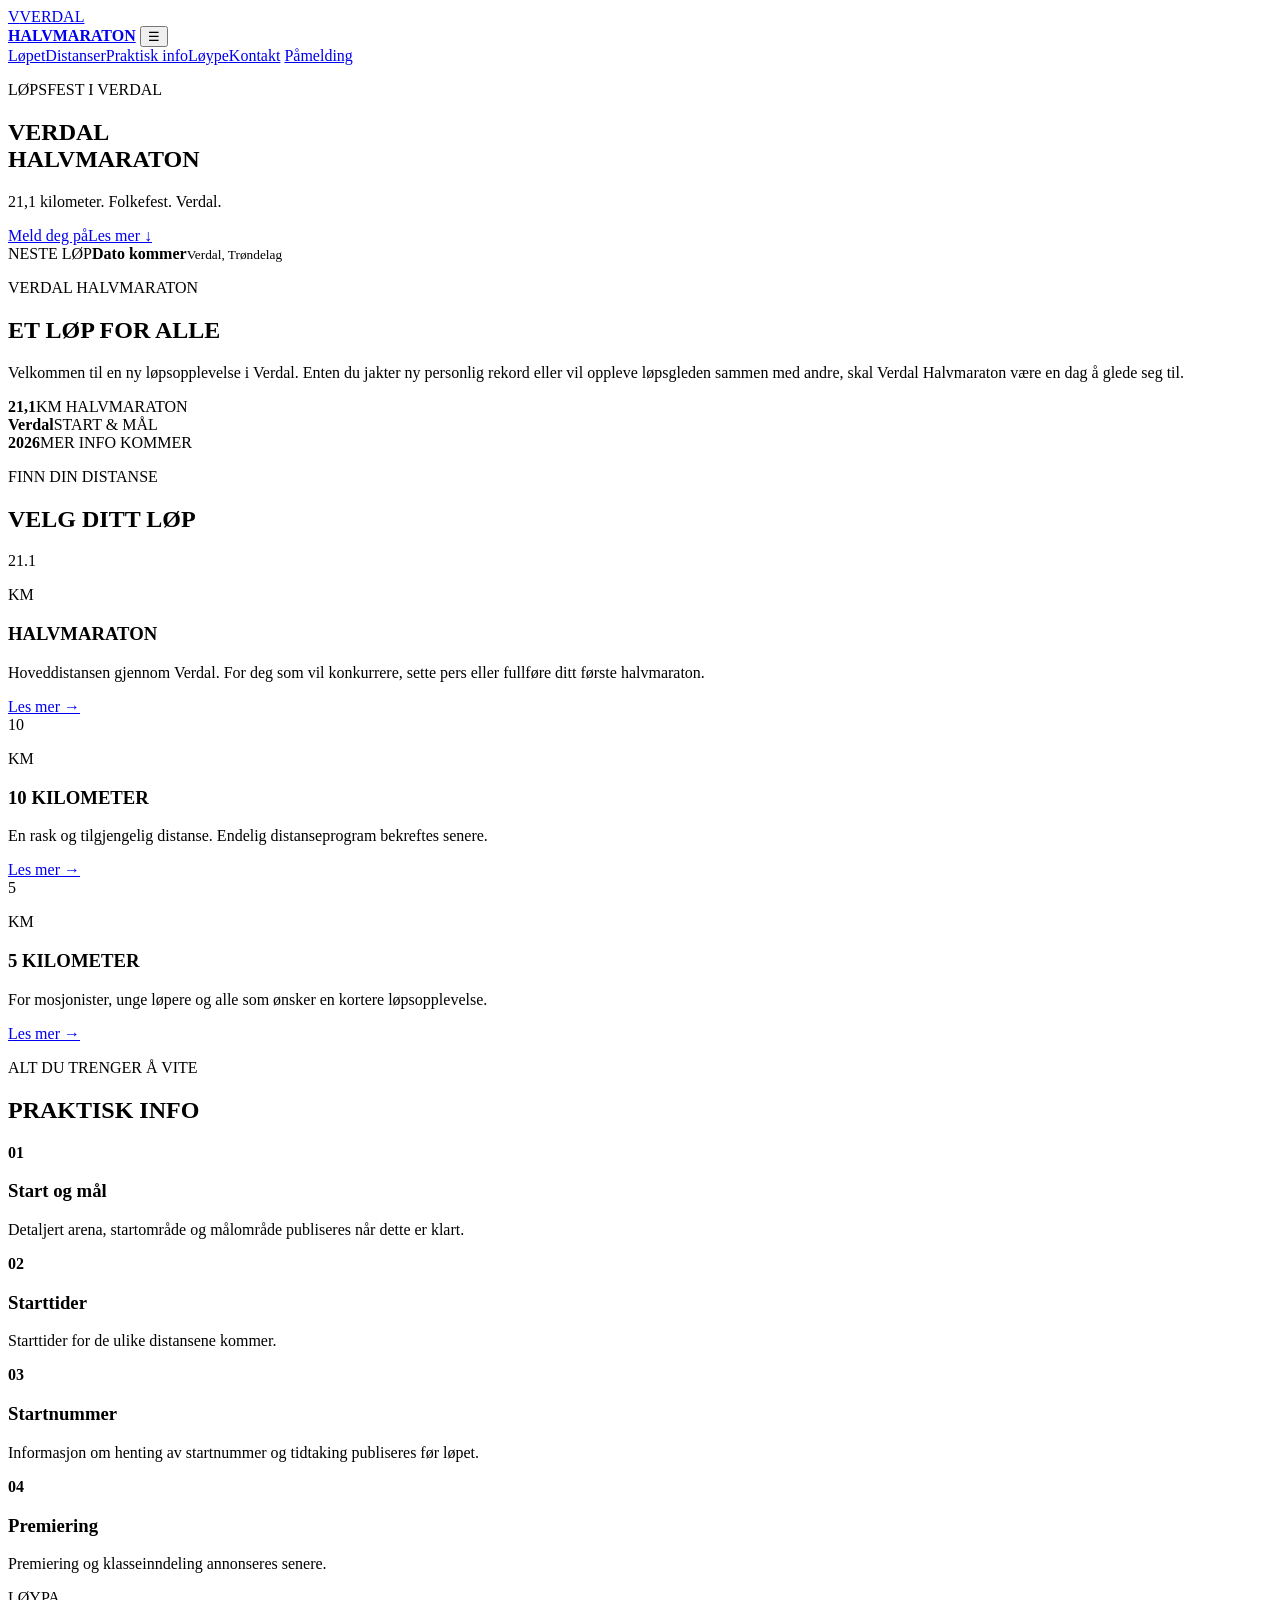
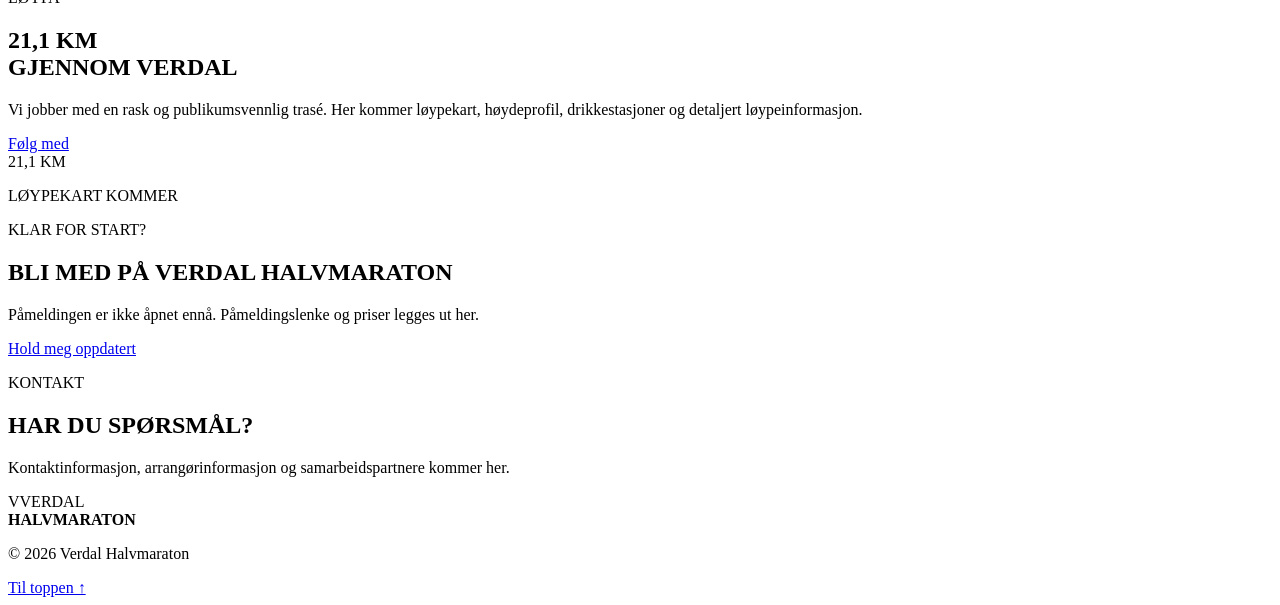
==== index.html @ 5da1b3ee "Create initial Verdal Halvmaraton website" ====
<!doctype html>
<html lang="no">
<head>
  <meta charset="utf-8" />
  <meta name="viewport" content="width=device-width, initial-scale=1" />
  <meta name="description" content="Verdal Halvmaraton – løpsfest i Verdal. Halvmaraton og kortere distanser for mosjonister og konkurranseløpere." />
  <title>Verdal Halvmaraton</title>
  <link rel="preconnect" href="https://fonts.googleapis.com">
  <link rel="preconnect" href="https://fonts.gstatic.com" crossorigin>
  <link href="https://fonts.googleapis.com/css2?family=Inter:wght@400;500;600;700;800;900&display=swap" rel="stylesheet">
  <link rel="stylesheet" href="styles.css" />
</head>
<body>
<header class="header">
  <a class="brand" href="#top"><span class="brand-mark">V</span><span>VERDAL<br><b>HALVMARATON</b></span></a>
  <button class="menu" aria-label="Åpne meny">☰</button>
  <nav>
    <a href="#lopet">Løpet</a><a href="#distanser">Distanser</a><a href="#praktisk">Praktisk info</a><a href="#loype">Løype</a><a href="#kontakt">Kontakt</a>
    <a class="nav-cta" href="#pamelding">Påmelding</a>
  </nav>
</header>

<main id="top">
<section class="hero">
  <div class="hero-bg"></div>
  <div class="hero-content">
    <p class="eyebrow">LØPSFEST I VERDAL</p>
    <h1>VERDAL<br><span>HALVMARATON</span></h1>
    <p class="lead">21,1 kilometer. Folkefest. Verdal.</p>
    <div class="hero-actions"><a class="btn primary" href="#pamelding">Meld deg på</a><a class="btn ghost" href="#lopet">Les mer ↓</a></div>
  </div>
  <div class="event-card"><span>NESTE LØP</span><strong>Dato kommer</strong><small>Verdal, Trøndelag</small></div>
</section>

<section class="intro section" id="lopet">
  <p class="eyebrow dark">VERDAL HALVMARATON</p>
  <h2>ET LØP FOR <span>ALLE</span></h2>
  <p class="section-lead">Velkommen til en ny løpsopplevelse i Verdal. Enten du jakter ny personlig rekord eller vil oppleve løpsgleden sammen med andre, skal Verdal Halvmaraton være en dag å glede seg til.</p>
  <div class="stats"><div><strong>21,1</strong><span>KM HALVMARATON</span></div><div><strong>Verdal</strong><span>START & MÅL</span></div><div><strong>2026</strong><span>MER INFO KOMMER</span></div></div>
</section>

<section class="dark-section section" id="distanser">
  <p class="eyebrow">FINN DIN DISTANSE</p><h2>VELG DITT <span>LØP</span></h2>
  <div class="cards">
    <article class="race-card featured"><div class="race-number">21.1</div><p>KM</p><h3>HALVMARATON</h3><p>Hoveddistansen gjennom Verdal. For deg som vil konkurrere, sette pers eller fullføre ditt første halvmaraton.</p><a href="#praktisk">Les mer →</a></article>
    <article class="race-card"><div class="race-number">10</div><p>KM</p><h3>10 KILOMETER</h3><p>En rask og tilgjengelig distanse. Endelig distanseprogram bekreftes senere.</p><a href="#praktisk">Les mer →</a></article>
    <article class="race-card"><div class="race-number">5</div><p>KM</p><h3>5 KILOMETER</h3><p>For mosjonister, unge løpere og alle som ønsker en kortere løpsopplevelse.</p><a href="#praktisk">Les mer →</a></article>
  </div>
</section>

<section class="section info" id="praktisk"><p class="eyebrow dark">ALT DU TRENGER Å VITE</p><h2>PRAKTISK <span>INFO</span></h2>
<div class="info-grid"><div><b>01</b><h3>Start og mål</h3><p>Detaljert arena, startområde og målområde publiseres når dette er klart.</p></div><div><b>02</b><h3>Starttider</h3><p>Starttider for de ulike distansene kommer.</p></div><div><b>03</b><h3>Startnummer</h3><p>Informasjon om henting av startnummer og tidtaking publiseres før løpet.</p></div><div><b>04</b><h3>Premiering</h3><p>Premiering og klasseinndeling annonseres senere.</p></div></div>
</section>

<section class="route section" id="loype"><div><p class="eyebrow">LØYPA</p><h2>21,1 KM<br>GJENNOM <span>VERDAL</span></h2><p>Vi jobber med en rask og publikumsvennlig trasé. Her kommer løypekart, høydeprofil, drikkestasjoner og detaljert løypeinformasjon.</p><a class="btn primary" href="#kontakt">Følg med</a></div><div class="map-placeholder"><span>21,1 KM</span><p>LØYPEKART KOMMER</p></div></section>

<section class="signup section" id="pamelding"><p class="eyebrow">KLAR FOR START?</p><h2>BLI MED PÅ <span>VERDAL HALVMARATON</span></h2><p>Påmeldingen er ikke åpnet ennå. Påmeldingslenke og priser legges ut her.</p><a class="btn light" href="#kontakt">Hold meg oppdatert</a></section>

<section class="section contact" id="kontakt"><p class="eyebrow dark">KONTAKT</p><h2>HAR DU <span>SPØRSMÅL?</span></h2><p>Kontaktinformasjon, arrangørinformasjon og samarbeidspartnere kommer her.</p></section>
</main>
<footer><div class="brand"><span class="brand-mark">V</span><span>VERDAL<br><b>HALVMARATON</b></span></div><p>© 2026 Verdal Halvmaraton</p><div><a href="#top">Til toppen ↑</a></div></footer>
<script src="script.js"></script>
</body></html>
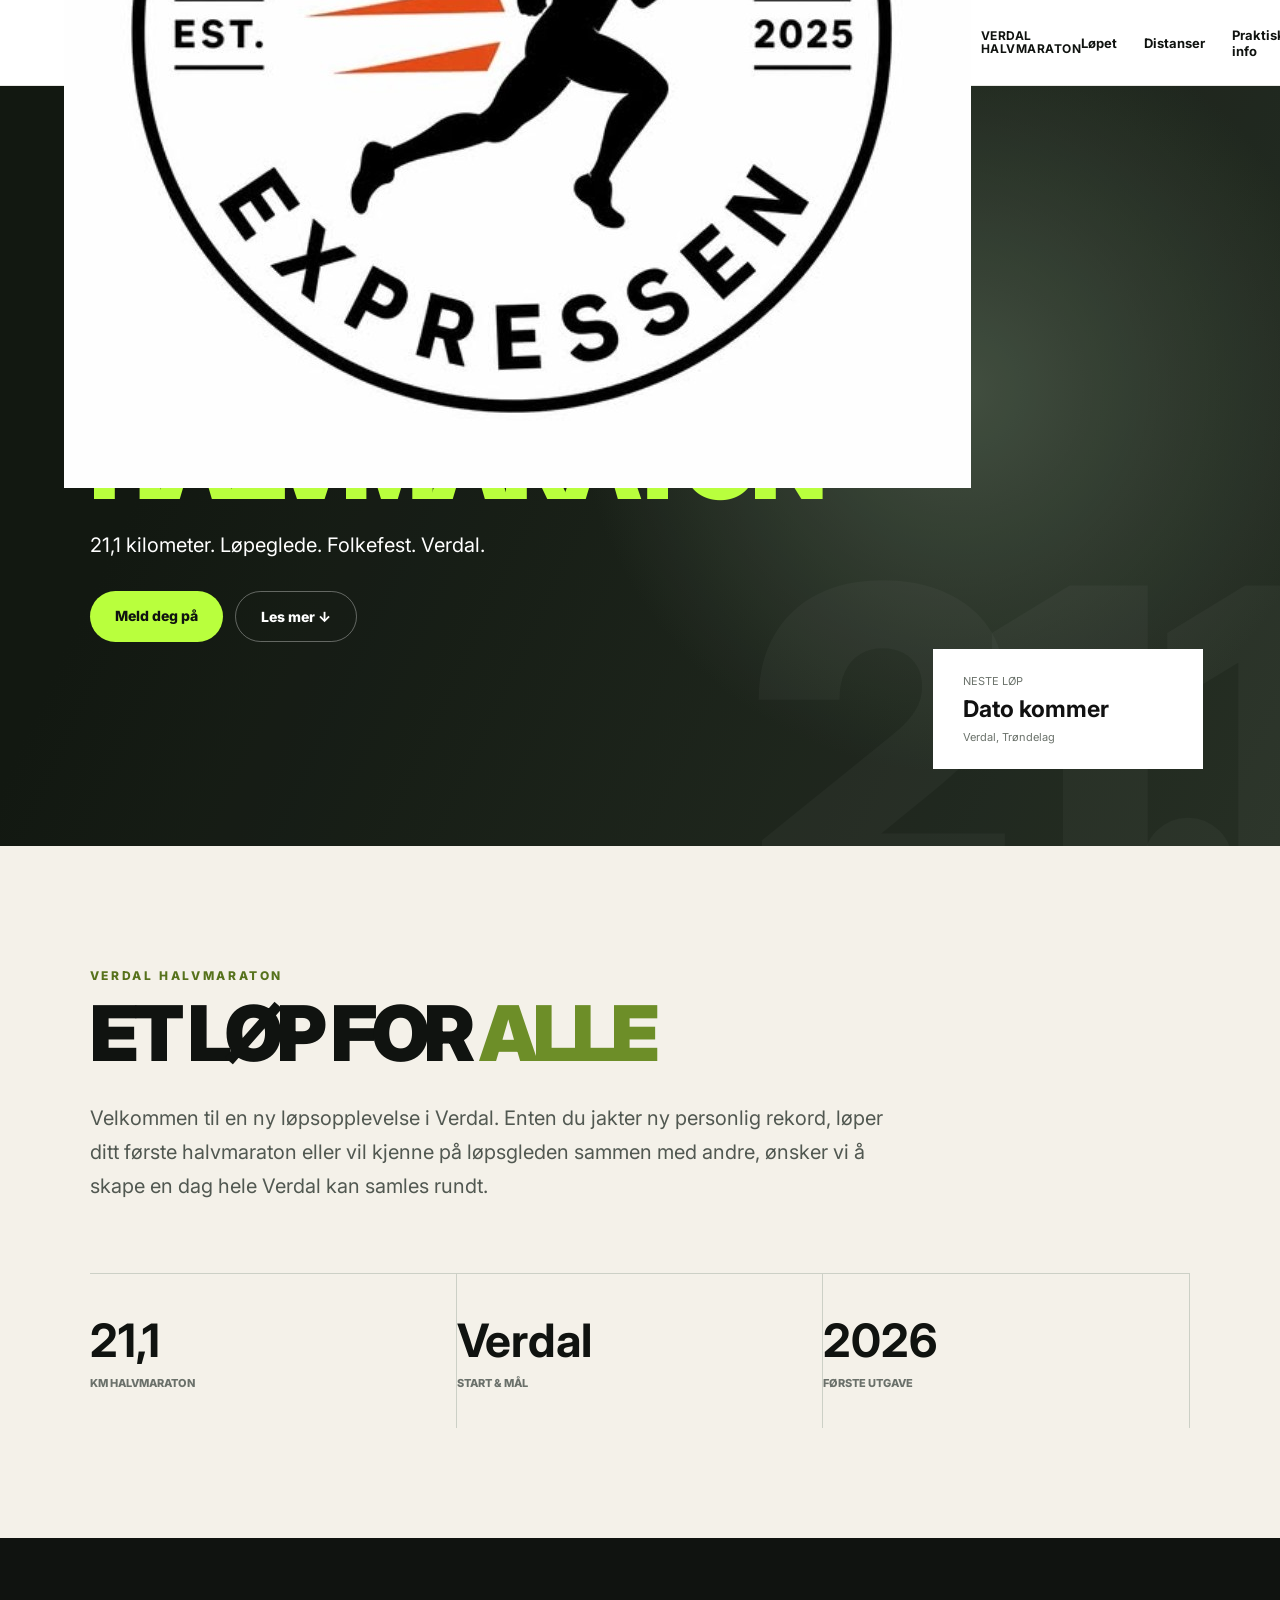
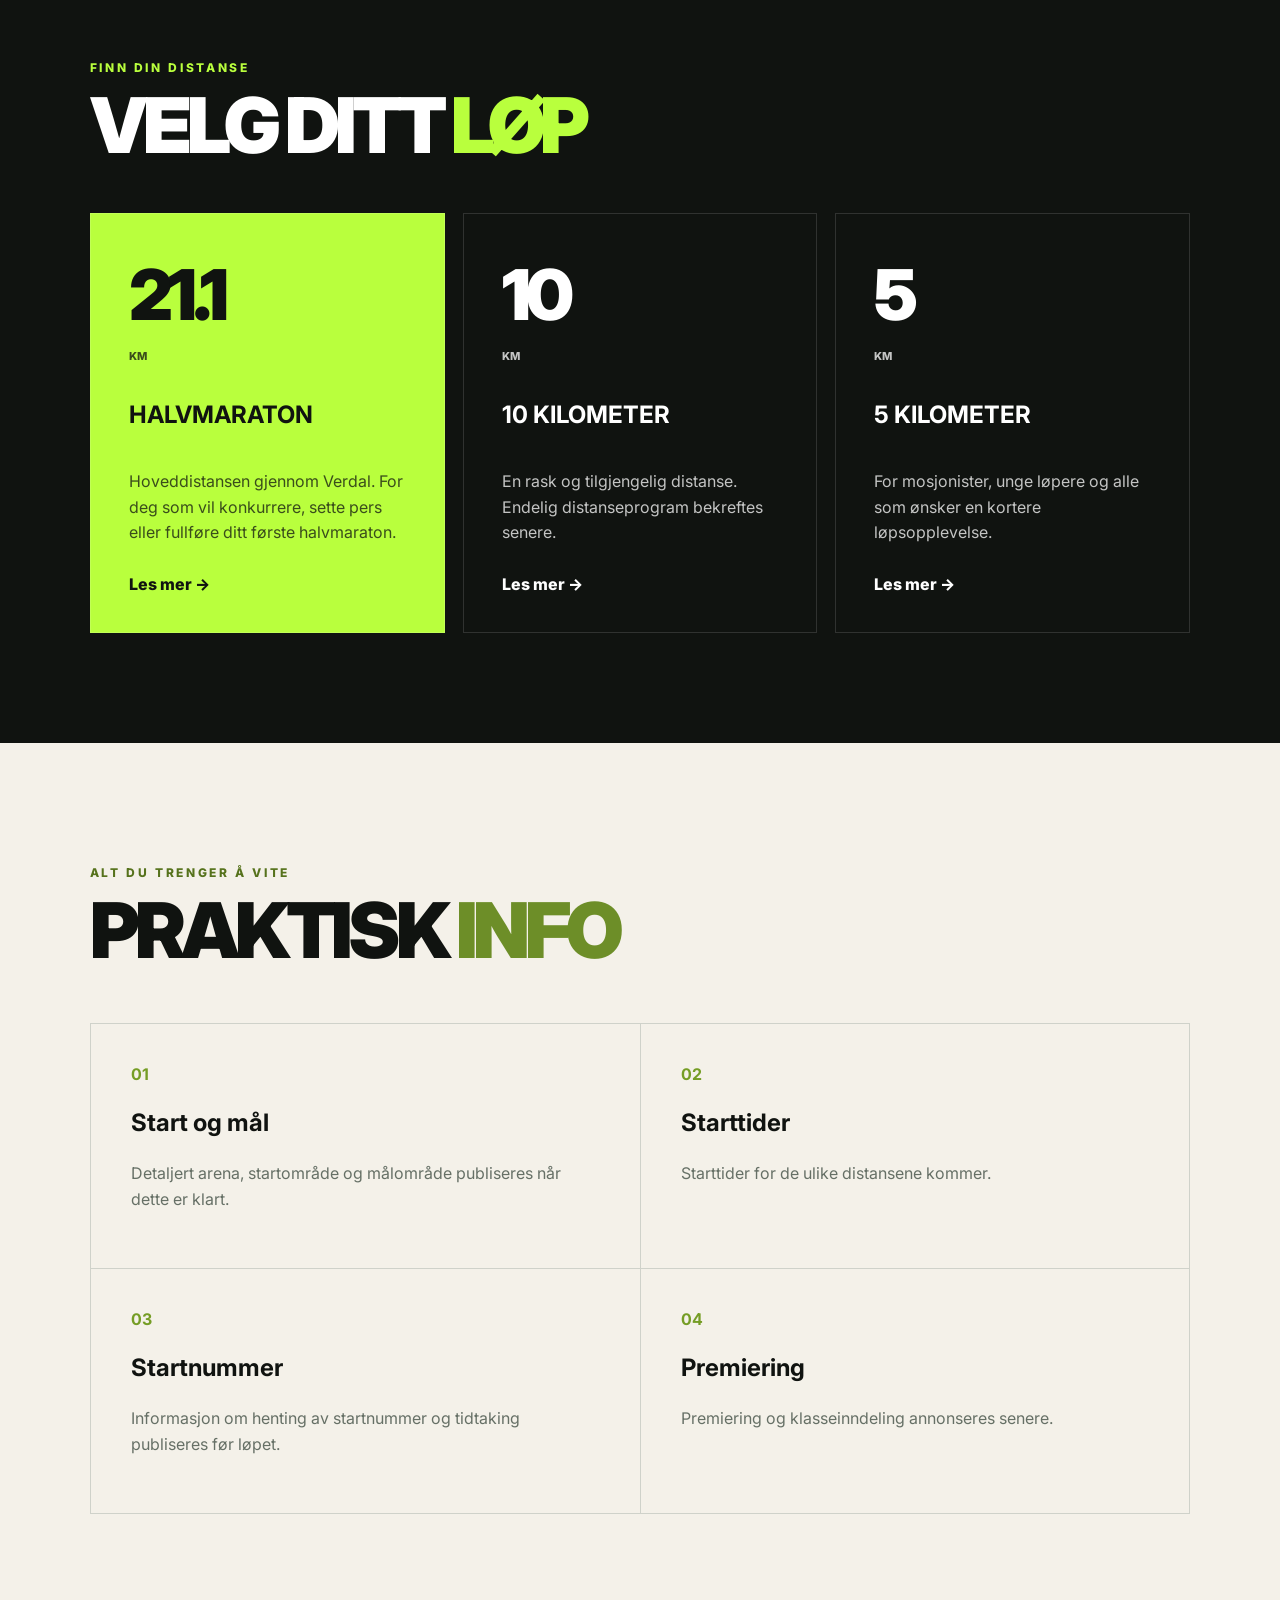
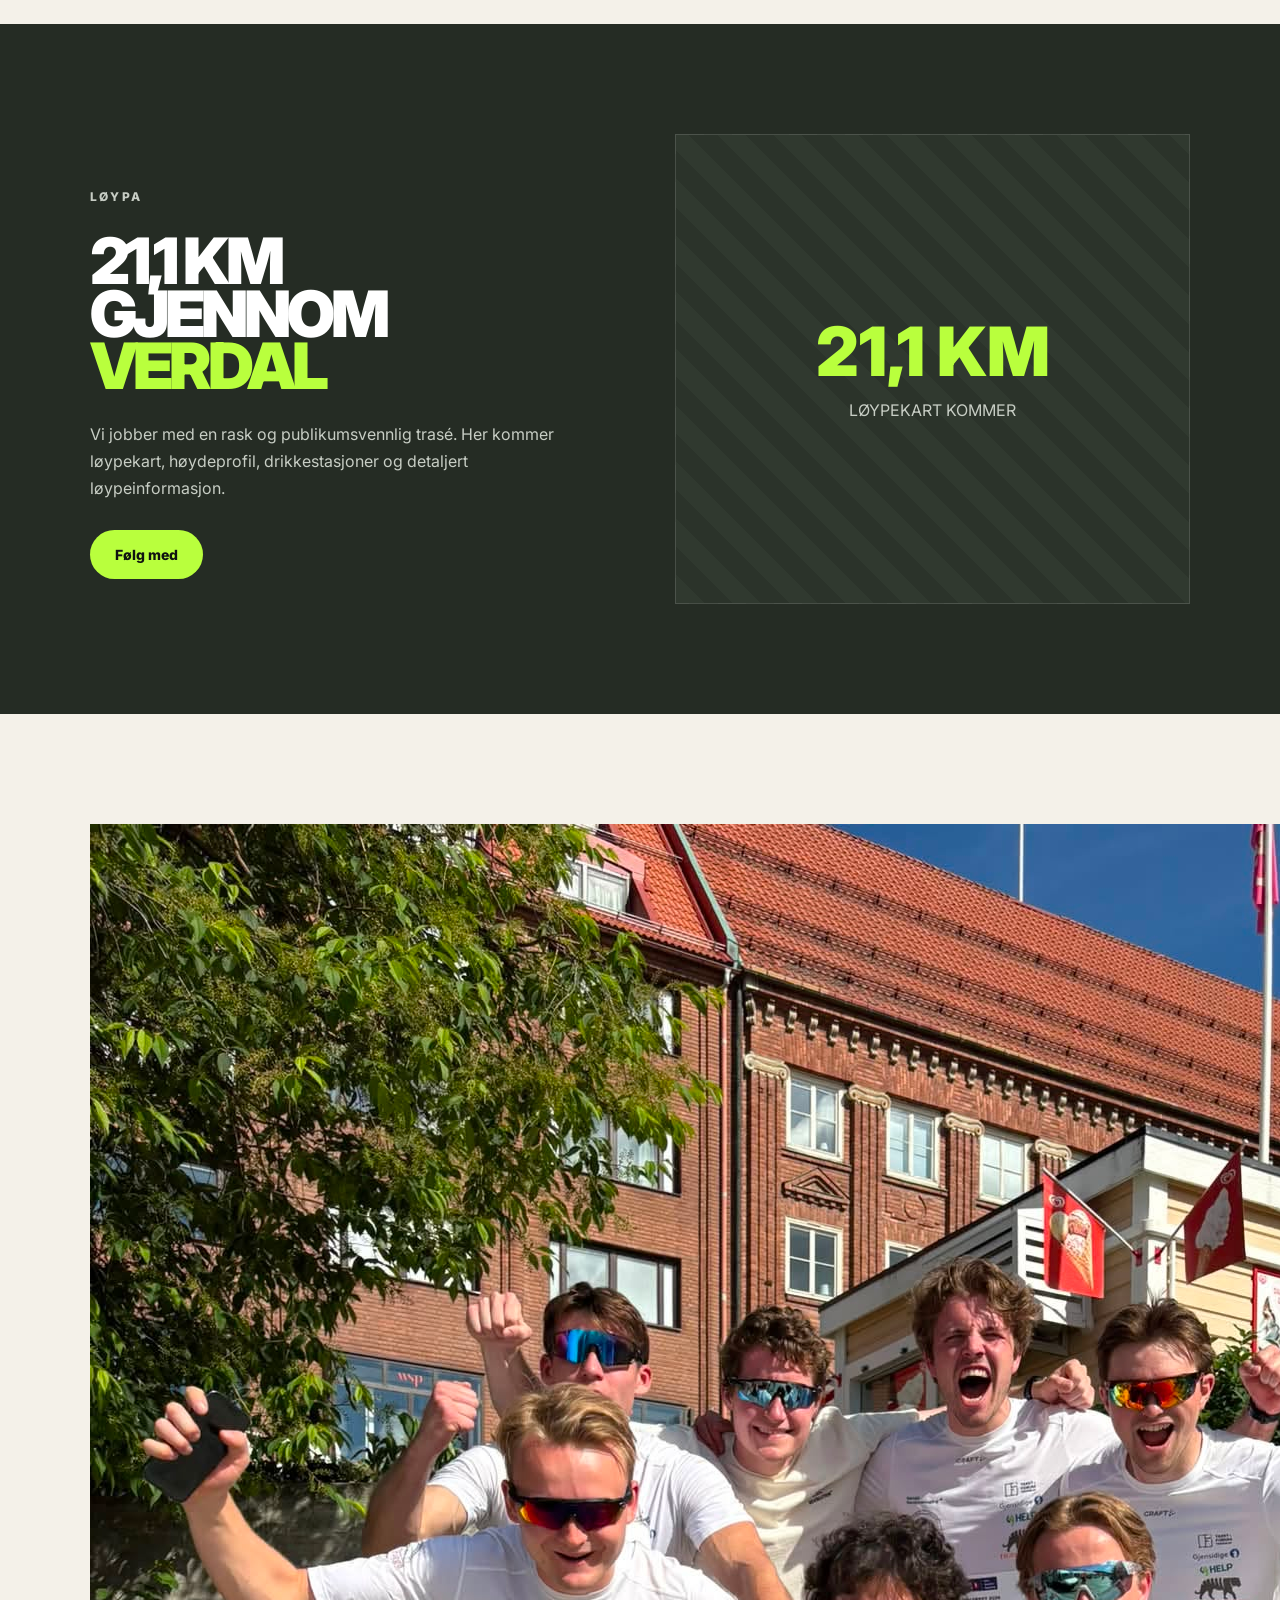
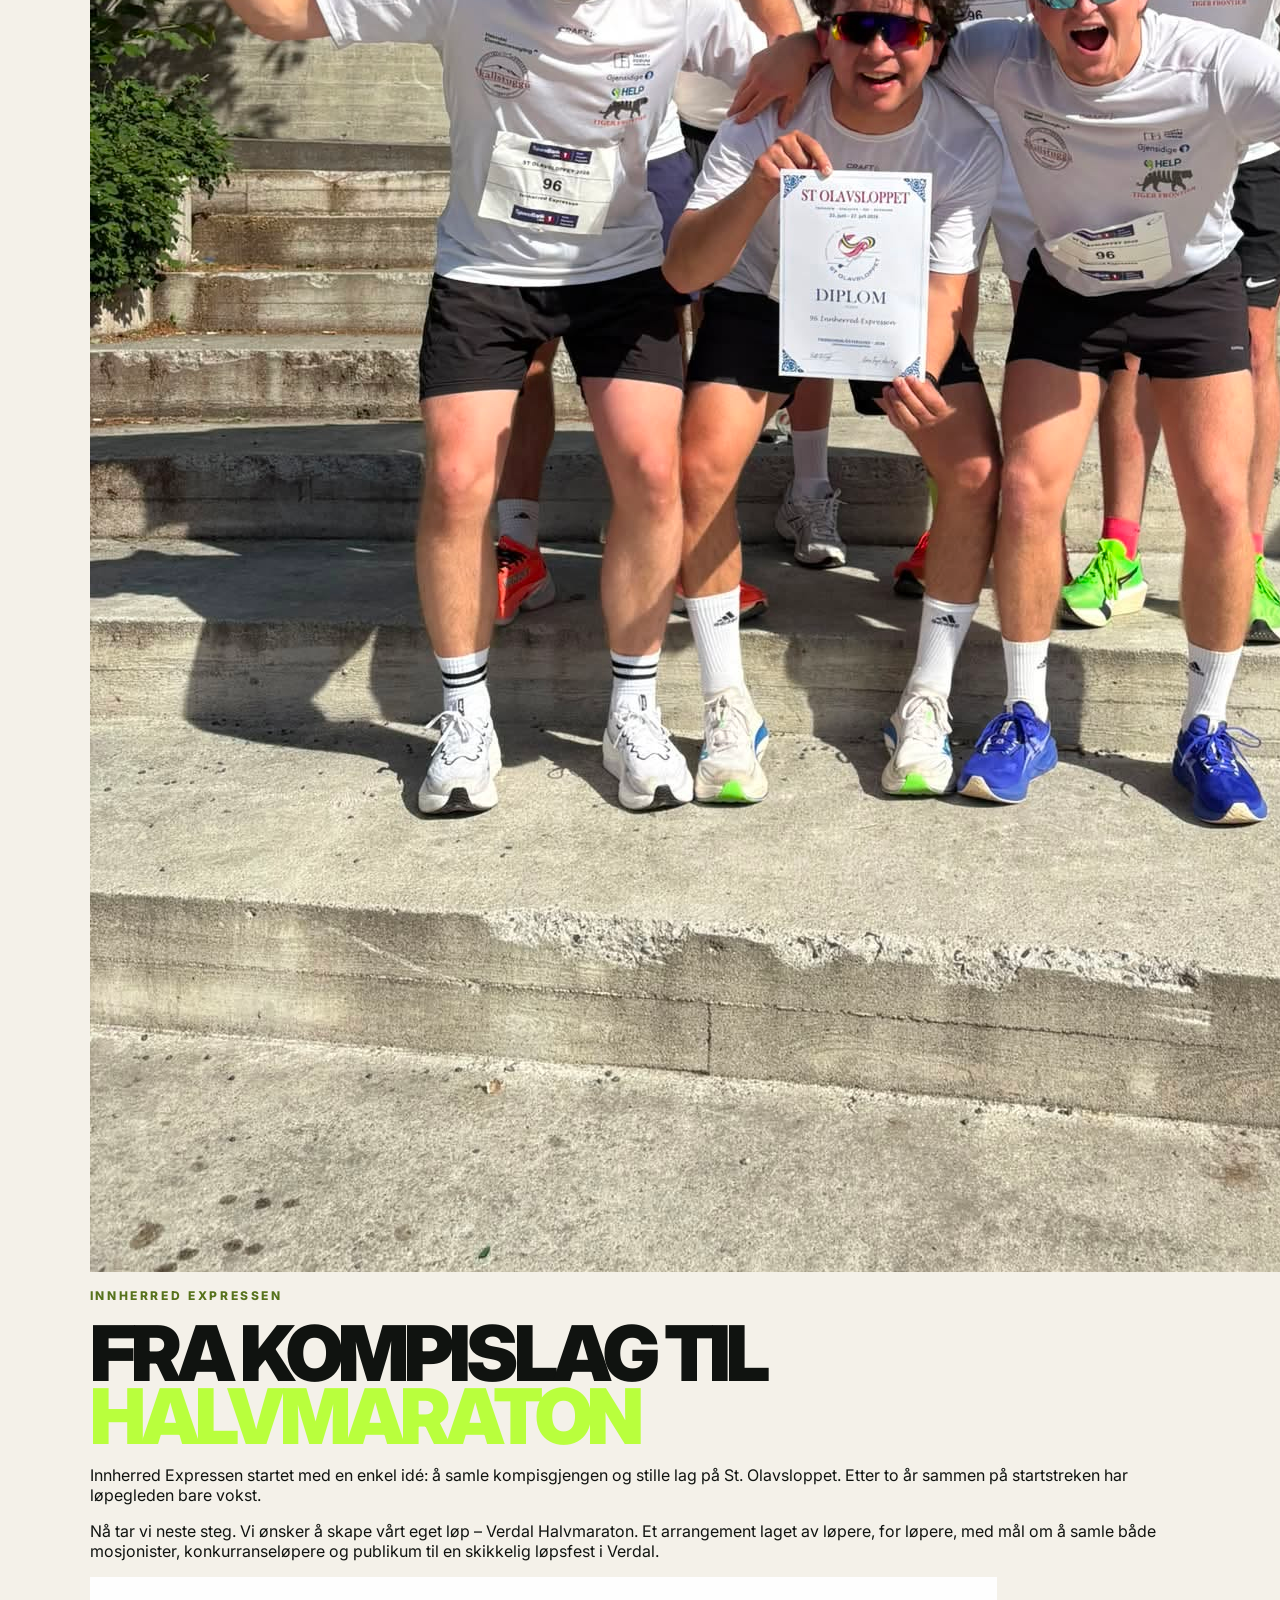
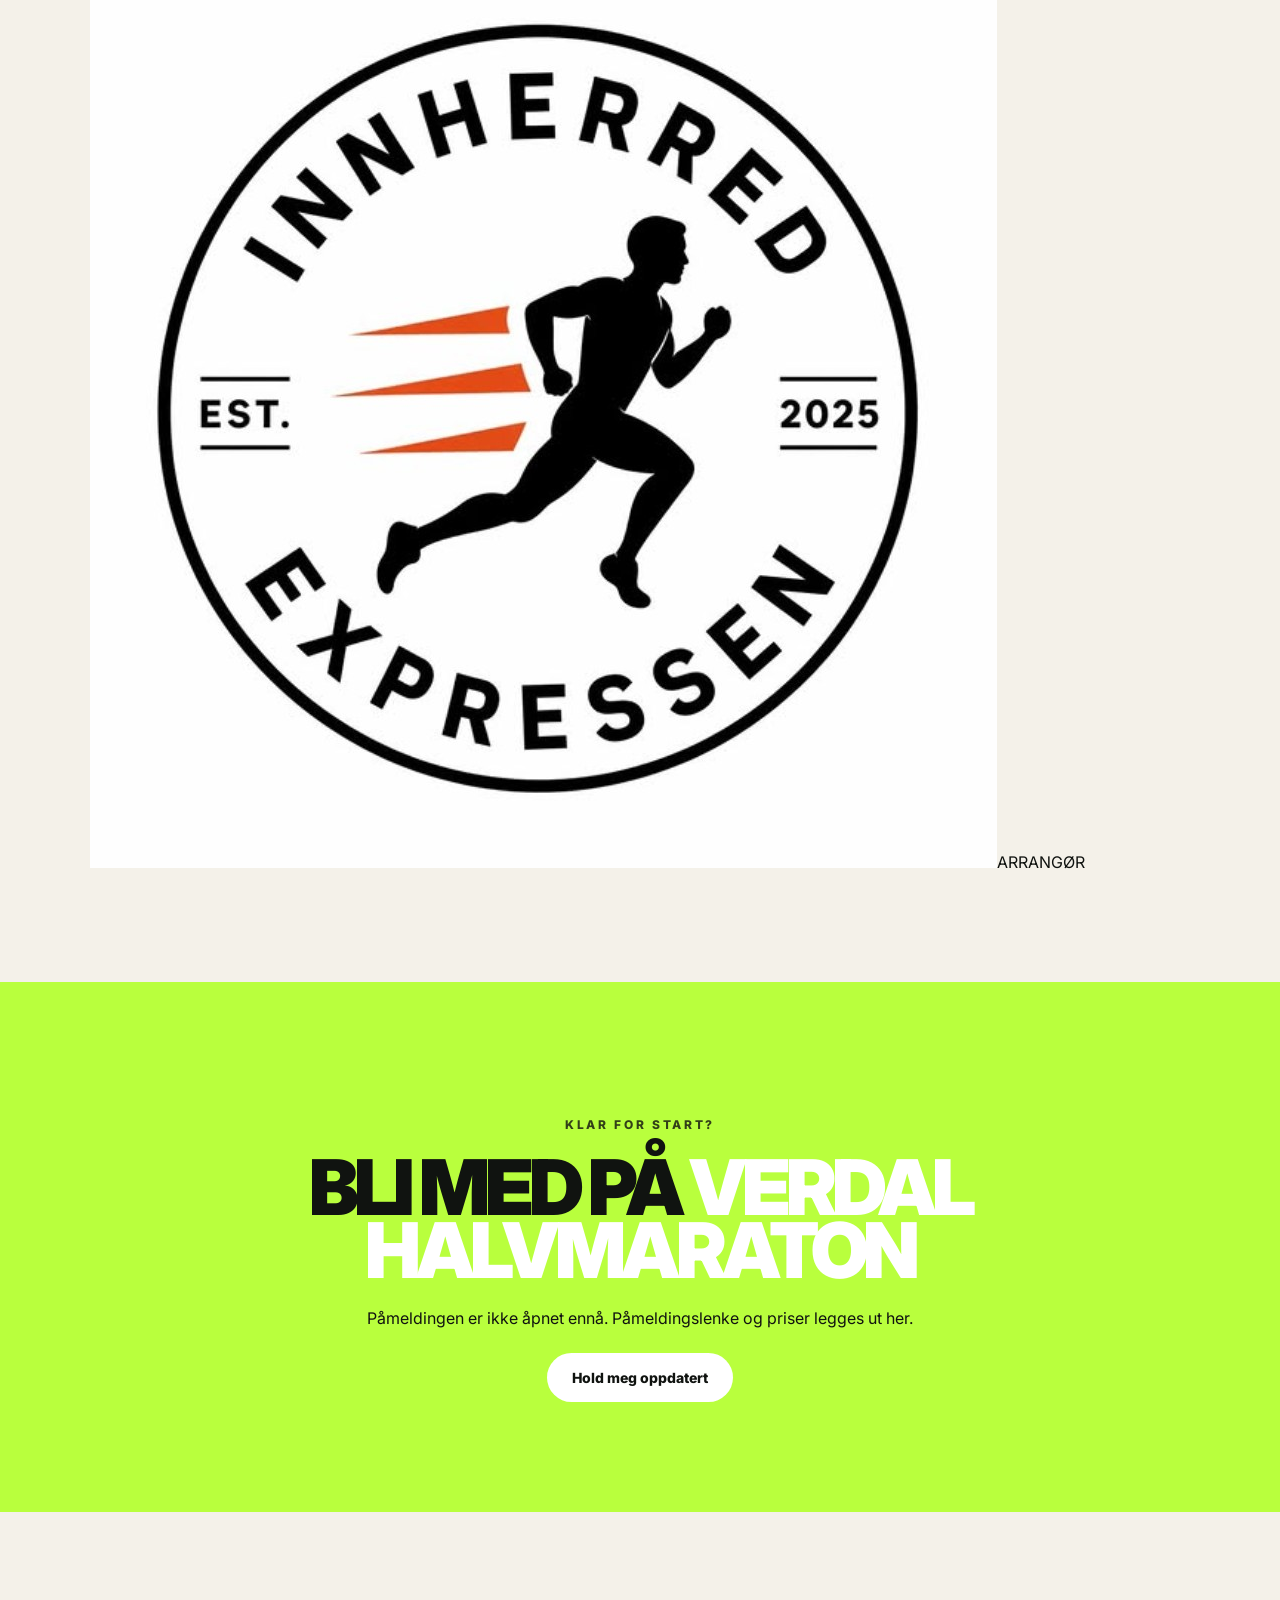
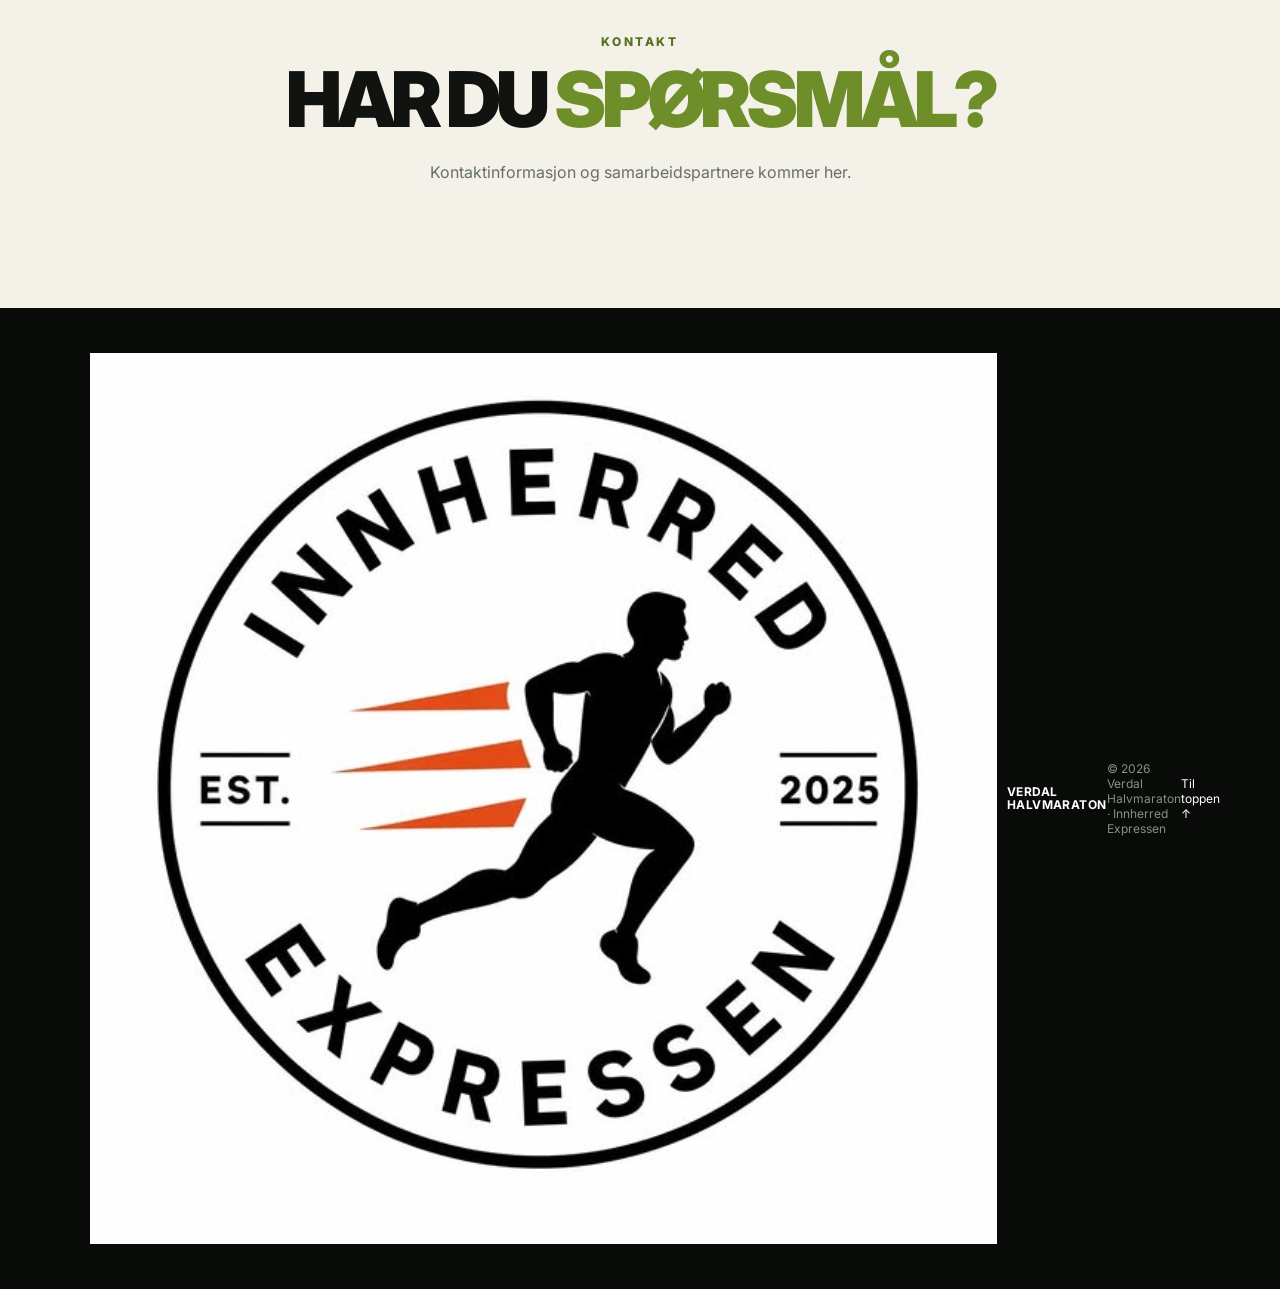
==== commit 0d3362f3: "Legg inn Innherred Expressen profil og bilder" ====
--- a/index.html
+++ b/index.html
@@ -1,63 +1,19 @@
 <!doctype html>
 <html lang="no">
 <head>
-  <meta charset="utf-8" />
-  <meta name="viewport" content="width=device-width, initial-scale=1" />
-  <meta name="description" content="Verdal Halvmaraton – løpsfest i Verdal. Halvmaraton og kortere distanser for mosjonister og konkurranseløpere." />
-  <title>Verdal Halvmaraton</title>
-  <link rel="preconnect" href="https://fonts.googleapis.com">
-  <link rel="preconnect" href="https://fonts.gstatic.com" crossorigin>
-  <link href="https://fonts.googleapis.com/css2?family=Inter:wght@400;500;600;700;800;900&display=swap" rel="stylesheet">
-  <link rel="stylesheet" href="styles.css" />
-</head>
-<body>
-<header class="header">
-  <a class="brand" href="#top"><span class="brand-mark">V</span><span>VERDAL<br><b>HALVMARATON</b></span></a>
-  <button class="menu" aria-label="Åpne meny">☰</button>
-  <nav>
-    <a href="#lopet">Løpet</a><a href="#distanser">Distanser</a><a href="#praktisk">Praktisk info</a><a href="#loype">Løype</a><a href="#kontakt">Kontakt</a>
-    <a class="nav-cta" href="#pamelding">Påmelding</a>
-  </nav>
-</header>
-
+<meta charset="utf-8"><meta name="viewport" content="width=device-width,initial-scale=1">
+<meta name="description" content="Verdal Halvmaraton – løpsfest i Verdal, arrangert av Innherred Expressen.">
+<title>Verdal Halvmaraton</title>
+<link rel="preconnect" href="https://fonts.googleapis.com"><link rel="preconnect" href="https://fonts.gstatic.com" crossorigin><link href="https://fonts.googleapis.com/css2?family=Inter:wght@400;500;600;700;800;900&display=swap" rel="stylesheet"><link rel="stylesheet" href="styles.css">
+</head><body>
+<header class="header"><a class="brand" href="#top"><img src="images/innherred-expressen-logo.jpg" alt="Innherred Expressen"><span>VERDAL<br><b>HALVMARATON</b></span></a><button class="menu" aria-label="Åpne meny">☰</button><nav><a href="#lopet">Løpet</a><a href="#distanser">Distanser</a><a href="#praktisk">Praktisk info</a><a href="#loype">Løype</a><a href="#omoss">Om oss</a><a href="#kontakt">Kontakt</a><a class="nav-cta" href="#pamelding">Påmelding</a></nav></header>
 <main id="top">
-<section class="hero">
-  <div class="hero-bg"></div>
-  <div class="hero-content">
-    <p class="eyebrow">LØPSFEST I VERDAL</p>
-    <h1>VERDAL<br><span>HALVMARATON</span></h1>
-    <p class="lead">21,1 kilometer. Folkefest. Verdal.</p>
-    <div class="hero-actions"><a class="btn primary" href="#pamelding">Meld deg på</a><a class="btn ghost" href="#lopet">Les mer ↓</a></div>
-  </div>
-  <div class="event-card"><span>NESTE LØP</span><strong>Dato kommer</strong><small>Verdal, Trøndelag</small></div>
-</section>
-
-<section class="intro section" id="lopet">
-  <p class="eyebrow dark">VERDAL HALVMARATON</p>
-  <h2>ET LØP FOR <span>ALLE</span></h2>
-  <p class="section-lead">Velkommen til en ny løpsopplevelse i Verdal. Enten du jakter ny personlig rekord eller vil oppleve løpsgleden sammen med andre, skal Verdal Halvmaraton være en dag å glede seg til.</p>
-  <div class="stats"><div><strong>21,1</strong><span>KM HALVMARATON</span></div><div><strong>Verdal</strong><span>START & MÅL</span></div><div><strong>2026</strong><span>MER INFO KOMMER</span></div></div>
-</section>
-
-<section class="dark-section section" id="distanser">
-  <p class="eyebrow">FINN DIN DISTANSE</p><h2>VELG DITT <span>LØP</span></h2>
-  <div class="cards">
-    <article class="race-card featured"><div class="race-number">21.1</div><p>KM</p><h3>HALVMARATON</h3><p>Hoveddistansen gjennom Verdal. For deg som vil konkurrere, sette pers eller fullføre ditt første halvmaraton.</p><a href="#praktisk">Les mer →</a></article>
-    <article class="race-card"><div class="race-number">10</div><p>KM</p><h3>10 KILOMETER</h3><p>En rask og tilgjengelig distanse. Endelig distanseprogram bekreftes senere.</p><a href="#praktisk">Les mer →</a></article>
-    <article class="race-card"><div class="race-number">5</div><p>KM</p><h3>5 KILOMETER</h3><p>For mosjonister, unge løpere og alle som ønsker en kortere løpsopplevelse.</p><a href="#praktisk">Les mer →</a></article>
-  </div>
-</section>
-
-<section class="section info" id="praktisk"><p class="eyebrow dark">ALT DU TRENGER Å VITE</p><h2>PRAKTISK <span>INFO</span></h2>
-<div class="info-grid"><div><b>01</b><h3>Start og mål</h3><p>Detaljert arena, startområde og målområde publiseres når dette er klart.</p></div><div><b>02</b><h3>Starttider</h3><p>Starttider for de ulike distansene kommer.</p></div><div><b>03</b><h3>Startnummer</h3><p>Informasjon om henting av startnummer og tidtaking publiseres før løpet.</p></div><div><b>04</b><h3>Premiering</h3><p>Premiering og klasseinndeling annonseres senere.</p></div></div>
-</section>
-
+<section class="hero"><div class="hero-bg"></div><div class="hero-content"><p class="eyebrow">LØPSFEST I VERDAL</p><h1>VERDAL<br><span>HALVMARATON</span></h1><p class="lead">21,1 kilometer. Løpeglede. Folkefest. Verdal.</p><div class="hero-actions"><a class="btn primary" href="#pamelding">Meld deg på</a><a class="btn ghost" href="#lopet">Les mer ↓</a></div></div><div class="event-card"><span>NESTE LØP</span><strong>Dato kommer</strong><small>Verdal, Trøndelag</small></div></section>
+<section class="intro section" id="lopet"><p class="eyebrow dark">VERDAL HALVMARATON</p><h2>ET LØP FOR <span>ALLE</span></h2><p class="section-lead">Velkommen til en ny løpsopplevelse i Verdal. Enten du jakter ny personlig rekord, løper ditt første halvmaraton eller vil kjenne på løpsgleden sammen med andre, ønsker vi å skape en dag hele Verdal kan samles rundt.</p><div class="stats"><div><strong>21,1</strong><span>KM HALVMARATON</span></div><div><strong>Verdal</strong><span>START & MÅL</span></div><div><strong>2026</strong><span>FØRSTE UTGAVE</span></div></div></section>
+<section class="dark-section section" id="distanser"><p class="eyebrow">FINN DIN DISTANSE</p><h2>VELG DITT <span>LØP</span></h2><div class="cards"><article class="race-card featured"><div class="race-number">21.1</div><p>KM</p><h3>HALVMARATON</h3><p>Hoveddistansen gjennom Verdal. For deg som vil konkurrere, sette pers eller fullføre ditt første halvmaraton.</p><a href="#praktisk">Les mer →</a></article><article class="race-card"><div class="race-number">10</div><p>KM</p><h3>10 KILOMETER</h3><p>En rask og tilgjengelig distanse. Endelig distanseprogram bekreftes senere.</p><a href="#praktisk">Les mer →</a></article><article class="race-card"><div class="race-number">5</div><p>KM</p><h3>5 KILOMETER</h3><p>For mosjonister, unge løpere og alle som ønsker en kortere løpsopplevelse.</p><a href="#praktisk">Les mer →</a></article></div></section>
+<section class="section info" id="praktisk"><p class="eyebrow dark">ALT DU TRENGER Å VITE</p><h2>PRAKTISK <span>INFO</span></h2><div class="info-grid"><div><b>01</b><h3>Start og mål</h3><p>Detaljert arena, startområde og målområde publiseres når dette er klart.</p></div><div><b>02</b><h3>Starttider</h3><p>Starttider for de ulike distansene kommer.</p></div><div><b>03</b><h3>Startnummer</h3><p>Informasjon om henting av startnummer og tidtaking publiseres før løpet.</p></div><div><b>04</b><h3>Premiering</h3><p>Premiering og klasseinndeling annonseres senere.</p></div></div></section>
 <section class="route section" id="loype"><div><p class="eyebrow">LØYPA</p><h2>21,1 KM<br>GJENNOM <span>VERDAL</span></h2><p>Vi jobber med en rask og publikumsvennlig trasé. Her kommer løypekart, høydeprofil, drikkestasjoner og detaljert løypeinformasjon.</p><a class="btn primary" href="#kontakt">Følg med</a></div><div class="map-placeholder"><span>21,1 KM</span><p>LØYPEKART KOMMER</p></div></section>
-
+<section class="about section" id="omoss"><div class="about-photo"><img src="images/innherred-expressen.jpg" alt="Innherred Expressen på St. Olavsloppet"></div><div class="about-copy"><p class="eyebrow dark">INNHERRED EXPRESSEN</p><h2>FRA KOMPISLAG TIL <span>HALVMARATON</span></h2><p>Innherred Expressen startet med en enkel idé: å samle kompisgjengen og stille lag på St. Olavsloppet. Etter to år sammen på startstreken har løpegleden bare vokst.</p><p>Nå tar vi neste steg. Vi ønsker å skape vårt eget løp – Verdal Halvmaraton. Et arrangement laget av løpere, for løpere, med mål om å samle både mosjonister, konkurranseløpere og publikum til en skikkelig løpsfest i Verdal.</p><div class="about-logo"><img src="images/innherred-expressen-logo.jpg" alt="Innherred Expressen logo"><span>ARRANGØR</span></div></div></section>
 <section class="signup section" id="pamelding"><p class="eyebrow">KLAR FOR START?</p><h2>BLI MED PÅ <span>VERDAL HALVMARATON</span></h2><p>Påmeldingen er ikke åpnet ennå. Påmeldingslenke og priser legges ut her.</p><a class="btn light" href="#kontakt">Hold meg oppdatert</a></section>
-
-<section class="section contact" id="kontakt"><p class="eyebrow dark">KONTAKT</p><h2>HAR DU <span>SPØRSMÅL?</span></h2><p>Kontaktinformasjon, arrangørinformasjon og samarbeidspartnere kommer her.</p></section>
-</main>
-<footer><div class="brand"><span class="brand-mark">V</span><span>VERDAL<br><b>HALVMARATON</b></span></div><p>© 2026 Verdal Halvmaraton</p><div><a href="#top">Til toppen ↑</a></div></footer>
-<script src="script.js"></script>
-</body></html>
+<section class="section contact" id="kontakt"><p class="eyebrow dark">KONTAKT</p><h2>HAR DU <span>SPØRSMÅL?</span></h2><p>Kontaktinformasjon og samarbeidspartnere kommer her.</p></section></main>
+<footer><div class="brand footer-brand"><img src="images/innherred-expressen-logo.jpg" alt="Innherred Expressen"><span>VERDAL<br><b>HALVMARATON</b></span></div><p>© 2026 Verdal Halvmaraton · Innherred Expressen</p><a href="#top">Til toppen ↑</a></footer><script src="script.js"></script></body></html>
--- a/styles.css
+++ b/styles.css
@@ -0,0 +1 @@
+:root{--green:#b9ff3d;--ink:#101310;--muted:#667066;--cream:#f4f1e9;--white:#fff}*{box-sizing:border-box}html{scroll-behavior:smooth}body{margin:0;font-family:Inter,Arial,sans-serif;color:var(--ink);background:var(--cream)}a{color:inherit;text-decoration:none}.header{height:86px;padding:0 5vw;display:flex;align-items:center;justify-content:space-between;background:#fff;position:sticky;top:0;z-index:50;border-bottom:1px solid #e8e8e4}.brand{display:flex;gap:10px;align-items:center;font-size:12px;line-height:1.05;font-weight:700;letter-spacing:.04em}.brand-mark{display:grid;place-items:center;width:42px;height:42px;border-radius:50%;background:var(--green);font-weight:900;font-size:22px;font-style:italic}.header nav{display:flex;align-items:center;gap:27px;font-size:13px;font-weight:700}.nav-cta{background:var(--ink);color:#fff;padding:13px 20px;border-radius:99px}.menu{display:none;border:0;background:none;font-size:24px}.hero{min-height:760px;background:#202620;color:white;position:relative;display:flex;align-items:center;padding:7vw;overflow:hidden}.hero-bg{position:absolute;inset:0;background:radial-gradient(circle at 75% 40%,#465444 0,transparent 36%),linear-gradient(115deg,#111710 20%,#273025 100%);opacity:.9}.hero:after{content:'21.1';position:absolute;right:-2vw;bottom:-9vw;font-size:34vw;line-height:1;font-weight:900;color:#ffffff08;letter-spacing:-.08em}.hero-content{position:relative;z-index:2}.eyebrow{font-size:12px;font-weight:800;letter-spacing:.22em;color:var(--green);margin-bottom:20px}.eyebrow.dark{color:#56721c}.hero h1,.section h2{font-size:clamp(54px,8vw,118px);line-height:.82;margin:0;letter-spacing:-.065em;font-weight:900}.hero h1 span,.section h2 span{color:var(--green)}.lead{font-size:20px;margin:28px 0 34px}.hero-actions{display:flex;gap:12px}.btn{display:inline-block;padding:16px 25px;border-radius:99px;font-size:14px;font-weight:800}.primary{background:var(--green);color:var(--ink)}.ghost{border:1px solid #ffffff55}.event-card{position:absolute;z-index:3;right:6vw;bottom:6vw;background:#fff;color:#111;padding:25px 30px;width:270px}.event-card span,.event-card small{display:block;font-size:11px;color:#6c736c}.event-card strong{display:block;font-size:23px;margin:7px 0}.section{padding:110px 7vw}.intro{background:var(--cream)}.section h2{font-size:clamp(45px,6vw,86px);max-width:1000px}.intro h2 span,.info h2 span,.contact h2 span{color:#6d8e28}.section-lead{font-size:20px;line-height:1.7;max-width:800px;color:#515851;margin:35px 0 70px}.stats{display:grid;grid-template-columns:repeat(3,1fr);border-top:1px solid #ccd0c6}.stats div{padding:38px 0;border-right:1px solid #ccd0c6}.stats strong,.stats span{display:block}.stats strong{font-size:46px}.stats span{font-size:11px;font-weight:800;margin-top:8px;color:#6b716b}.dark-section{background:var(--ink);color:#fff}.cards{display:grid;grid-template-columns:repeat(3,1fr);gap:18px;margin-top:55px}.race-card{border:1px solid #ffffff22;padding:38px;min-height:420px;display:flex;flex-direction:column}.race-card.featured{background:var(--green);color:var(--ink)}.race-number{font-size:70px;font-weight:900;letter-spacing:-.06em}.race-card>p:first-of-type{font-size:11px;font-weight:800}.race-card h3{margin-top:auto;font-size:24px}.race-card p{line-height:1.6;color:inherit;opacity:.75}.race-card a{font-weight:800;margin-top:12px}.info-grid{display:grid;grid-template-columns:repeat(2,1fr);gap:1px;background:#cfd2ca;margin-top:60px;border:1px solid #cfd2ca}.info-grid>div{background:var(--cream);padding:40px}.info-grid b{color:#759d25}.info-grid h3{font-size:24px}.info-grid p{color:var(--muted);line-height:1.6}.route{background:#252c24;color:white;display:grid;grid-template-columns:1fr 1fr;gap:70px;align-items:center}.route h2{font-size:clamp(44px,5vw,75px)}.route p{max-width:560px;line-height:1.7;color:#c7cdc4;margin:28px 0}.map-placeholder{height:470px;border:1px solid #ffffff22;background:repeating-linear-gradient(45deg,#30392f,#30392f 20px,#2b332a 20px,#2b332a 40px);display:grid;place-content:center;text-align:center}.map-placeholder span{font-size:68px;font-weight:900;color:var(--green)}.map-placeholder p{margin:5px}.signup{text-align:center;background:var(--green)}.signup .eyebrow{color:#324018}.signup h2{margin:auto;font-size:clamp(42px,6vw,82px)}.signup h2 span{color:#fff}.signup p{margin:25px auto;max-width:600px}.light{background:white}.contact{text-align:center}.contact h2{margin:auto}.contact p:last-child{color:var(--muted);margin-top:30px}footer{padding:45px 7vw;background:#090b09;color:#fff;display:flex;justify-content:space-between;align-items:center;font-size:12px}footer p{color:#899087}@media(max-width:850px){.header nav{display:none}.header nav.open{display:flex;position:absolute;top:86px;left:0;right:0;background:white;flex-direction:column;padding:30px}.menu{display:block}.hero{min-height:680px;padding:70px 7vw}.event-card{display:none}.cards,.stats,.route{grid-template-columns:1fr}.info-grid{grid-template-columns:1fr}.stats div{border-right:0;border-bottom:1px solid #ccd0c6}.section{padding:80px 7vw}.map-placeholder{height:330px}footer{gap:25px;flex-direction:column;align-items:flex-start}}
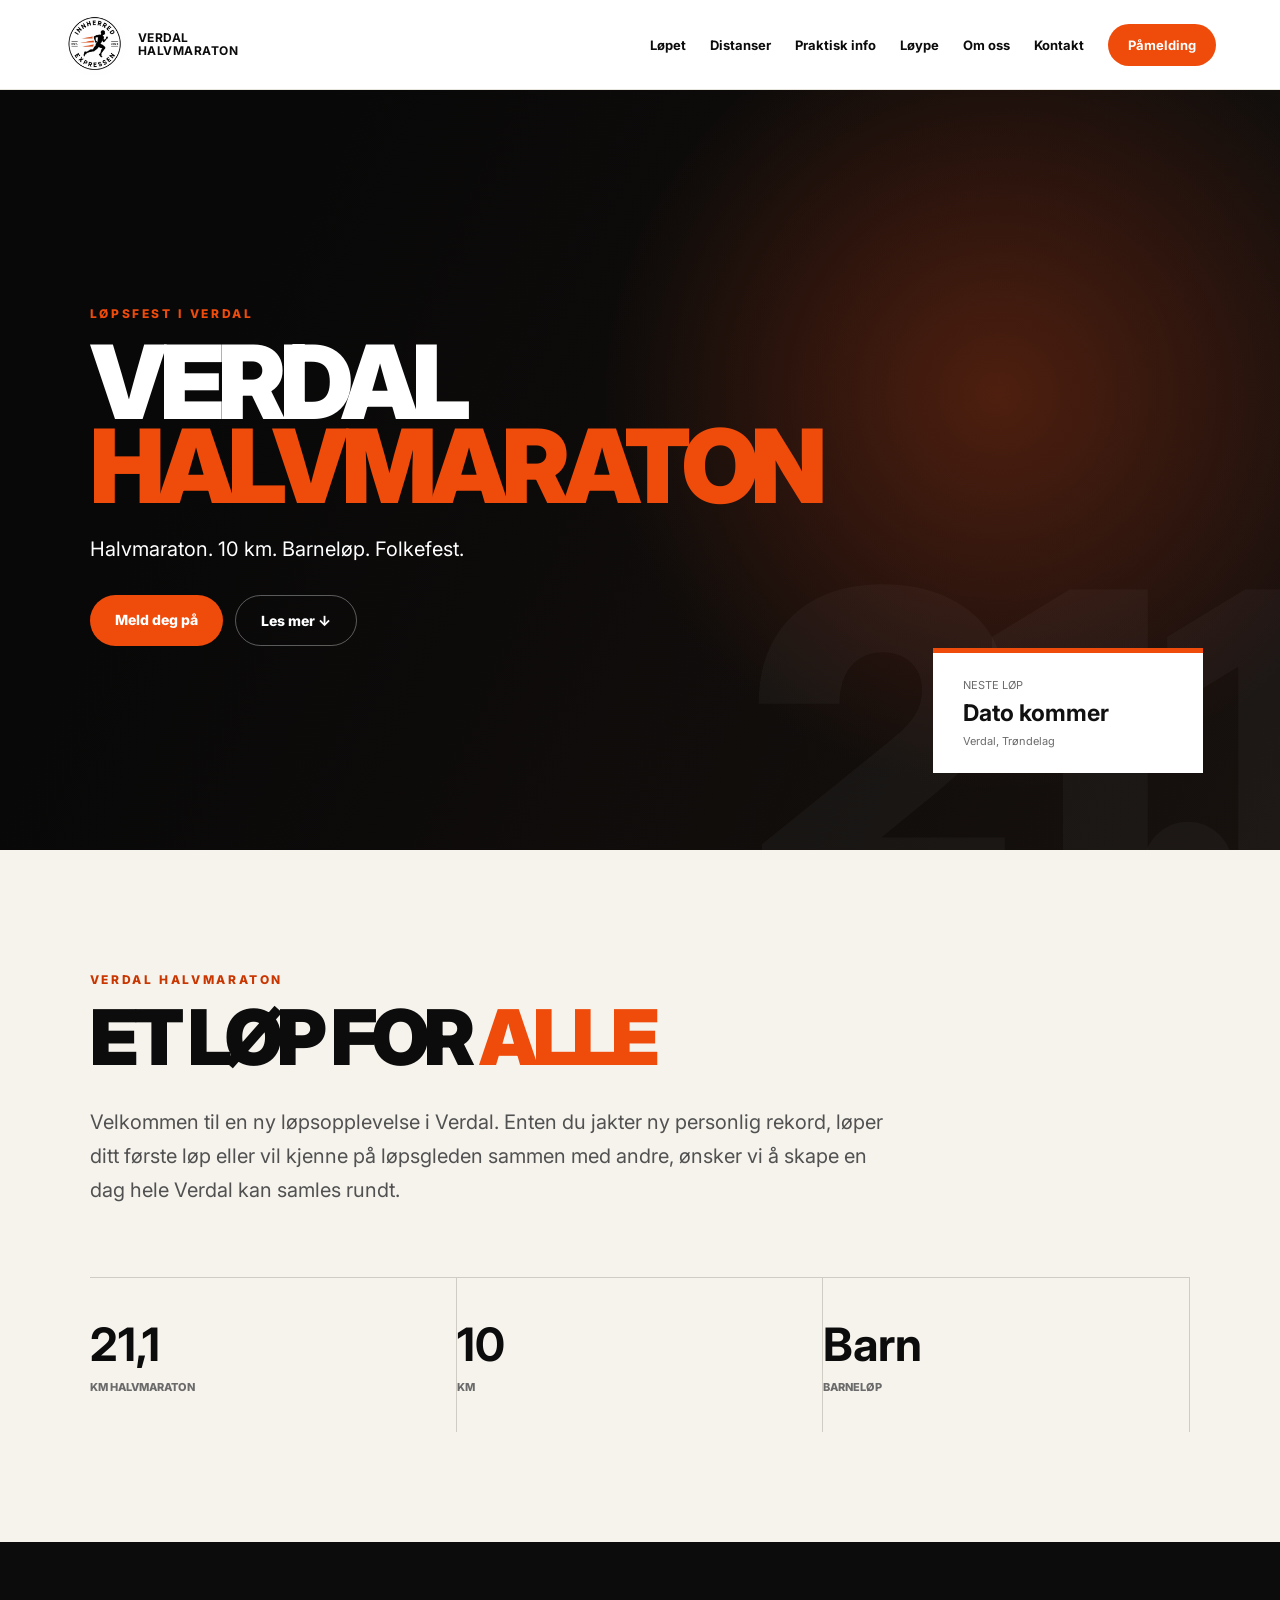
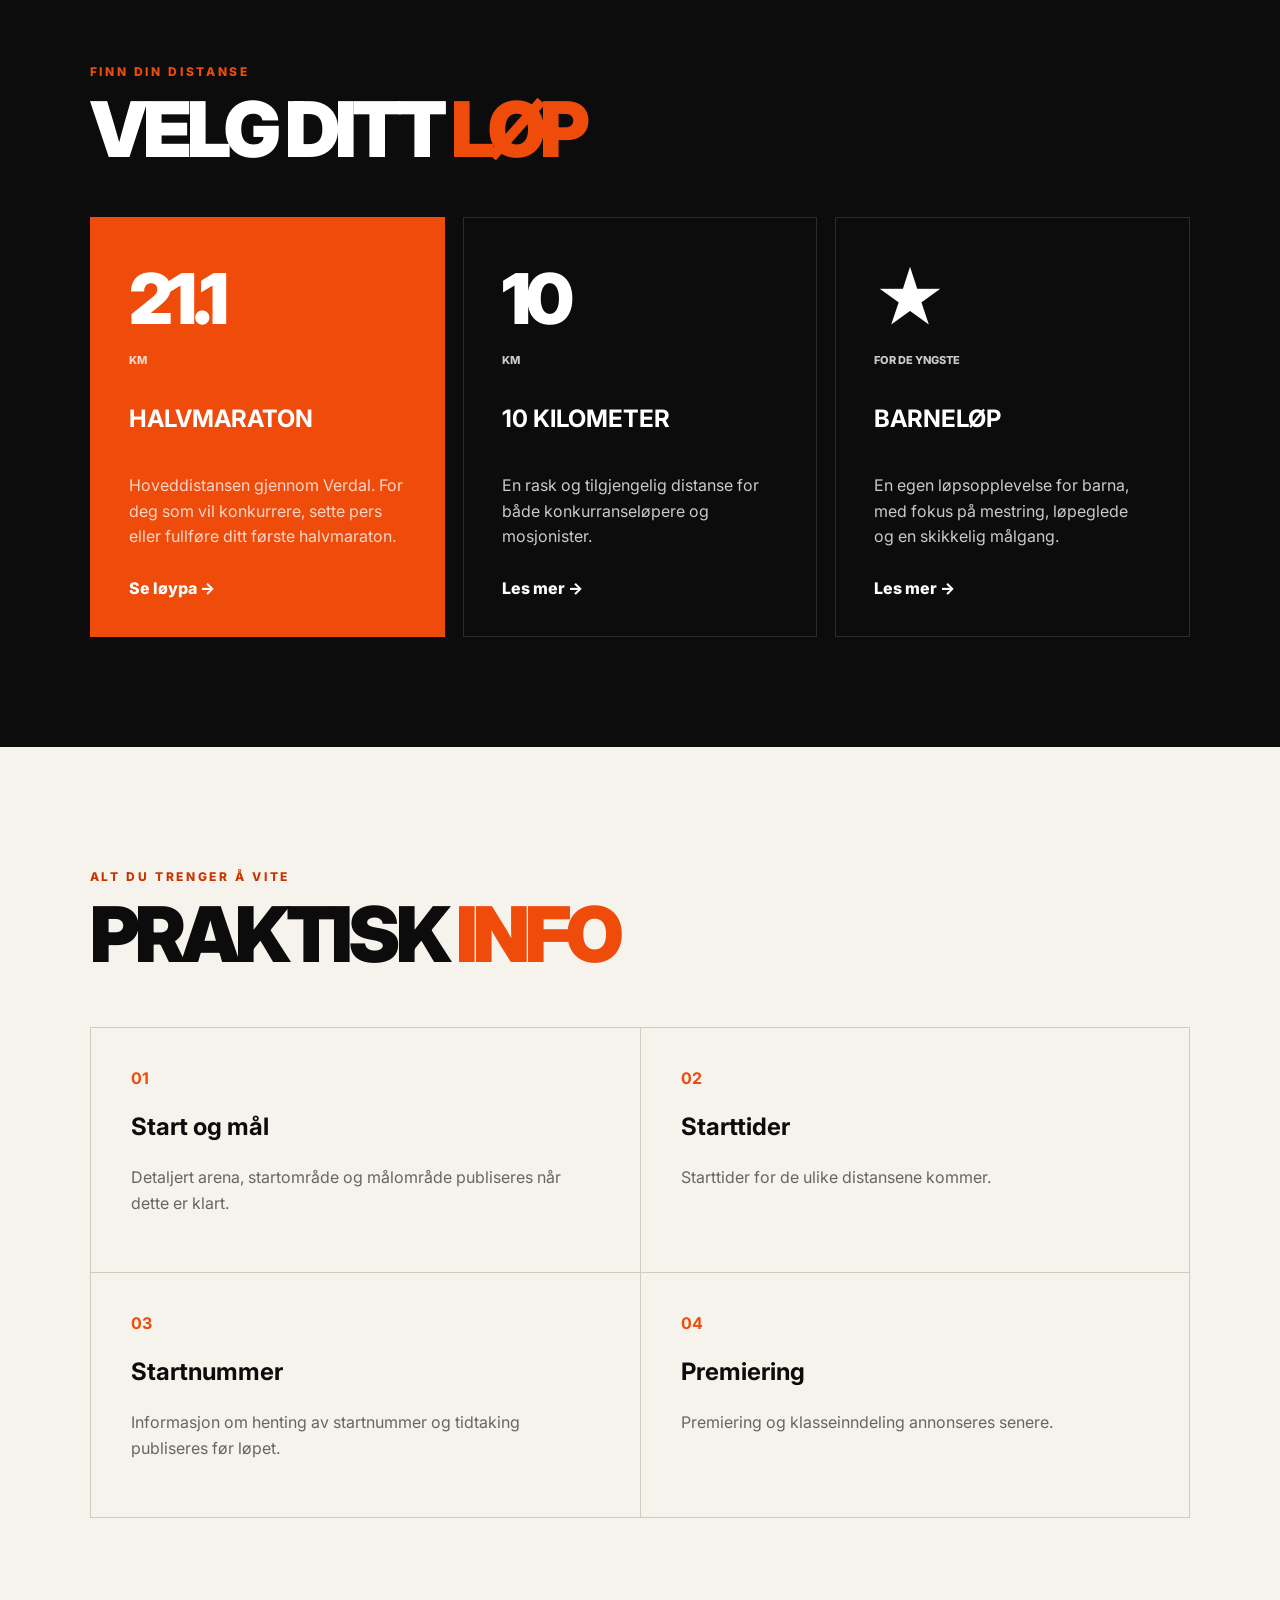
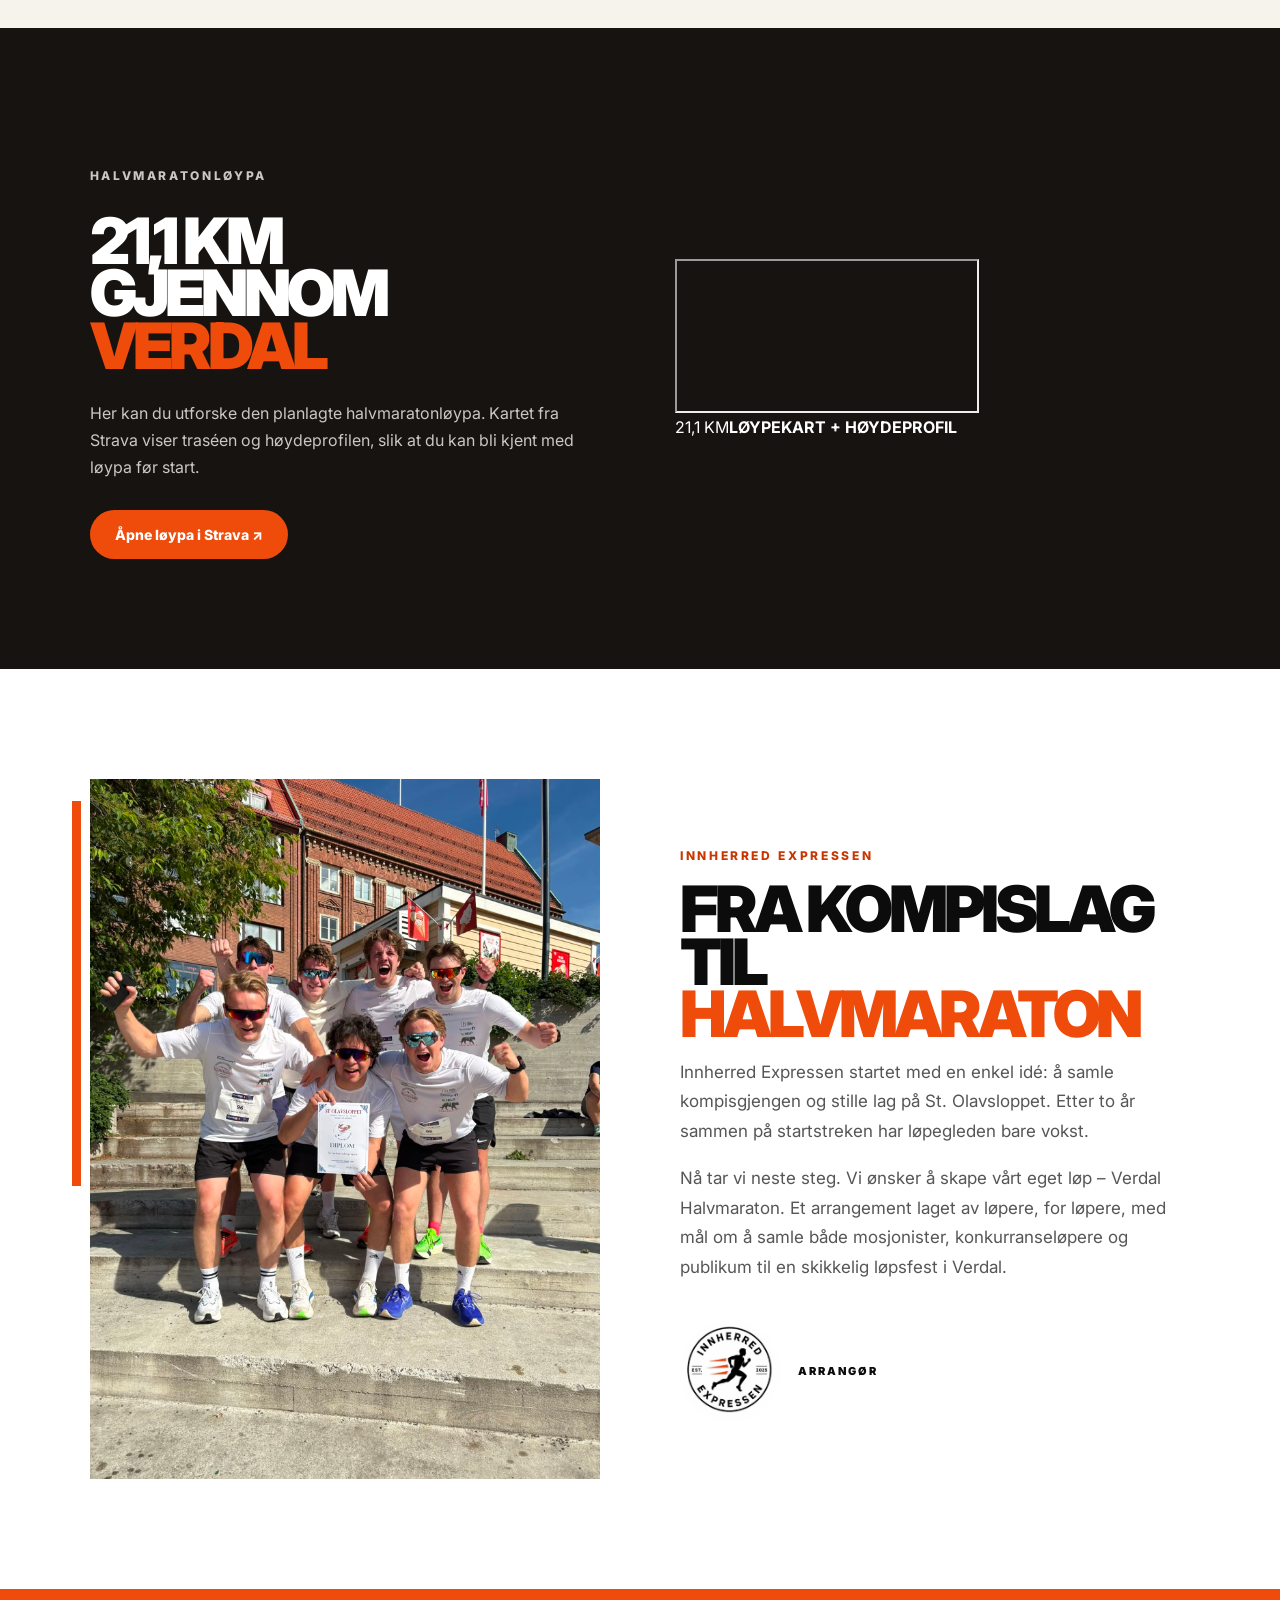
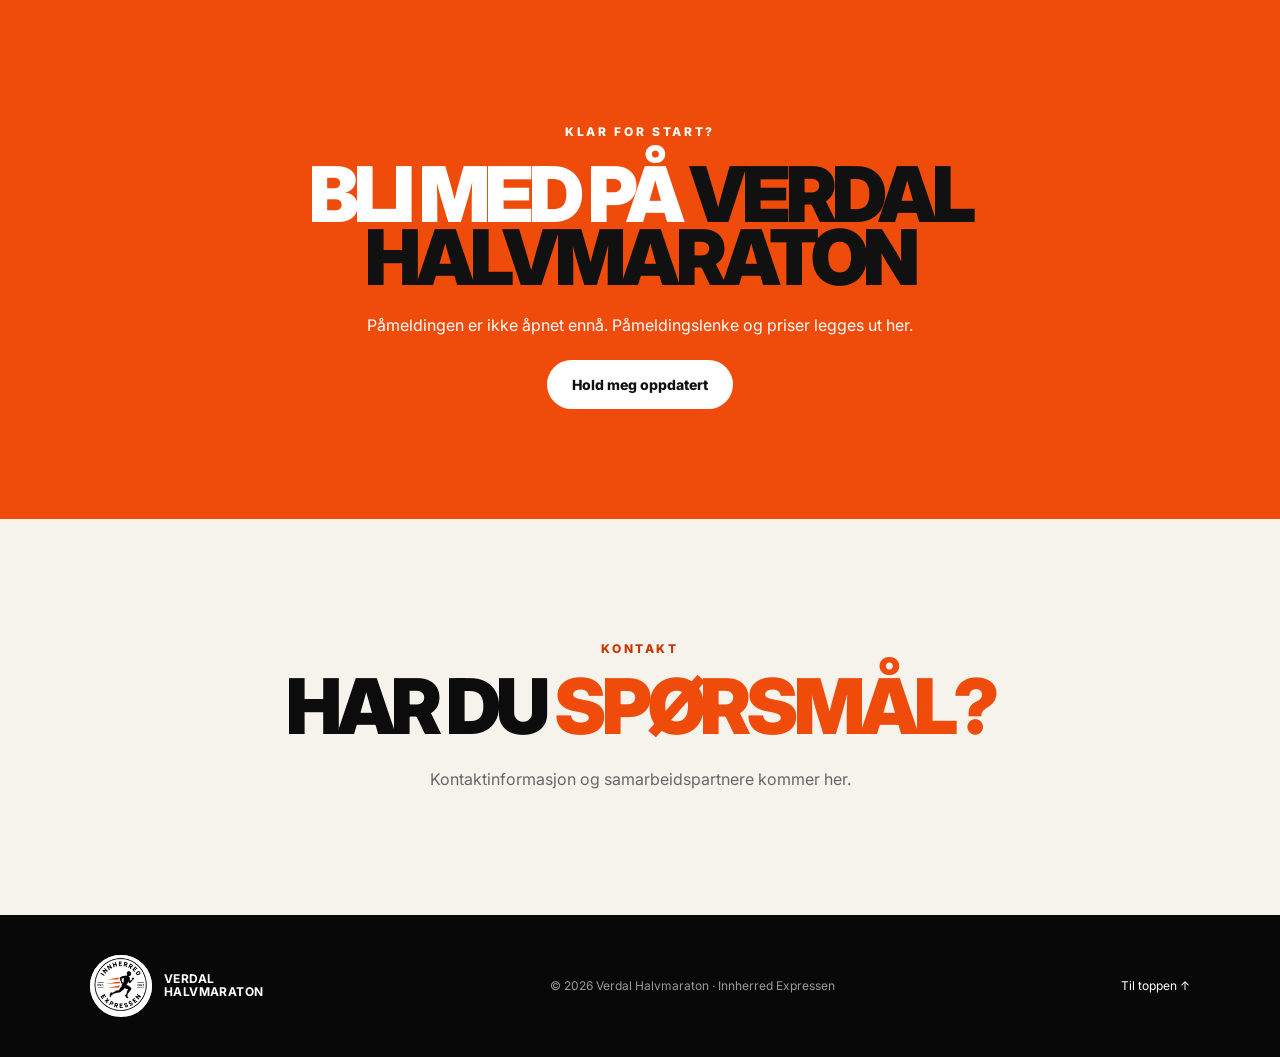
==== commit 64a09823: "Legg inn Strava-løype og barneløp" ====
--- a/index.html
+++ b/index.html
@@ -1,19 +1,11 @@
 <!doctype html>
-<html lang="no">
-<head>
-<meta charset="utf-8"><meta name="viewport" content="width=device-width,initial-scale=1">
-<meta name="description" content="Verdal Halvmaraton – løpsfest i Verdal, arrangert av Innherred Expressen.">
-<title>Verdal Halvmaraton</title>
-<link rel="preconnect" href="https://fonts.googleapis.com"><link rel="preconnect" href="https://fonts.gstatic.com" crossorigin><link href="https://fonts.googleapis.com/css2?family=Inter:wght@400;500;600;700;800;900&display=swap" rel="stylesheet"><link rel="stylesheet" href="styles.css">
-</head><body>
+<html lang="no"><head><meta charset="utf-8"><meta name="viewport" content="width=device-width,initial-scale=1"><meta name="description" content="Verdal Halvmaraton – løpsfest i Verdal, arrangert av Innherred Expressen."><title>Verdal Halvmaraton</title><link rel="preconnect" href="https://fonts.googleapis.com"><link rel="preconnect" href="https://fonts.gstatic.com" crossorigin><link href="https://fonts.googleapis.com/css2?family=Inter:wght@400;500;600;700;800;900&display=swap" rel="stylesheet"><link rel="stylesheet" href="styles.css"></head><body>
 <header class="header"><a class="brand" href="#top"><img src="images/innherred-expressen-logo.jpg" alt="Innherred Expressen"><span>VERDAL<br><b>HALVMARATON</b></span></a><button class="menu" aria-label="Åpne meny">☰</button><nav><a href="#lopet">Løpet</a><a href="#distanser">Distanser</a><a href="#praktisk">Praktisk info</a><a href="#loype">Løype</a><a href="#omoss">Om oss</a><a href="#kontakt">Kontakt</a><a class="nav-cta" href="#pamelding">Påmelding</a></nav></header>
-<main id="top">
-<section class="hero"><div class="hero-bg"></div><div class="hero-content"><p class="eyebrow">LØPSFEST I VERDAL</p><h1>VERDAL<br><span>HALVMARATON</span></h1><p class="lead">21,1 kilometer. Løpeglede. Folkefest. Verdal.</p><div class="hero-actions"><a class="btn primary" href="#pamelding">Meld deg på</a><a class="btn ghost" href="#lopet">Les mer ↓</a></div></div><div class="event-card"><span>NESTE LØP</span><strong>Dato kommer</strong><small>Verdal, Trøndelag</small></div></section>
-<section class="intro section" id="lopet"><p class="eyebrow dark">VERDAL HALVMARATON</p><h2>ET LØP FOR <span>ALLE</span></h2><p class="section-lead">Velkommen til en ny løpsopplevelse i Verdal. Enten du jakter ny personlig rekord, løper ditt første halvmaraton eller vil kjenne på løpsgleden sammen med andre, ønsker vi å skape en dag hele Verdal kan samles rundt.</p><div class="stats"><div><strong>21,1</strong><span>KM HALVMARATON</span></div><div><strong>Verdal</strong><span>START & MÅL</span></div><div><strong>2026</strong><span>FØRSTE UTGAVE</span></div></div></section>
-<section class="dark-section section" id="distanser"><p class="eyebrow">FINN DIN DISTANSE</p><h2>VELG DITT <span>LØP</span></h2><div class="cards"><article class="race-card featured"><div class="race-number">21.1</div><p>KM</p><h3>HALVMARATON</h3><p>Hoveddistansen gjennom Verdal. For deg som vil konkurrere, sette pers eller fullføre ditt første halvmaraton.</p><a href="#praktisk">Les mer →</a></article><article class="race-card"><div class="race-number">10</div><p>KM</p><h3>10 KILOMETER</h3><p>En rask og tilgjengelig distanse. Endelig distanseprogram bekreftes senere.</p><a href="#praktisk">Les mer →</a></article><article class="race-card"><div class="race-number">5</div><p>KM</p><h3>5 KILOMETER</h3><p>For mosjonister, unge løpere og alle som ønsker en kortere løpsopplevelse.</p><a href="#praktisk">Les mer →</a></article></div></section>
+<main id="top"><section class="hero"><div class="hero-bg"></div><div class="hero-content"><p class="eyebrow">LØPSFEST I VERDAL</p><h1>VERDAL<br><span>HALVMARATON</span></h1><p class="lead">Halvmaraton. 10 km. Barneløp. Folkefest.</p><div class="hero-actions"><a class="btn primary" href="#pamelding">Meld deg på</a><a class="btn ghost" href="#lopet">Les mer ↓</a></div></div><div class="event-card"><span>NESTE LØP</span><strong>Dato kommer</strong><small>Verdal, Trøndelag</small></div></section>
+<section class="intro section" id="lopet"><p class="eyebrow dark">VERDAL HALVMARATON</p><h2>ET LØP FOR <span>ALLE</span></h2><p class="section-lead">Velkommen til en ny løpsopplevelse i Verdal. Enten du jakter ny personlig rekord, løper ditt første løp eller vil kjenne på løpsgleden sammen med andre, ønsker vi å skape en dag hele Verdal kan samles rundt.</p><div class="stats"><div><strong>21,1</strong><span>KM HALVMARATON</span></div><div><strong>10</strong><span>KM</span></div><div><strong>Barn</strong><span>BARNELØP</span></div></div></section>
+<section class="dark-section section" id="distanser"><p class="eyebrow">FINN DIN DISTANSE</p><h2>VELG DITT <span>LØP</span></h2><div class="cards"><article class="race-card featured"><div class="race-number">21.1</div><p>KM</p><h3>HALVMARATON</h3><p>Hoveddistansen gjennom Verdal. For deg som vil konkurrere, sette pers eller fullføre ditt første halvmaraton.</p><a href="#loype">Se løypa →</a></article><article class="race-card"><div class="race-number">10</div><p>KM</p><h3>10 KILOMETER</h3><p>En rask og tilgjengelig distanse for både konkurranseløpere og mosjonister.</p><a href="#praktisk">Les mer →</a></article><article class="race-card"><div class="race-number child-run">★</div><p>FOR DE YNGSTE</p><h3>BARNELØP</h3><p>En egen løpsopplevelse for barna, med fokus på mestring, løpeglede og en skikkelig målgang.</p><a href="#praktisk">Les mer →</a></article></div></section>
 <section class="section info" id="praktisk"><p class="eyebrow dark">ALT DU TRENGER Å VITE</p><h2>PRAKTISK <span>INFO</span></h2><div class="info-grid"><div><b>01</b><h3>Start og mål</h3><p>Detaljert arena, startområde og målområde publiseres når dette er klart.</p></div><div><b>02</b><h3>Starttider</h3><p>Starttider for de ulike distansene kommer.</p></div><div><b>03</b><h3>Startnummer</h3><p>Informasjon om henting av startnummer og tidtaking publiseres før løpet.</p></div><div><b>04</b><h3>Premiering</h3><p>Premiering og klasseinndeling annonseres senere.</p></div></div></section>
-<section class="route section" id="loype"><div><p class="eyebrow">LØYPA</p><h2>21,1 KM<br>GJENNOM <span>VERDAL</span></h2><p>Vi jobber med en rask og publikumsvennlig trasé. Her kommer løypekart, høydeprofil, drikkestasjoner og detaljert løypeinformasjon.</p><a class="btn primary" href="#kontakt">Følg med</a></div><div class="map-placeholder"><span>21,1 KM</span><p>LØYPEKART KOMMER</p></div></section>
+<section class="route section" id="loype"><div class="route-copy"><p class="eyebrow">HALVMARATONLØYPA</p><h2>21,1 KM<br>GJENNOM <span>VERDAL</span></h2><p>Her kan du utforske den planlagte halvmaratonløypa. Kartet fra Strava viser traséen og høydeprofilen, slik at du kan bli kjent med løypa før start.</p><a class="btn primary" href="https://www.strava.com/routes/3534234472199984584" target="_blank" rel="noopener">Åpne løypa i Strava ↗</a></div><div class="strava-card"><iframe title="Verdal Halvmaraton – løypekart og høydeprofil" src="https://www.strava.com/routes/3534234472199984584/embed" loading="lazy" allowfullscreen></iframe><div class="profile-label"><span>21,1 KM</span><strong>LØYPEKART + HØYDEPROFIL</strong></div></div></section>
 <section class="about section" id="omoss"><div class="about-photo"><img src="images/innherred-expressen.jpg" alt="Innherred Expressen på St. Olavsloppet"></div><div class="about-copy"><p class="eyebrow dark">INNHERRED EXPRESSEN</p><h2>FRA KOMPISLAG TIL <span>HALVMARATON</span></h2><p>Innherred Expressen startet med en enkel idé: å samle kompisgjengen og stille lag på St. Olavsloppet. Etter to år sammen på startstreken har løpegleden bare vokst.</p><p>Nå tar vi neste steg. Vi ønsker å skape vårt eget løp – Verdal Halvmaraton. Et arrangement laget av løpere, for løpere, med mål om å samle både mosjonister, konkurranseløpere og publikum til en skikkelig løpsfest i Verdal.</p><div class="about-logo"><img src="images/innherred-expressen-logo.jpg" alt="Innherred Expressen logo"><span>ARRANGØR</span></div></div></section>
-<section class="signup section" id="pamelding"><p class="eyebrow">KLAR FOR START?</p><h2>BLI MED PÅ <span>VERDAL HALVMARATON</span></h2><p>Påmeldingen er ikke åpnet ennå. Påmeldingslenke og priser legges ut her.</p><a class="btn light" href="#kontakt">Hold meg oppdatert</a></section>
-<section class="section contact" id="kontakt"><p class="eyebrow dark">KONTAKT</p><h2>HAR DU <span>SPØRSMÅL?</span></h2><p>Kontaktinformasjon og samarbeidspartnere kommer her.</p></section></main>
+<section class="signup section" id="pamelding"><p class="eyebrow">KLAR FOR START?</p><h2>BLI MED PÅ <span>VERDAL HALVMARATON</span></h2><p>Påmeldingen er ikke åpnet ennå. Påmeldingslenke og priser legges ut her.</p><a class="btn light" href="#kontakt">Hold meg oppdatert</a></section><section class="section contact" id="kontakt"><p class="eyebrow dark">KONTAKT</p><h2>HAR DU <span>SPØRSMÅL?</span></h2><p>Kontaktinformasjon og samarbeidspartnere kommer her.</p></section></main>
 <footer><div class="brand footer-brand"><img src="images/innherred-expressen-logo.jpg" alt="Innherred Expressen"><span>VERDAL<br><b>HALVMARATON</b></span></div><p>© 2026 Verdal Halvmaraton · Innherred Expressen</p><a href="#top">Til toppen ↑</a></footer><script src="script.js"></script></body></html>
--- a/styles.css
+++ b/styles.css
@@ -1 +1 @@
-:root{--green:#b9ff3d;--ink:#101310;--muted:#667066;--cream:#f4f1e9;--white:#fff}*{box-sizing:border-box}html{scroll-behavior:smooth}body{margin:0;font-family:Inter,Arial,sans-serif;color:var(--ink);background:var(--cream)}a{color:inherit;text-decoration:none}.header{height:86px;padding:0 5vw;display:flex;align-items:center;justify-content:space-between;background:#fff;position:sticky;top:0;z-index:50;border-bottom:1px solid #e8e8e4}.brand{display:flex;gap:10px;align-items:center;font-size:12px;line-height:1.05;font-weight:700;letter-spacing:.04em}.brand-mark{display:grid;place-items:center;width:42px;height:42px;border-radius:50%;background:var(--green);font-weight:900;font-size:22px;font-style:italic}.header nav{display:flex;align-items:center;gap:27px;font-size:13px;font-weight:700}.nav-cta{background:var(--ink);color:#fff;padding:13px 20px;border-radius:99px}.menu{display:none;border:0;background:none;font-size:24px}.hero{min-height:760px;background:#202620;color:white;position:relative;display:flex;align-items:center;padding:7vw;overflow:hidden}.hero-bg{position:absolute;inset:0;background:radial-gradient(circle at 75% 40%,#465444 0,transparent 36%),linear-gradient(115deg,#111710 20%,#273025 100%);opacity:.9}.hero:after{content:'21.1';position:absolute;right:-2vw;bottom:-9vw;font-size:34vw;line-height:1;font-weight:900;color:#ffffff08;letter-spacing:-.08em}.hero-content{position:relative;z-index:2}.eyebrow{font-size:12px;font-weight:800;letter-spacing:.22em;color:var(--green);margin-bottom:20px}.eyebrow.dark{color:#56721c}.hero h1,.section h2{font-size:clamp(54px,8vw,118px);line-height:.82;margin:0;letter-spacing:-.065em;font-weight:900}.hero h1 span,.section h2 span{color:var(--green)}.lead{font-size:20px;margin:28px 0 34px}.hero-actions{display:flex;gap:12px}.btn{display:inline-block;padding:16px 25px;border-radius:99px;font-size:14px;font-weight:800}.primary{background:var(--green);color:var(--ink)}.ghost{border:1px solid #ffffff55}.event-card{position:absolute;z-index:3;right:6vw;bottom:6vw;background:#fff;color:#111;padding:25px 30px;width:270px}.event-card span,.event-card small{display:block;font-size:11px;color:#6c736c}.event-card strong{display:block;font-size:23px;margin:7px 0}.section{padding:110px 7vw}.intro{background:var(--cream)}.section h2{font-size:clamp(45px,6vw,86px);max-width:1000px}.intro h2 span,.info h2 span,.contact h2 span{color:#6d8e28}.section-lead{font-size:20px;line-height:1.7;max-width:800px;color:#515851;margin:35px 0 70px}.stats{display:grid;grid-template-columns:repeat(3,1fr);border-top:1px solid #ccd0c6}.stats div{padding:38px 0;border-right:1px solid #ccd0c6}.stats strong,.stats span{display:block}.stats strong{font-size:46px}.stats span{font-size:11px;font-weight:800;margin-top:8px;color:#6b716b}.dark-section{background:var(--ink);color:#fff}.cards{display:grid;grid-template-columns:repeat(3,1fr);gap:18px;margin-top:55px}.race-card{border:1px solid #ffffff22;padding:38px;min-height:420px;display:flex;flex-direction:column}.race-card.featured{background:var(--green);color:var(--ink)}.race-number{font-size:70px;font-weight:900;letter-spacing:-.06em}.race-card>p:first-of-type{font-size:11px;font-weight:800}.race-card h3{margin-top:auto;font-size:24px}.race-card p{line-height:1.6;color:inherit;opacity:.75}.race-card a{font-weight:800;margin-top:12px}.info-grid{display:grid;grid-template-columns:repeat(2,1fr);gap:1px;background:#cfd2ca;margin-top:60px;border:1px solid #cfd2ca}.info-grid>div{background:var(--cream);padding:40px}.info-grid b{color:#759d25}.info-grid h3{font-size:24px}.info-grid p{color:var(--muted);line-height:1.6}.route{background:#252c24;color:white;display:grid;grid-template-columns:1fr 1fr;gap:70px;align-items:center}.route h2{font-size:clamp(44px,5vw,75px)}.route p{max-width:560px;line-height:1.7;color:#c7cdc4;margin:28px 0}.map-placeholder{height:470px;border:1px solid #ffffff22;background:repeating-linear-gradient(45deg,#30392f,#30392f 20px,#2b332a 20px,#2b332a 40px);display:grid;place-content:center;text-align:center}.map-placeholder span{font-size:68px;font-weight:900;color:var(--green)}.map-placeholder p{margin:5px}.signup{text-align:center;background:var(--green)}.signup .eyebrow{color:#324018}.signup h2{margin:auto;font-size:clamp(42px,6vw,82px)}.signup h2 span{color:#fff}.signup p{margin:25px auto;max-width:600px}.light{background:white}.contact{text-align:center}.contact h2{margin:auto}.contact p:last-child{color:var(--muted);margin-top:30px}footer{padding:45px 7vw;background:#090b09;color:#fff;display:flex;justify-content:space-between;align-items:center;font-size:12px}footer p{color:#899087}@media(max-width:850px){.header nav{display:none}.header nav.open{display:flex;position:absolute;top:86px;left:0;right:0;background:white;flex-direction:column;padding:30px}.menu{display:block}.hero{min-height:680px;padding:70px 7vw}.event-card{display:none}.cards,.stats,.route{grid-template-columns:1fr}.info-grid{grid-template-columns:1fr}.stats div{border-right:0;border-bottom:1px solid #ccd0c6}.section{padding:80px 7vw}.map-placeholder{height:330px}footer{gap:25px;flex-direction:column;align-items:flex-start}}+:root{--orange:#ef4b0b;--orange-dark:#c93600;--ink:#0c0c0c;--muted:#666;--cream:#f6f3ed;--white:#fff}*{box-sizing:border-box}html{scroll-behavior:smooth}body{margin:0;font-family:Inter,Arial,sans-serif;color:var(--ink);background:var(--cream)}a{color:inherit;text-decoration:none}.header{height:90px;padding:0 5vw;display:flex;align-items:center;justify-content:space-between;background:#fff;position:sticky;top:0;z-index:50;border-bottom:1px solid #e8e4de}.brand{display:flex;gap:12px;align-items:center;font-size:12px;line-height:1.05;font-weight:700;letter-spacing:.04em}.brand img{width:62px;height:62px;object-fit:contain;border-radius:50%}.header nav{display:flex;align-items:center;gap:24px;font-size:13px;font-weight:700}.header nav a:hover{color:var(--orange)}.nav-cta{background:var(--orange);color:#fff!important;padding:13px 20px;border-radius:99px}.menu{display:none;border:0;background:none;font-size:24px}.hero{min-height:760px;background:#111;color:white;position:relative;display:flex;align-items:center;padding:7vw;overflow:hidden}.hero-bg{position:absolute;inset:0;background:radial-gradient(circle at 78% 40%,#50200f 0,transparent 36%),linear-gradient(115deg,#080808 20%,#18110e 100%);opacity:.98}.hero:after{content:'21.1';position:absolute;right:-2vw;bottom:-9vw;font-size:34vw;line-height:1;font-weight:900;color:#ffffff08;letter-spacing:-.08em}.hero-content{position:relative;z-index:2}.eyebrow{font-size:12px;font-weight:800;letter-spacing:.22em;color:var(--orange);margin-bottom:20px}.eyebrow.dark{color:var(--orange-dark)}.hero h1,.section h2{font-size:clamp(54px,8vw,118px);line-height:.82;margin:0;letter-spacing:-.065em;font-weight:900}.hero h1 span,.section h2 span{color:var(--orange)}.lead{font-size:20px;margin:28px 0 34px}.hero-actions{display:flex;gap:12px}.btn{display:inline-block;padding:16px 25px;border-radius:99px;font-size:14px;font-weight:800}.primary{background:var(--orange);color:#fff}.ghost{border:1px solid #ffffff55}.event-card{position:absolute;z-index:3;right:6vw;bottom:6vw;background:#fff;color:#111;padding:25px 30px;width:270px;border-top:5px solid var(--orange)}.event-card span,.event-card small{display:block;font-size:11px;color:#6c6c6c}.event-card strong{display:block;font-size:23px;margin:7px 0}.section{padding:110px 7vw}.intro{background:var(--cream)}.section h2{font-size:clamp(45px,6vw,86px);max-width:1000px}.section-lead{font-size:20px;line-height:1.7;max-width:800px;color:#515151;margin:35px 0 70px}.stats{display:grid;grid-template-columns:repeat(3,1fr);border-top:1px solid #d0cbc3}.stats div{padding:38px 0;border-right:1px solid #d0cbc3}.stats strong,.stats span{display:block}.stats strong{font-size:46px}.stats span{font-size:11px;font-weight:800;margin-top:8px;color:#6b6b6b}.dark-section{background:var(--ink);color:#fff}.cards{display:grid;grid-template-columns:repeat(3,1fr);gap:18px;margin-top:55px}.race-card{border:1px solid #ffffff22;padding:38px;min-height:420px;display:flex;flex-direction:column}.race-card.featured{background:var(--orange);color:#fff;border-color:var(--orange)}.race-number{font-size:70px;font-weight:900;letter-spacing:-.06em}.race-card>p:first-of-type{font-size:11px;font-weight:800}.race-card h3{margin-top:auto;font-size:24px}.race-card p{line-height:1.6;color:inherit;opacity:.78}.race-card a{font-weight:800;margin-top:12px}.info-grid{display:grid;grid-template-columns:repeat(2,1fr);gap:1px;background:#d0cbc3;margin-top:60px;border:1px solid #d0cbc3}.info-grid>div{background:var(--cream);padding:40px}.info-grid b{color:var(--orange)}.info-grid h3{font-size:24px}.info-grid p{color:var(--muted);line-height:1.6}.route{background:#171311;color:white;display:grid;grid-template-columns:1fr 1fr;gap:70px;align-items:center}.route h2{font-size:clamp(44px,5vw,75px)}.route p{max-width:560px;line-height:1.7;color:#ccc6c2;margin:28px 0}.map-placeholder{height:470px;border:1px solid #ffffff22;background:repeating-linear-gradient(45deg,#201815,#201815 20px,#181311 20px,#181311 40px);display:grid;place-content:center;text-align:center}.map-placeholder span{font-size:68px;font-weight:900;color:var(--orange)}.map-placeholder p{margin:5px}.about{display:grid;grid-template-columns:minmax(0,1fr) minmax(0,1fr);gap:80px;align-items:center;background:#fff}.about-photo{position:relative}.about-photo:before{content:'';position:absolute;left:-18px;top:22px;width:9px;height:55%;background:var(--orange)}.about-photo img{display:block;width:100%;height:700px;object-fit:cover;object-position:center}.about-copy h2{font-size:clamp(42px,5vw,76px)}.about-copy>p:not(.eyebrow){font-size:17px;line-height:1.75;color:#565656;max-width:650px}.about-logo{margin-top:38px;display:flex;align-items:center;gap:18px;font-size:11px;font-weight:900;letter-spacing:.18em}.about-logo img{width:100px;height:100px;border-radius:50%;object-fit:contain}.signup{text-align:center;background:var(--orange);color:#fff}.signup .eyebrow{color:#fff}.signup h2{margin:auto;font-size:clamp(42px,6vw,82px)}.signup h2 span{color:#111}.signup p{margin:25px auto;max-width:600px}.light{background:white;color:#111}.contact{text-align:center}.contact h2{margin:auto}.contact p:last-child{color:var(--muted);margin-top:30px}footer{padding:40px 7vw;background:#080808;color:#fff;display:flex;justify-content:space-between;align-items:center;font-size:12px}.footer-brand img{background:#fff}footer p{color:#999}@media(max-width:1000px){.header nav{gap:14px}.about{gap:45px}.about-photo img{height:580px}}@media(max-width:850px){.header nav{display:none}.header nav.open{display:flex;position:absolute;top:90px;left:0;right:0;background:white;flex-direction:column;padding:30px}.menu{display:block}.hero{min-height:680px;padding:70px 7vw}.event-card{display:none}.cards,.stats,.route,.about{grid-template-columns:1fr}.info-grid{grid-template-columns:1fr}.stats div{border-right:0;border-bottom:1px solid #d0cbc3}.section{padding:80px 7vw}.map-placeholder{height:330px}.about-photo img{height:auto;max-height:650px}.about-copy{order:-1}footer{gap:25px;flex-direction:column;align-items:flex-start}.brand img{width:54px;height:54px}}
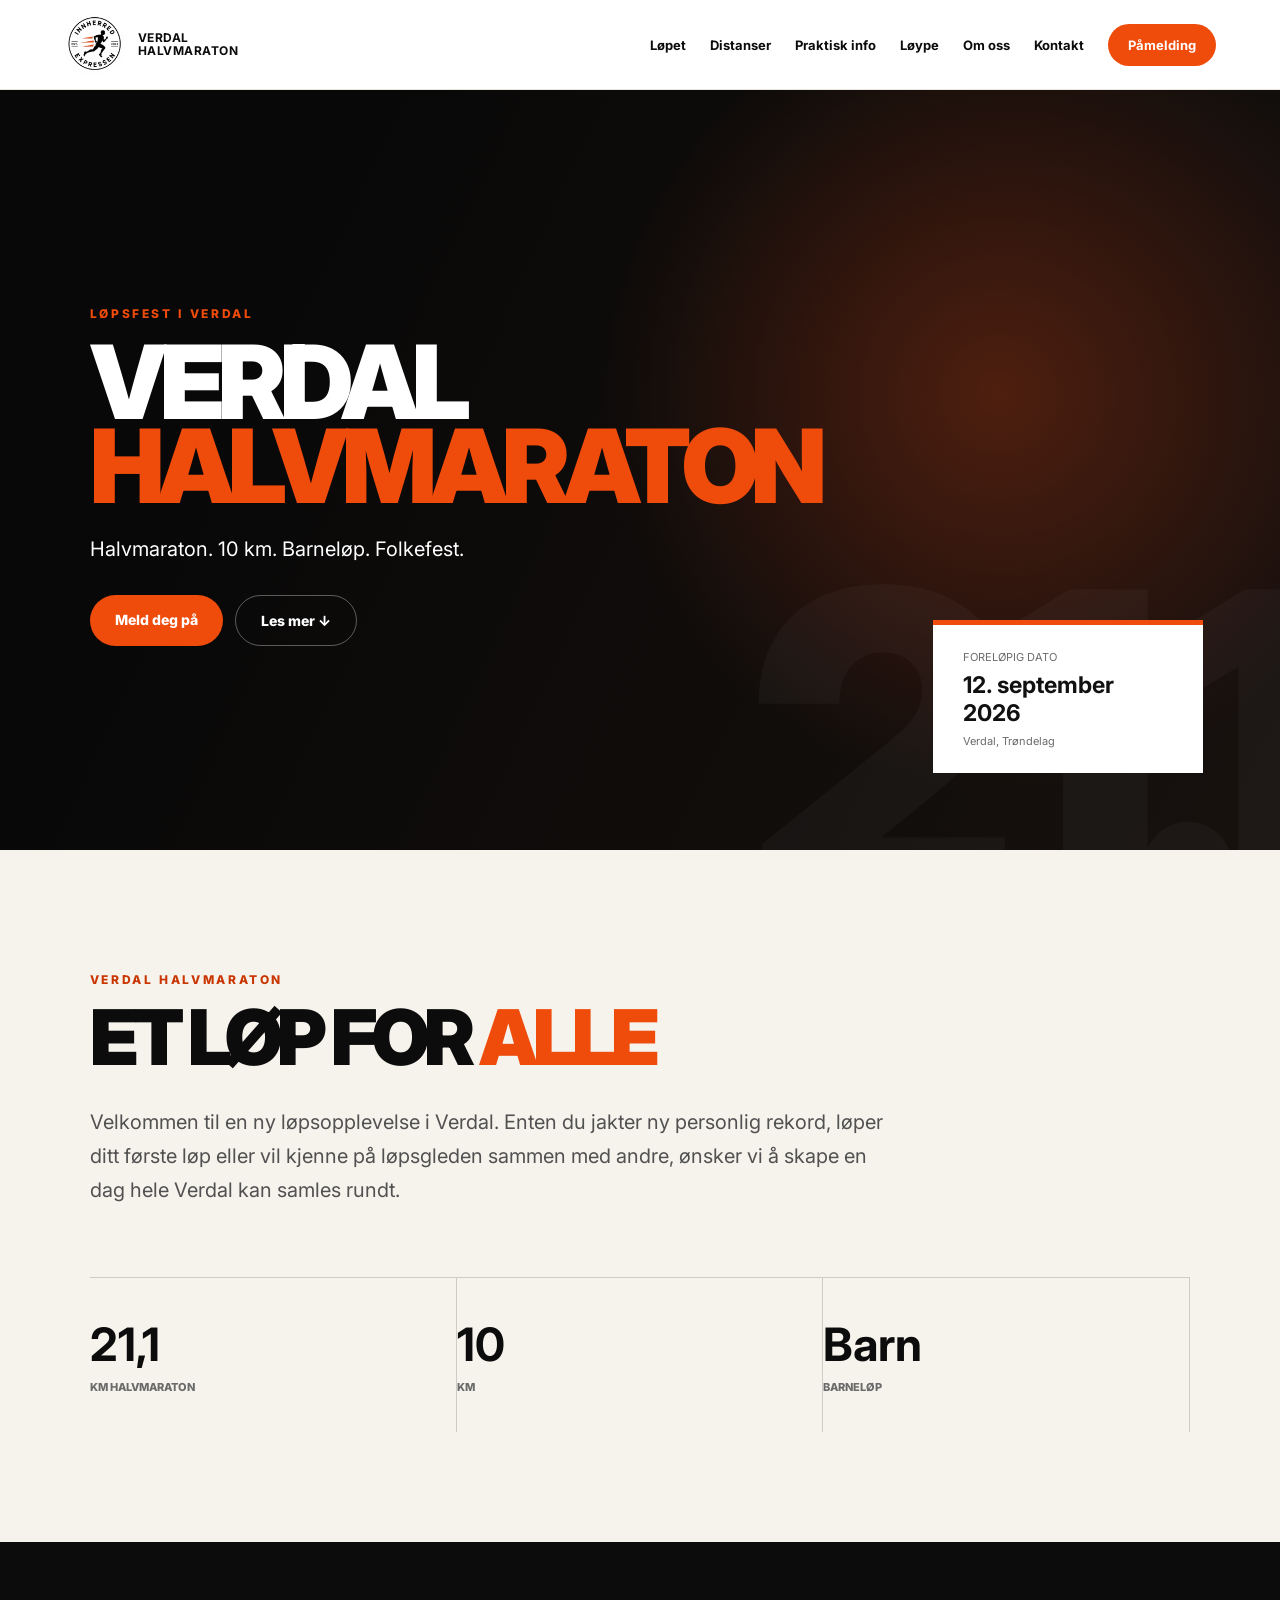
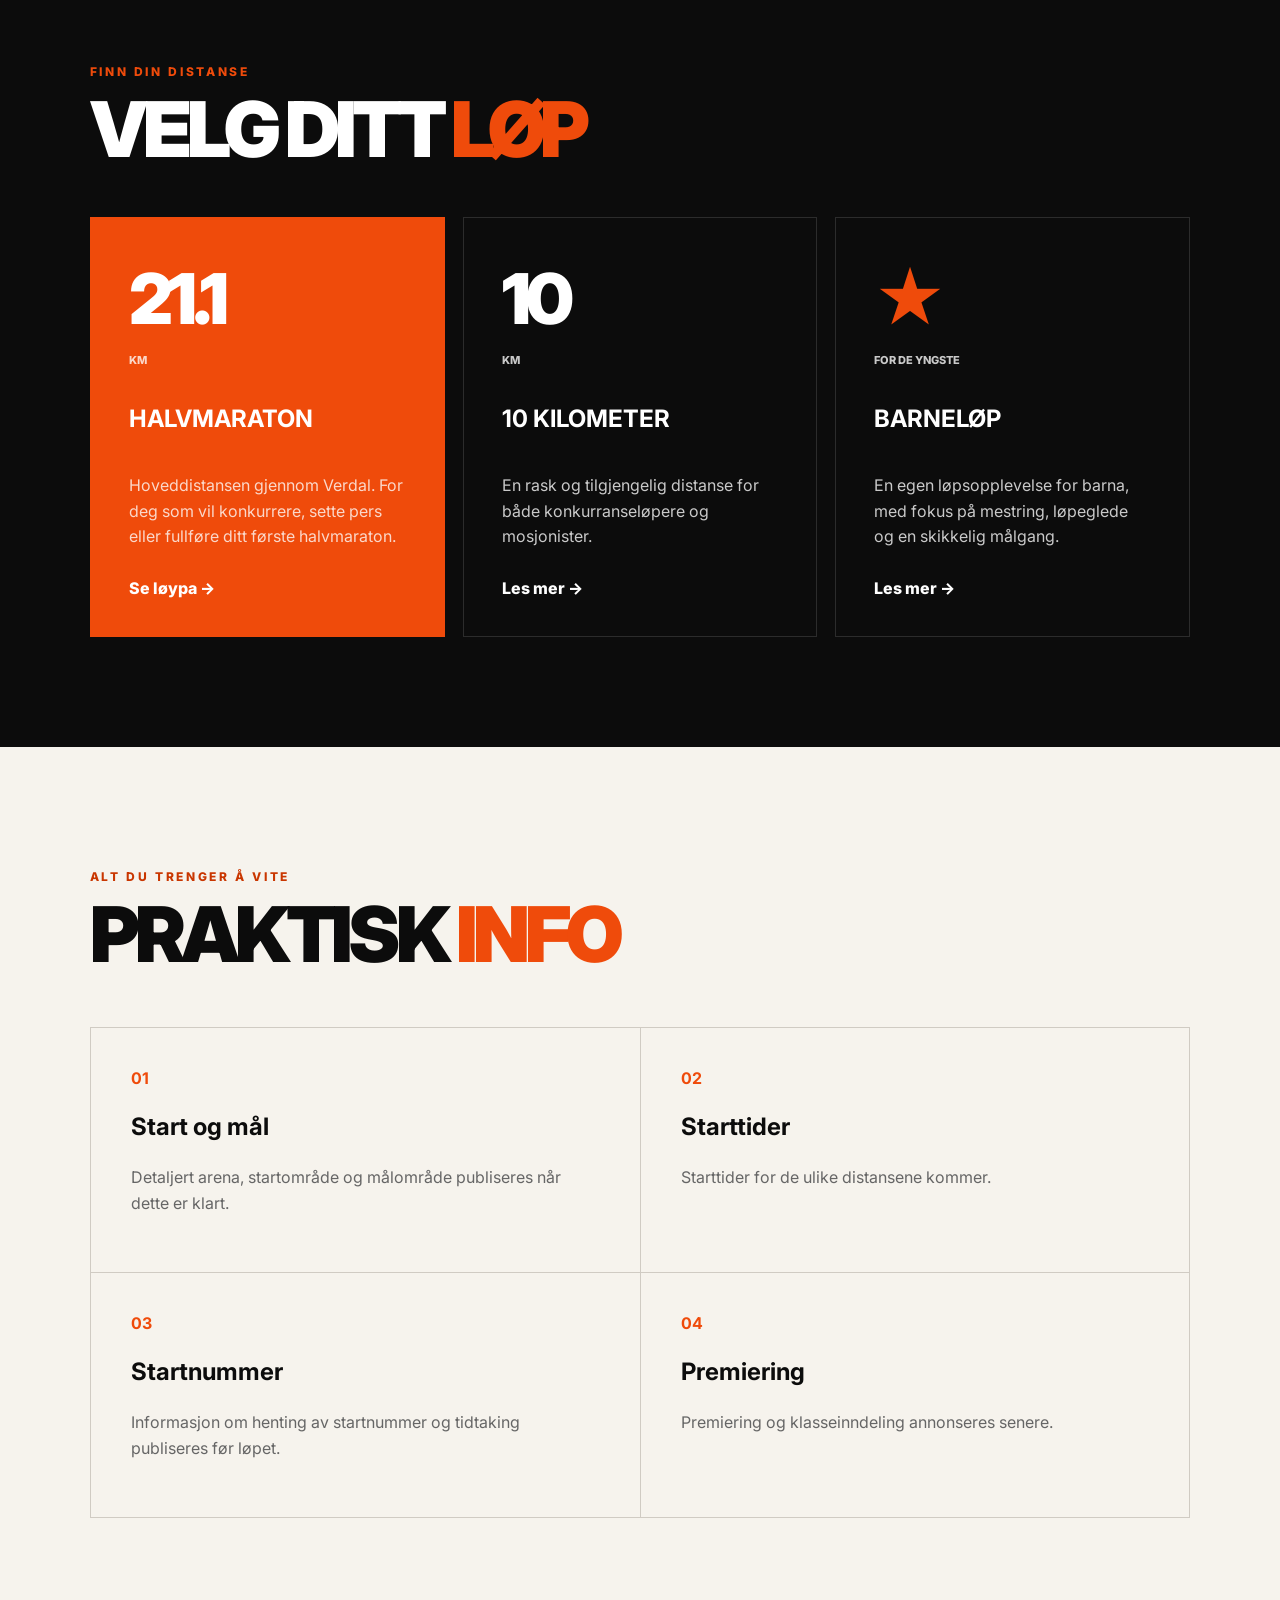
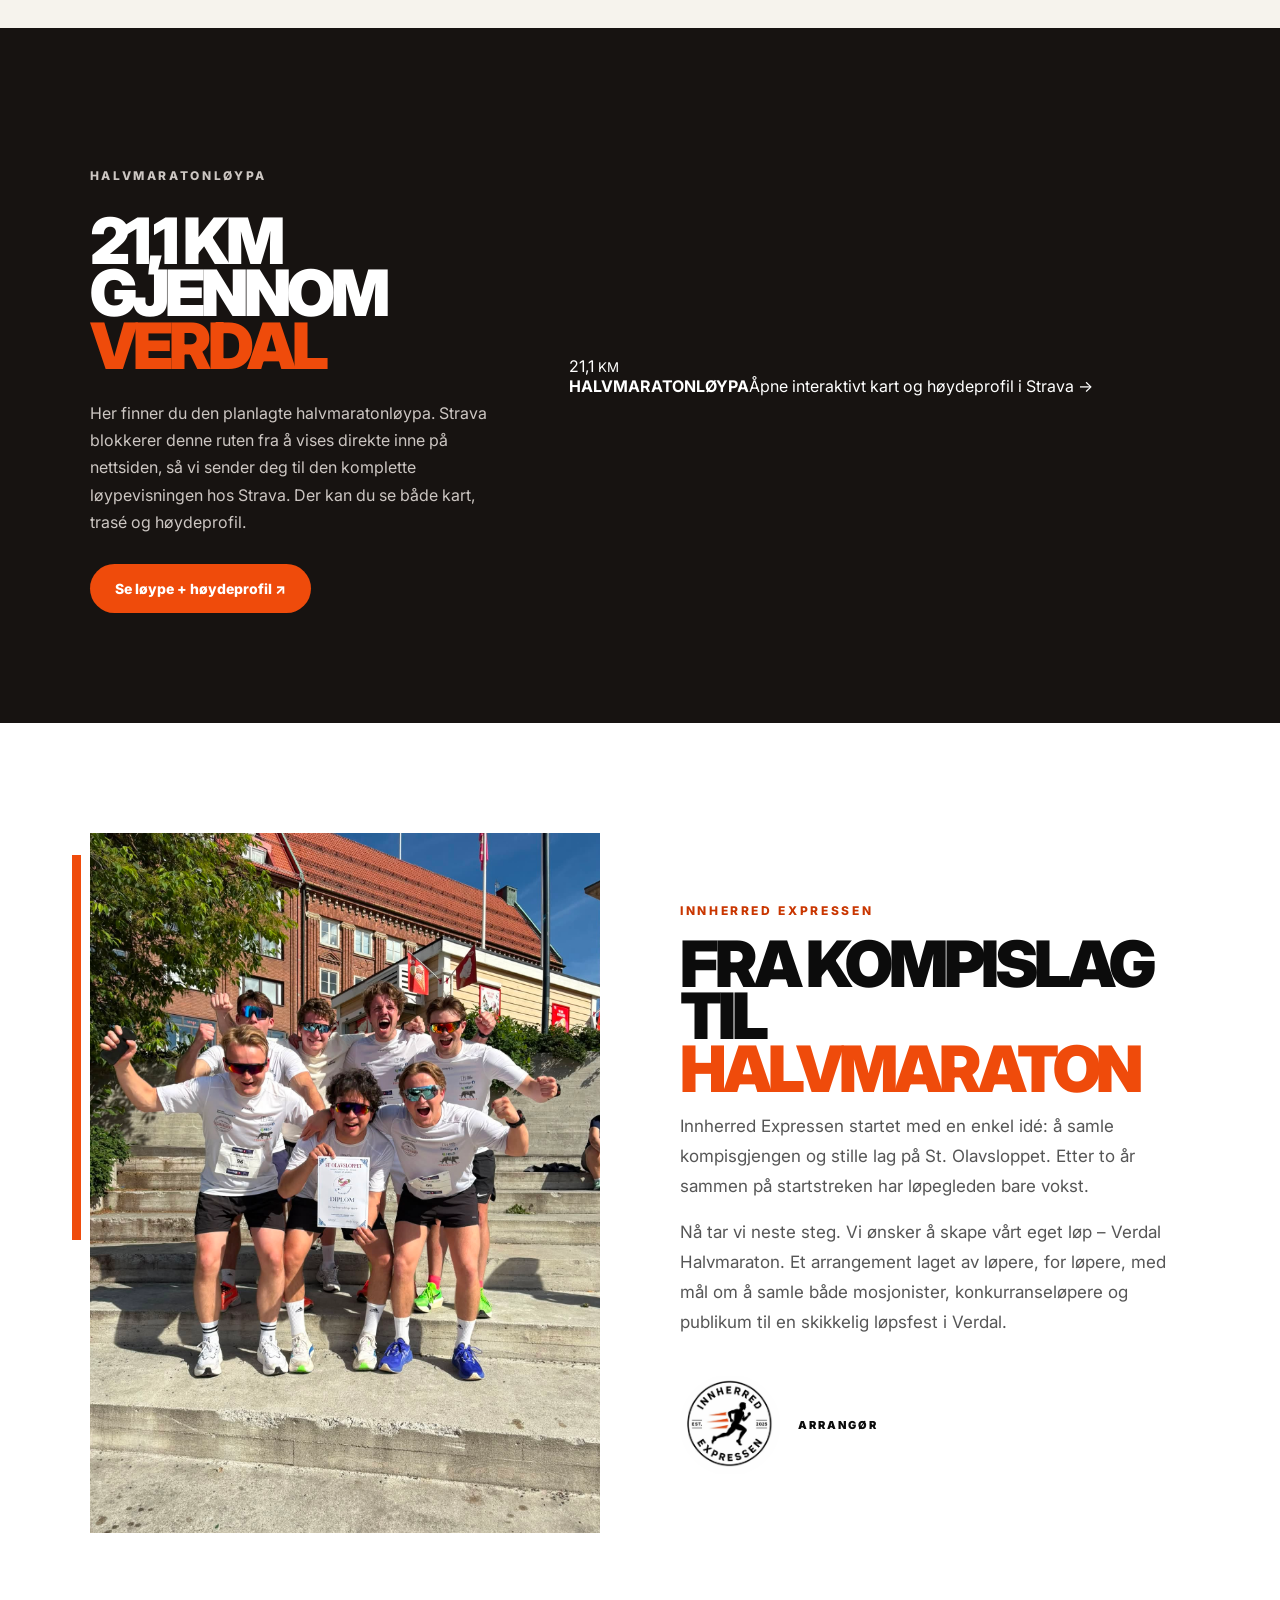
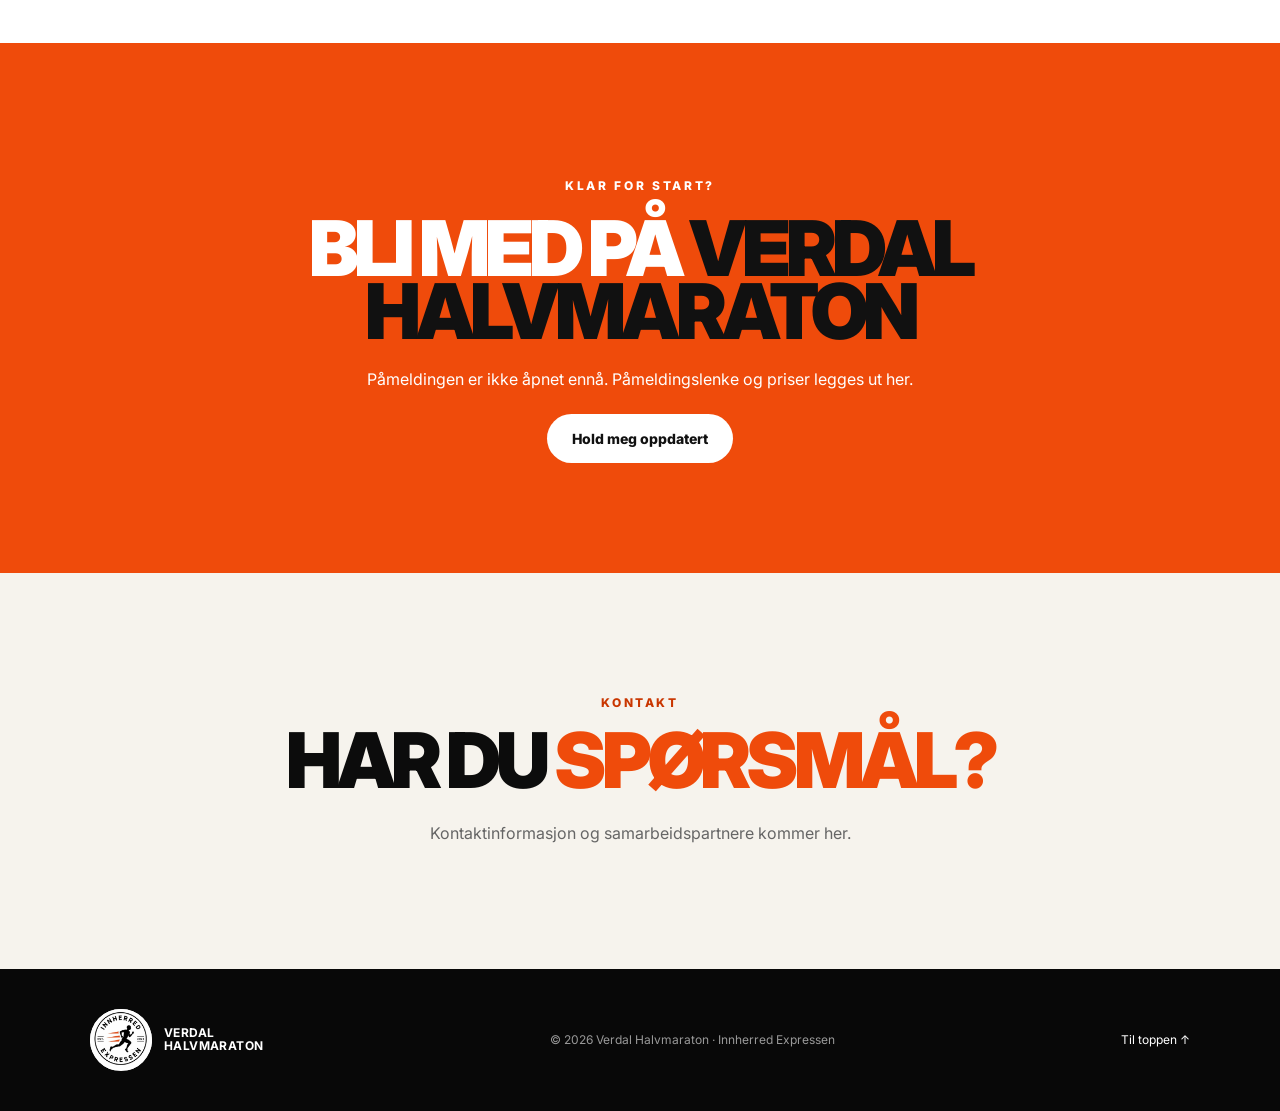
==== commit 1a6f80d2: "Fiks Strava-løypevisning og legg inn foreløpig dato" ====
--- a/index.html
+++ b/index.html
@@ -1,11 +1,11 @@
 <!doctype html>
 <html lang="no"><head><meta charset="utf-8"><meta name="viewport" content="width=device-width,initial-scale=1"><meta name="description" content="Verdal Halvmaraton – løpsfest i Verdal, arrangert av Innherred Expressen."><title>Verdal Halvmaraton</title><link rel="preconnect" href="https://fonts.googleapis.com"><link rel="preconnect" href="https://fonts.gstatic.com" crossorigin><link href="https://fonts.googleapis.com/css2?family=Inter:wght@400;500;600;700;800;900&display=swap" rel="stylesheet"><link rel="stylesheet" href="styles.css"></head><body>
 <header class="header"><a class="brand" href="#top"><img src="images/innherred-expressen-logo.jpg" alt="Innherred Expressen"><span>VERDAL<br><b>HALVMARATON</b></span></a><button class="menu" aria-label="Åpne meny">☰</button><nav><a href="#lopet">Løpet</a><a href="#distanser">Distanser</a><a href="#praktisk">Praktisk info</a><a href="#loype">Løype</a><a href="#omoss">Om oss</a><a href="#kontakt">Kontakt</a><a class="nav-cta" href="#pamelding">Påmelding</a></nav></header>
-<main id="top"><section class="hero"><div class="hero-bg"></div><div class="hero-content"><p class="eyebrow">LØPSFEST I VERDAL</p><h1>VERDAL<br><span>HALVMARATON</span></h1><p class="lead">Halvmaraton. 10 km. Barneløp. Folkefest.</p><div class="hero-actions"><a class="btn primary" href="#pamelding">Meld deg på</a><a class="btn ghost" href="#lopet">Les mer ↓</a></div></div><div class="event-card"><span>NESTE LØP</span><strong>Dato kommer</strong><small>Verdal, Trøndelag</small></div></section>
+<main id="top"><section class="hero"><div class="hero-bg"></div><div class="hero-content"><p class="eyebrow">LØPSFEST I VERDAL</p><h1>VERDAL<br><span>HALVMARATON</span></h1><p class="lead">Halvmaraton. 10 km. Barneløp. Folkefest.</p><div class="hero-actions"><a class="btn primary" href="#pamelding">Meld deg på</a><a class="btn ghost" href="#lopet">Les mer ↓</a></div></div><div class="event-card"><span>FORELØPIG DATO</span><strong>12. september 2026</strong><small>Verdal, Trøndelag</small></div></section>
 <section class="intro section" id="lopet"><p class="eyebrow dark">VERDAL HALVMARATON</p><h2>ET LØP FOR <span>ALLE</span></h2><p class="section-lead">Velkommen til en ny løpsopplevelse i Verdal. Enten du jakter ny personlig rekord, løper ditt første løp eller vil kjenne på løpsgleden sammen med andre, ønsker vi å skape en dag hele Verdal kan samles rundt.</p><div class="stats"><div><strong>21,1</strong><span>KM HALVMARATON</span></div><div><strong>10</strong><span>KM</span></div><div><strong>Barn</strong><span>BARNELØP</span></div></div></section>
 <section class="dark-section section" id="distanser"><p class="eyebrow">FINN DIN DISTANSE</p><h2>VELG DITT <span>LØP</span></h2><div class="cards"><article class="race-card featured"><div class="race-number">21.1</div><p>KM</p><h3>HALVMARATON</h3><p>Hoveddistansen gjennom Verdal. For deg som vil konkurrere, sette pers eller fullføre ditt første halvmaraton.</p><a href="#loype">Se løypa →</a></article><article class="race-card"><div class="race-number">10</div><p>KM</p><h3>10 KILOMETER</h3><p>En rask og tilgjengelig distanse for både konkurranseløpere og mosjonister.</p><a href="#praktisk">Les mer →</a></article><article class="race-card"><div class="race-number child-run">★</div><p>FOR DE YNGSTE</p><h3>BARNELØP</h3><p>En egen løpsopplevelse for barna, med fokus på mestring, løpeglede og en skikkelig målgang.</p><a href="#praktisk">Les mer →</a></article></div></section>
 <section class="section info" id="praktisk"><p class="eyebrow dark">ALT DU TRENGER Å VITE</p><h2>PRAKTISK <span>INFO</span></h2><div class="info-grid"><div><b>01</b><h3>Start og mål</h3><p>Detaljert arena, startområde og målområde publiseres når dette er klart.</p></div><div><b>02</b><h3>Starttider</h3><p>Starttider for de ulike distansene kommer.</p></div><div><b>03</b><h3>Startnummer</h3><p>Informasjon om henting av startnummer og tidtaking publiseres før løpet.</p></div><div><b>04</b><h3>Premiering</h3><p>Premiering og klasseinndeling annonseres senere.</p></div></div></section>
-<section class="route section" id="loype"><div class="route-copy"><p class="eyebrow">HALVMARATONLØYPA</p><h2>21,1 KM<br>GJENNOM <span>VERDAL</span></h2><p>Her kan du utforske den planlagte halvmaratonløypa. Kartet fra Strava viser traséen og høydeprofilen, slik at du kan bli kjent med løypa før start.</p><a class="btn primary" href="https://www.strava.com/routes/3534234472199984584" target="_blank" rel="noopener">Åpne løypa i Strava ↗</a></div><div class="strava-card"><iframe title="Verdal Halvmaraton – løypekart og høydeprofil" src="https://www.strava.com/routes/3534234472199984584/embed" loading="lazy" allowfullscreen></iframe><div class="profile-label"><span>21,1 KM</span><strong>LØYPEKART + HØYDEPROFIL</strong></div></div></section>
+<section class="route section" id="loype"><div class="route-copy"><p class="eyebrow">HALVMARATONLØYPA</p><h2>21,1 KM<br>GJENNOM <span>VERDAL</span></h2><p>Her finner du den planlagte halvmaratonløypa. Strava blokkerer denne ruten fra å vises direkte inne på nettsiden, så vi sender deg til den komplette løypevisningen hos Strava. Der kan du se både kart, trasé og høydeprofil.</p><a class="btn primary" href="https://www.strava.com/routes/3534234472199984584" target="_blank" rel="noopener">Se løype + høydeprofil ↗</a></div><a class="route-link-card" href="https://www.strava.com/routes/3534234472199984584" target="_blank" rel="noopener"><div class="route-line"></div><div class="route-km">21,1 <small>KM</small></div><strong>HALVMARATONLØYPA</strong><span>Åpne interaktivt kart og høydeprofil i Strava →</span></a></section>
 <section class="about section" id="omoss"><div class="about-photo"><img src="images/innherred-expressen.jpg" alt="Innherred Expressen på St. Olavsloppet"></div><div class="about-copy"><p class="eyebrow dark">INNHERRED EXPRESSEN</p><h2>FRA KOMPISLAG TIL <span>HALVMARATON</span></h2><p>Innherred Expressen startet med en enkel idé: å samle kompisgjengen og stille lag på St. Olavsloppet. Etter to år sammen på startstreken har løpegleden bare vokst.</p><p>Nå tar vi neste steg. Vi ønsker å skape vårt eget løp – Verdal Halvmaraton. Et arrangement laget av løpere, for løpere, med mål om å samle både mosjonister, konkurranseløpere og publikum til en skikkelig løpsfest i Verdal.</p><div class="about-logo"><img src="images/innherred-expressen-logo.jpg" alt="Innherred Expressen logo"><span>ARRANGØR</span></div></div></section>
 <section class="signup section" id="pamelding"><p class="eyebrow">KLAR FOR START?</p><h2>BLI MED PÅ <span>VERDAL HALVMARATON</span></h2><p>Påmeldingen er ikke åpnet ennå. Påmeldingslenke og priser legges ut her.</p><a class="btn light" href="#kontakt">Hold meg oppdatert</a></section><section class="section contact" id="kontakt"><p class="eyebrow dark">KONTAKT</p><h2>HAR DU <span>SPØRSMÅL?</span></h2><p>Kontaktinformasjon og samarbeidspartnere kommer her.</p></section></main>
 <footer><div class="brand footer-brand"><img src="images/innherred-expressen-logo.jpg" alt="Innherred Expressen"><span>VERDAL<br><b>HALVMARATON</b></span></div><p>© 2026 Verdal Halvmaraton · Innherred Expressen</p><a href="#top">Til toppen ↑</a></footer><script src="script.js"></script></body></html>
--- a/styles.css
+++ b/styles.css
@@ -1 +1 @@
-:root{--orange:#ef4b0b;--orange-dark:#c93600;--ink:#0c0c0c;--muted:#666;--cream:#f6f3ed;--white:#fff}*{box-sizing:border-box}html{scroll-behavior:smooth}body{margin:0;font-family:Inter,Arial,sans-serif;color:var(--ink);background:var(--cream)}a{color:inherit;text-decoration:none}.header{height:90px;padding:0 5vw;display:flex;align-items:center;justify-content:space-between;background:#fff;position:sticky;top:0;z-index:50;border-bottom:1px solid #e8e4de}.brand{display:flex;gap:12px;align-items:center;font-size:12px;line-height:1.05;font-weight:700;letter-spacing:.04em}.brand img{width:62px;height:62px;object-fit:contain;border-radius:50%}.header nav{display:flex;align-items:center;gap:24px;font-size:13px;font-weight:700}.header nav a:hover{color:var(--orange)}.nav-cta{background:var(--orange);color:#fff!important;padding:13px 20px;border-radius:99px}.menu{display:none;border:0;background:none;font-size:24px}.hero{min-height:760px;background:#111;color:white;position:relative;display:flex;align-items:center;padding:7vw;overflow:hidden}.hero-bg{position:absolute;inset:0;background:radial-gradient(circle at 78% 40%,#50200f 0,transparent 36%),linear-gradient(115deg,#080808 20%,#18110e 100%);opacity:.98}.hero:after{content:'21.1';position:absolute;right:-2vw;bottom:-9vw;font-size:34vw;line-height:1;font-weight:900;color:#ffffff08;letter-spacing:-.08em}.hero-content{position:relative;z-index:2}.eyebrow{font-size:12px;font-weight:800;letter-spacing:.22em;color:var(--orange);margin-bottom:20px}.eyebrow.dark{color:var(--orange-dark)}.hero h1,.section h2{font-size:clamp(54px,8vw,118px);line-height:.82;margin:0;letter-spacing:-.065em;font-weight:900}.hero h1 span,.section h2 span{color:var(--orange)}.lead{font-size:20px;margin:28px 0 34px}.hero-actions{display:flex;gap:12px}.btn{display:inline-block;padding:16px 25px;border-radius:99px;font-size:14px;font-weight:800}.primary{background:var(--orange);color:#fff}.ghost{border:1px solid #ffffff55}.event-card{position:absolute;z-index:3;right:6vw;bottom:6vw;background:#fff;color:#111;padding:25px 30px;width:270px;border-top:5px solid var(--orange)}.event-card span,.event-card small{display:block;font-size:11px;color:#6c6c6c}.event-card strong{display:block;font-size:23px;margin:7px 0}.section{padding:110px 7vw}.intro{background:var(--cream)}.section h2{font-size:clamp(45px,6vw,86px);max-width:1000px}.section-lead{font-size:20px;line-height:1.7;max-width:800px;color:#515151;margin:35px 0 70px}.stats{display:grid;grid-template-columns:repeat(3,1fr);border-top:1px solid #d0cbc3}.stats div{padding:38px 0;border-right:1px solid #d0cbc3}.stats strong,.stats span{display:block}.stats strong{font-size:46px}.stats span{font-size:11px;font-weight:800;margin-top:8px;color:#6b6b6b}.dark-section{background:var(--ink);color:#fff}.cards{display:grid;grid-template-columns:repeat(3,1fr);gap:18px;margin-top:55px}.race-card{border:1px solid #ffffff22;padding:38px;min-height:420px;display:flex;flex-direction:column}.race-card.featured{background:var(--orange);color:#fff;border-color:var(--orange)}.race-number{font-size:70px;font-weight:900;letter-spacing:-.06em}.race-card>p:first-of-type{font-size:11px;font-weight:800}.race-card h3{margin-top:auto;font-size:24px}.race-card p{line-height:1.6;color:inherit;opacity:.78}.race-card a{font-weight:800;margin-top:12px}.info-grid{display:grid;grid-template-columns:repeat(2,1fr);gap:1px;background:#d0cbc3;margin-top:60px;border:1px solid #d0cbc3}.info-grid>div{background:var(--cream);padding:40px}.info-grid b{color:var(--orange)}.info-grid h3{font-size:24px}.info-grid p{color:var(--muted);line-height:1.6}.route{background:#171311;color:white;display:grid;grid-template-columns:1fr 1fr;gap:70px;align-items:center}.route h2{font-size:clamp(44px,5vw,75px)}.route p{max-width:560px;line-height:1.7;color:#ccc6c2;margin:28px 0}.map-placeholder{height:470px;border:1px solid #ffffff22;background:repeating-linear-gradient(45deg,#201815,#201815 20px,#181311 20px,#181311 40px);display:grid;place-content:center;text-align:center}.map-placeholder span{font-size:68px;font-weight:900;color:var(--orange)}.map-placeholder p{margin:5px}.about{display:grid;grid-template-columns:minmax(0,1fr) minmax(0,1fr);gap:80px;align-items:center;background:#fff}.about-photo{position:relative}.about-photo:before{content:'';position:absolute;left:-18px;top:22px;width:9px;height:55%;background:var(--orange)}.about-photo img{display:block;width:100%;height:700px;object-fit:cover;object-position:center}.about-copy h2{font-size:clamp(42px,5vw,76px)}.about-copy>p:not(.eyebrow){font-size:17px;line-height:1.75;color:#565656;max-width:650px}.about-logo{margin-top:38px;display:flex;align-items:center;gap:18px;font-size:11px;font-weight:900;letter-spacing:.18em}.about-logo img{width:100px;height:100px;border-radius:50%;object-fit:contain}.signup{text-align:center;background:var(--orange);color:#fff}.signup .eyebrow{color:#fff}.signup h2{margin:auto;font-size:clamp(42px,6vw,82px)}.signup h2 span{color:#111}.signup p{margin:25px auto;max-width:600px}.light{background:white;color:#111}.contact{text-align:center}.contact h2{margin:auto}.contact p:last-child{color:var(--muted);margin-top:30px}footer{padding:40px 7vw;background:#080808;color:#fff;display:flex;justify-content:space-between;align-items:center;font-size:12px}.footer-brand img{background:#fff}footer p{color:#999}@media(max-width:1000px){.header nav{gap:14px}.about{gap:45px}.about-photo img{height:580px}}@media(max-width:850px){.header nav{display:none}.header nav.open{display:flex;position:absolute;top:90px;left:0;right:0;background:white;flex-direction:column;padding:30px}.menu{display:block}.hero{min-height:680px;padding:70px 7vw}.event-card{display:none}.cards,.stats,.route,.about{grid-template-columns:1fr}.info-grid{grid-template-columns:1fr}.stats div{border-right:0;border-bottom:1px solid #d0cbc3}.section{padding:80px 7vw}.map-placeholder{height:330px}.about-photo img{height:auto;max-height:650px}.about-copy{order:-1}footer{gap:25px;flex-direction:column;align-items:flex-start}.brand img{width:54px;height:54px}}+:root{--orange:#ef4b0b;--orange-dark:#c93600;--ink:#0c0c0c;--muted:#666;--cream:#f6f3ed;--white:#fff}*{box-sizing:border-box}html{scroll-behavior:smooth}body{margin:0;font-family:Inter,Arial,sans-serif;color:var(--ink);background:var(--cream)}a{color:inherit;text-decoration:none}.header{height:90px;padding:0 5vw;display:flex;align-items:center;justify-content:space-between;background:#fff;position:sticky;top:0;z-index:50;border-bottom:1px solid #e8e4de}.brand{display:flex;gap:12px;align-items:center;font-size:12px;line-height:1.05;font-weight:700;letter-spacing:.04em}.brand img{width:62px;height:62px;object-fit:contain;border-radius:50%}.header nav{display:flex;align-items:center;gap:24px;font-size:13px;font-weight:700}.header nav a:hover{color:var(--orange)}.nav-cta{background:var(--orange);color:#fff!important;padding:13px 20px;border-radius:99px}.menu{display:none;border:0;background:none;font-size:24px}.hero{min-height:760px;background:#111;color:white;position:relative;display:flex;align-items:center;padding:7vw;overflow:hidden}.hero-bg{position:absolute;inset:0;background:radial-gradient(circle at 78% 40%,#50200f 0,transparent 36%),linear-gradient(115deg,#080808 20%,#18110e 100%);opacity:.98}.hero:after{content:'21.1';position:absolute;right:-2vw;bottom:-9vw;font-size:34vw;line-height:1;font-weight:900;color:#ffffff08;letter-spacing:-.08em}.hero-content{position:relative;z-index:2}.eyebrow{font-size:12px;font-weight:800;letter-spacing:.22em;color:var(--orange);margin-bottom:20px}.eyebrow.dark{color:var(--orange-dark)}.hero h1,.section h2{font-size:clamp(54px,8vw,118px);line-height:.82;margin:0;letter-spacing:-.065em;font-weight:900}.hero h1 span,.section h2 span{color:var(--orange)}.lead{font-size:20px;margin:28px 0 34px}.hero-actions{display:flex;gap:12px}.btn{display:inline-block;padding:16px 25px;border-radius:99px;font-size:14px;font-weight:800}.primary{background:var(--orange);color:#fff}.ghost{border:1px solid #ffffff55}.event-card{position:absolute;z-index:3;right:6vw;bottom:6vw;background:#fff;color:#111;padding:25px 30px;width:270px;border-top:5px solid var(--orange)}.event-card span,.event-card small{display:block;font-size:11px;color:#6c6c6c}.event-card strong{display:block;font-size:23px;margin:7px 0}.section{padding:110px 7vw}.intro{background:var(--cream)}.section h2{font-size:clamp(45px,6vw,86px);max-width:1000px}.section-lead{font-size:20px;line-height:1.7;max-width:800px;color:#515151;margin:35px 0 70px}.stats{display:grid;grid-template-columns:repeat(3,1fr);border-top:1px solid #d0cbc3}.stats div{padding:38px 0;border-right:1px solid #d0cbc3}.stats strong,.stats span{display:block}.stats strong{font-size:46px}.stats span{font-size:11px;font-weight:800;margin-top:8px;color:#6b6b6b}.dark-section{background:var(--ink);color:#fff}.cards{display:grid;grid-template-columns:repeat(3,1fr);gap:18px;margin-top:55px}.race-card{border:1px solid #ffffff22;padding:38px;min-height:420px;display:flex;flex-direction:column}.race-card.featured{background:var(--orange);color:#fff;border-color:var(--orange)}.race-number{font-size:70px;font-weight:900;letter-spacing:-.06em}.child-run{color:var(--orange)}.race-card>p:first-of-type{font-size:11px;font-weight:800}.race-card h3{margin-top:auto;font-size:24px}.race-card p{line-height:1.6;color:inherit;opacity:.78}.race-card a{font-weight:800;margin-top:12px}.info-grid{display:grid;grid-template-columns:repeat(2,1fr);gap:1px;background:#d0cbc3;margin-top:60px;border:1px solid #d0cbc3}.info-grid>div{background:var(--cream);padding:40px}.info-grid b{color:var(--orange)}.info-grid h3{font-size:24px}.info-grid p{color:var(--muted);line-height:1.6}.route{background:#171311;color:white;display:grid;grid-template-columns:minmax(300px,.8fr) minmax(500px,1.2fr);gap:65px;align-items:center}.route h2{font-size:clamp(44px,5vw,75px)}.route p{max-width:560px;line-height:1.7;color:#ccc6c2;margin:28px 0}.strava-card{background:#fff;border-radius:3px;overflow:hidden;box-shadow:0 25px 60px #0006}.strava-card iframe{display:block;width:100%;height:620px;border:0;background:#fff}.profile-label{background:#0c0c0c;padding:18px 22px;display:flex;align-items:center;justify-content:space-between;gap:20px}.profile-label span{font-size:28px;font-weight:900;color:var(--orange)}.profile-label strong{font-size:10px;letter-spacing:.14em;color:#fff}.about{display:grid;grid-template-columns:minmax(0,1fr) minmax(0,1fr);gap:80px;align-items:center;background:#fff}.about-photo{position:relative}.about-photo:before{content:'';position:absolute;left:-18px;top:22px;width:9px;height:55%;background:var(--orange)}.about-photo img{display:block;width:100%;height:700px;object-fit:cover;object-position:center}.about-copy h2{font-size:clamp(42px,5vw,76px)}.about-copy>p:not(.eyebrow){font-size:17px;line-height:1.75;color:#565656;max-width:650px}.about-logo{margin-top:38px;display:flex;align-items:center;gap:18px;font-size:11px;font-weight:900;letter-spacing:.18em}.about-logo img{width:100px;height:100px;border-radius:50%;object-fit:contain}.signup{text-align:center;background:var(--orange);color:#fff}.signup .eyebrow{color:#fff}.signup h2{margin:auto;font-size:clamp(42px,6vw,82px)}.signup h2 span{color:#111}.signup p{margin:25px auto;max-width:600px}.light{background:white;color:#111}.contact{text-align:center}.contact h2{margin:auto}.contact p:last-child{color:var(--muted);margin-top:30px}footer{padding:40px 7vw;background:#080808;color:#fff;display:flex;justify-content:space-between;align-items:center;font-size:12px}.footer-brand img{background:#fff}footer p{color:#999}@media(max-width:1000px){.header nav{gap:14px}.about{gap:45px}.about-photo img{height:580px}.route{grid-template-columns:1fr}.strava-card iframe{height:600px}}@media(max-width:850px){.header nav{display:none}.header nav.open{display:flex;position:absolute;top:90px;left:0;right:0;background:white;flex-direction:column;padding:30px}.menu{display:block}.hero{min-height:680px;padding:70px 7vw}.event-card{display:none}.cards,.stats,.route,.about{grid-template-columns:1fr}.info-grid{grid-template-columns:1fr}.stats div{border-right:0;border-bottom:1px solid #d0cbc3}.section{padding:80px 7vw}.strava-card iframe{height:500px}.profile-label{align-items:flex-start;flex-direction:column}.about-photo img{height:auto;max-height:650px}.about-copy{order:-1}footer{gap:25px;flex-direction:column;align-items:flex-start}.brand img{width:54px;height:54px}}
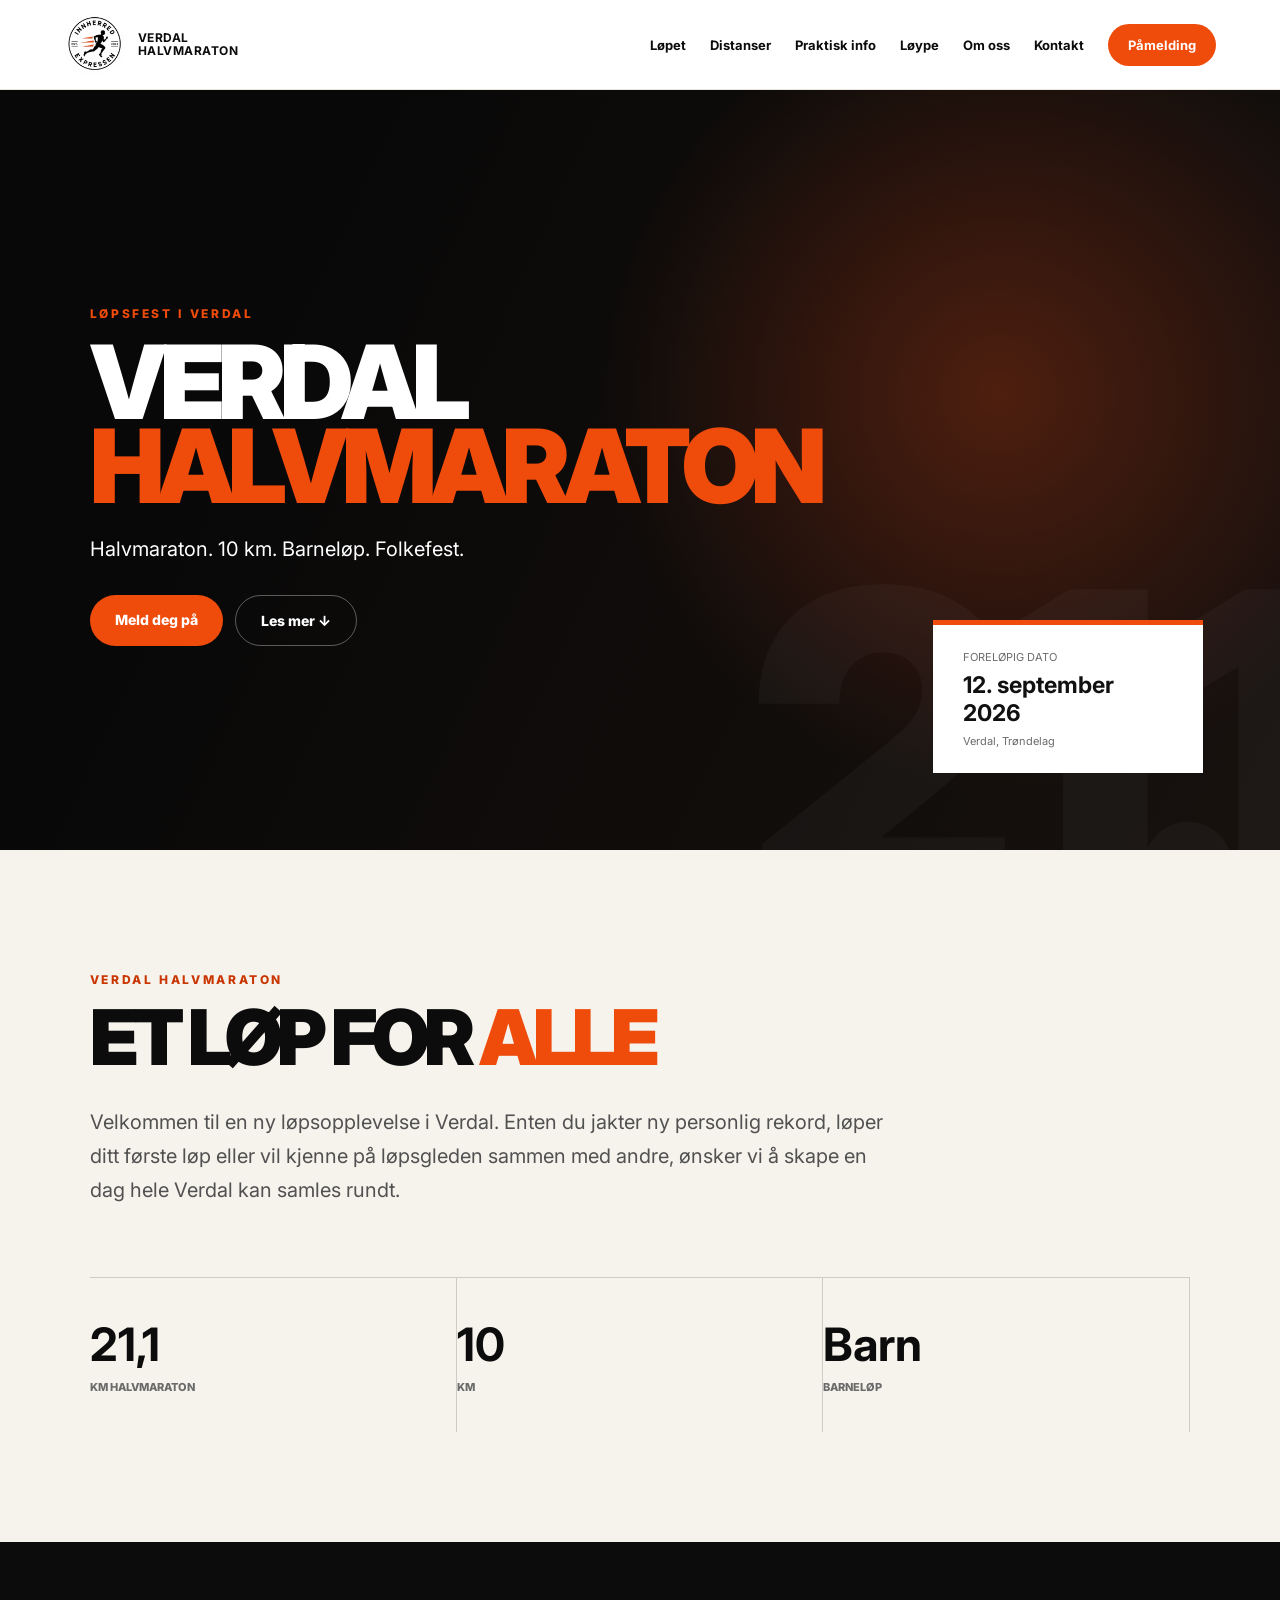
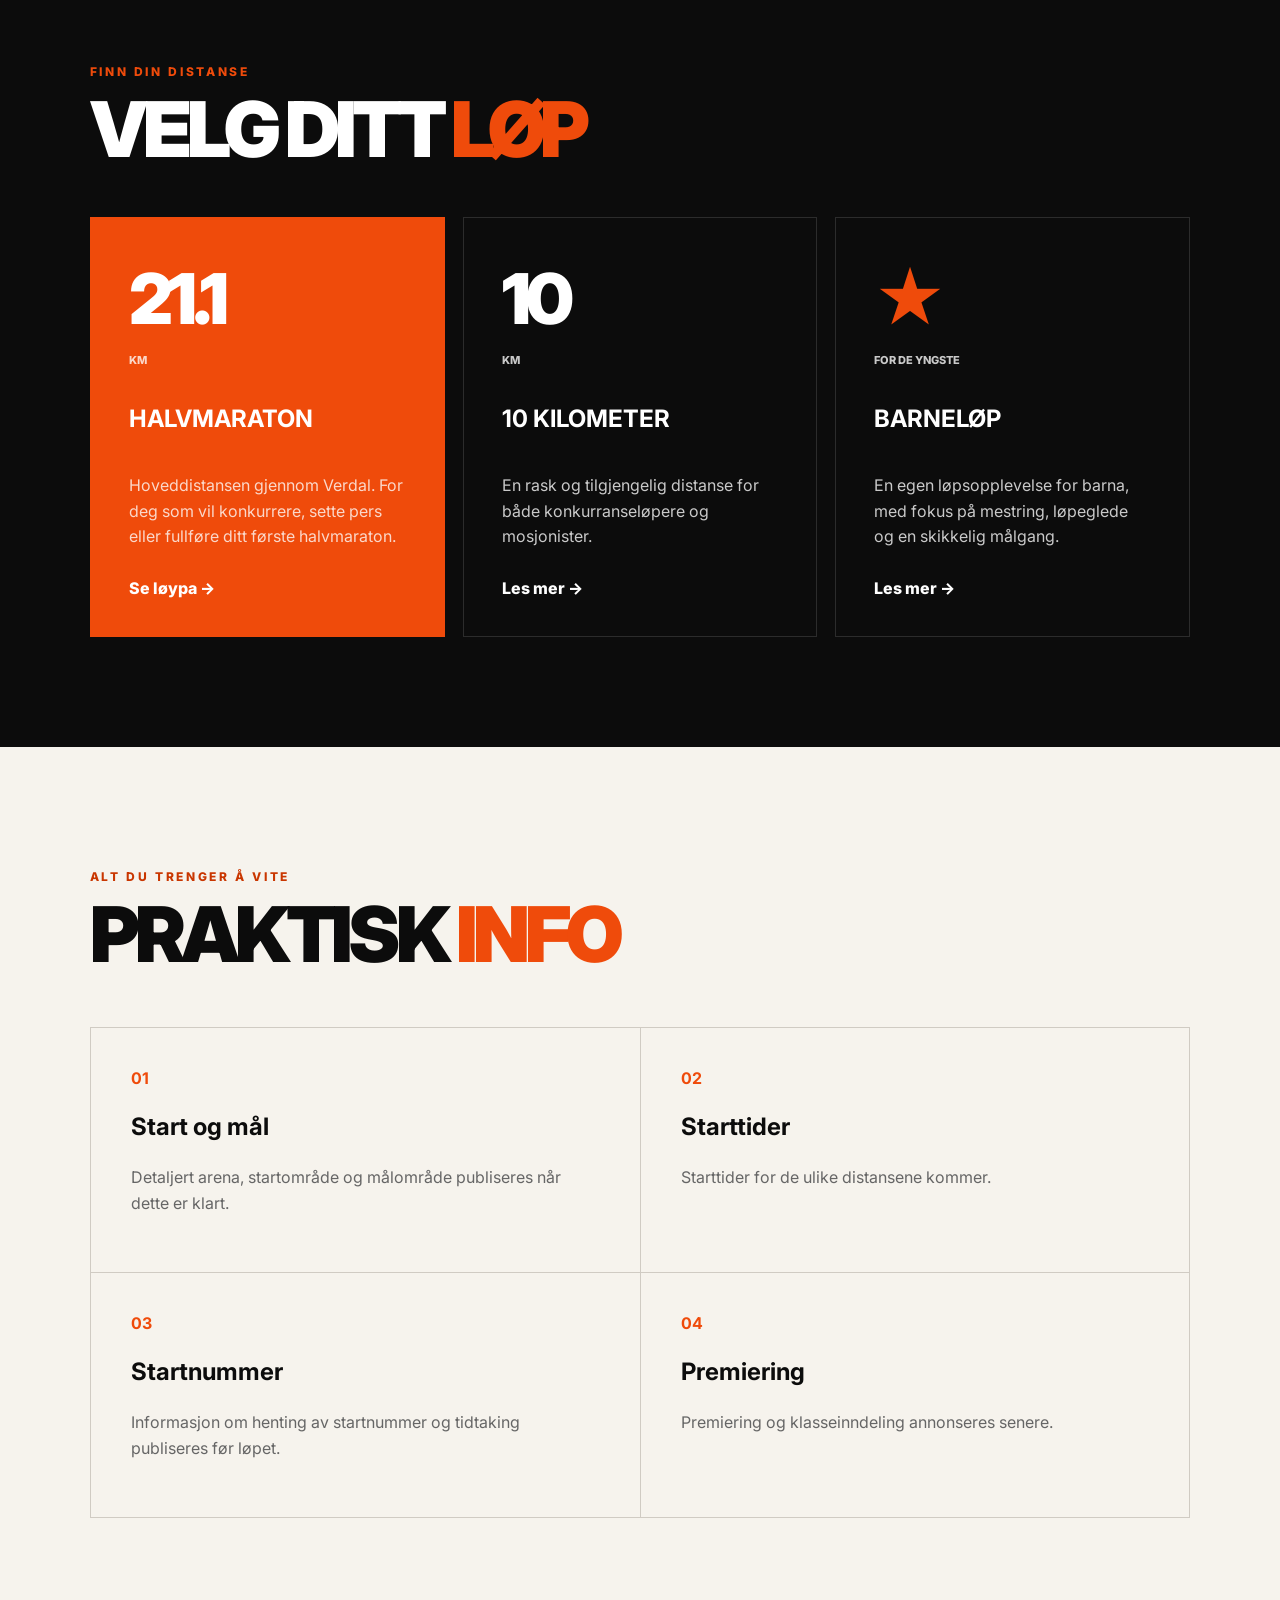
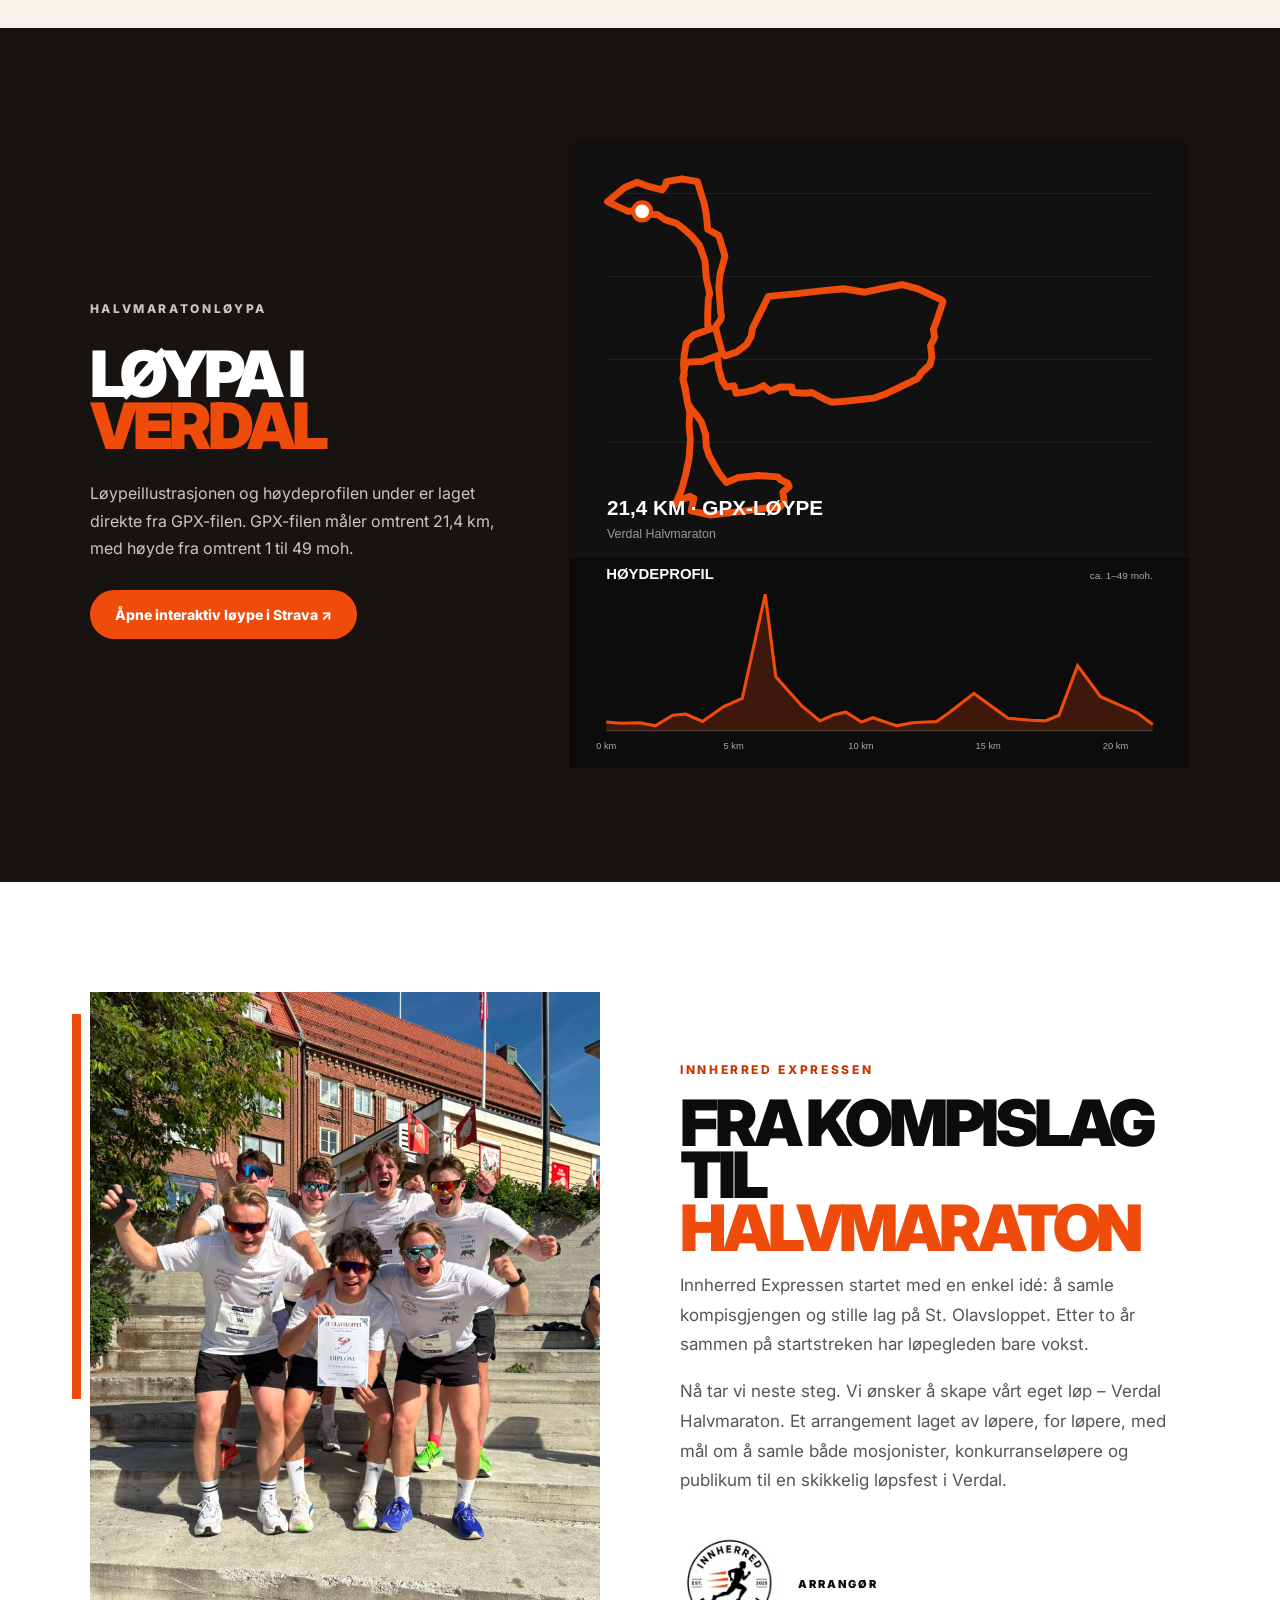
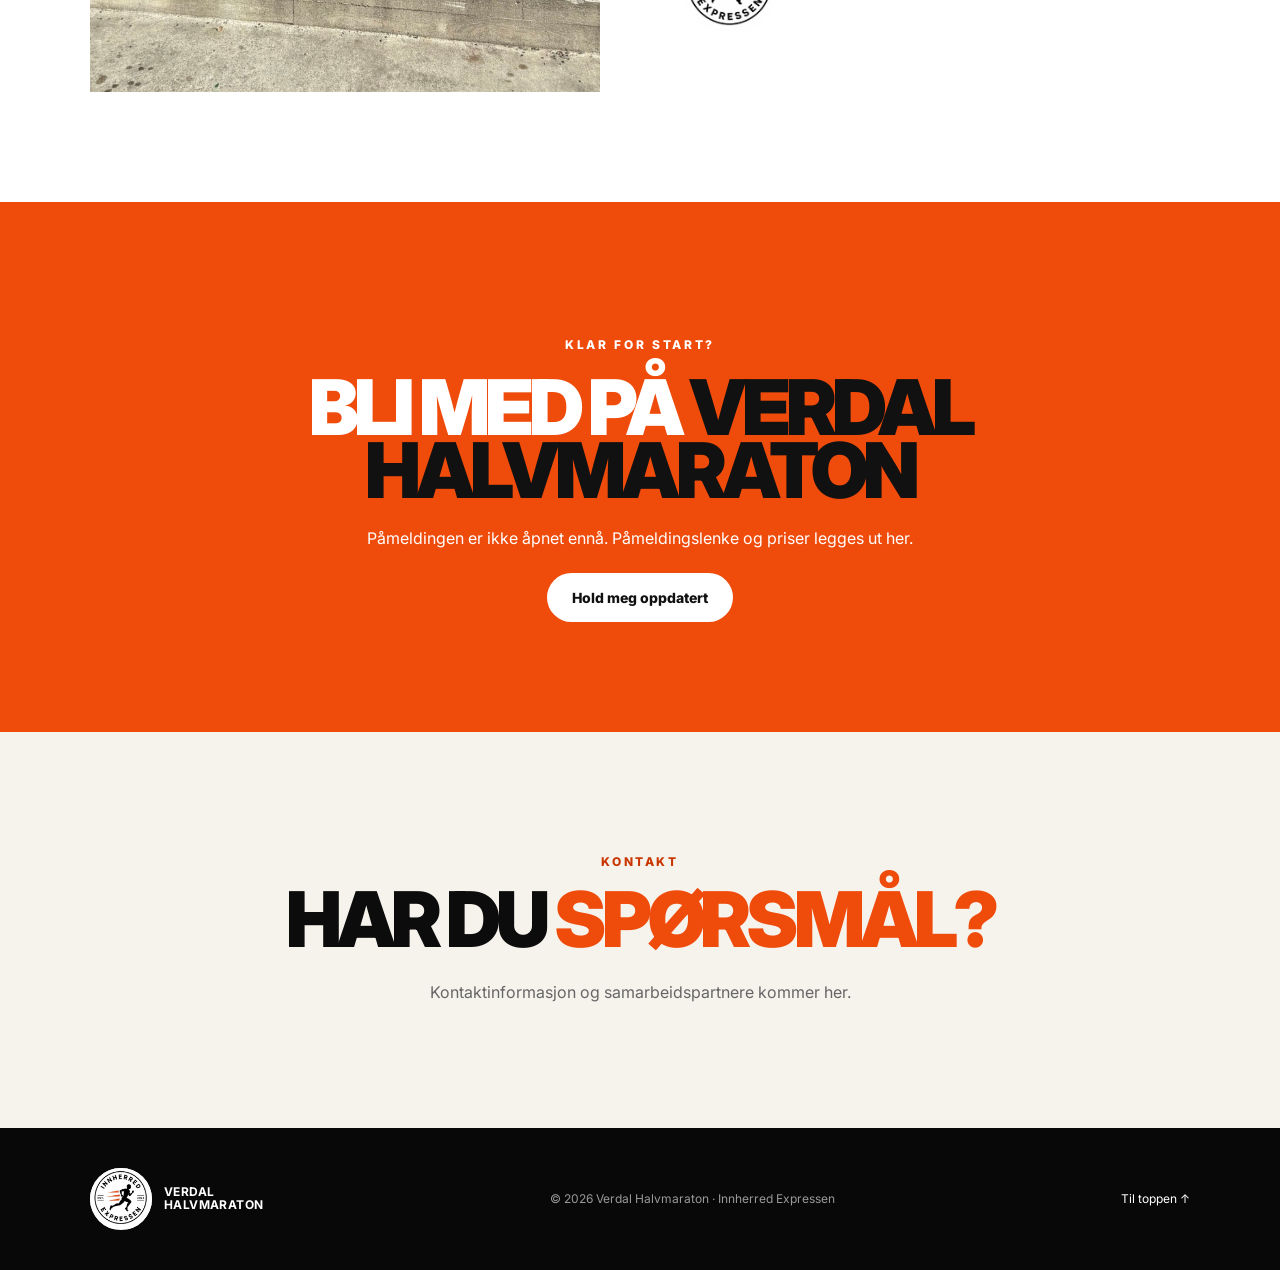
==== commit 878ee40b: "Vis GPX-løype og høydeprofil direkte på nettsiden" ====
--- a/index.html
+++ b/index.html
@@ -1,11 +1 @@
-<!doctype html>
-<html lang="no"><head><meta charset="utf-8"><meta name="viewport" content="width=device-width,initial-scale=1"><meta name="description" content="Verdal Halvmaraton – løpsfest i Verdal, arrangert av Innherred Expressen."><title>Verdal Halvmaraton</title><link rel="preconnect" href="https://fonts.googleapis.com"><link rel="preconnect" href="https://fonts.gstatic.com" crossorigin><link href="https://fonts.googleapis.com/css2?family=Inter:wght@400;500;600;700;800;900&display=swap" rel="stylesheet"><link rel="stylesheet" href="styles.css"></head><body>
-<header class="header"><a class="brand" href="#top"><img src="images/innherred-expressen-logo.jpg" alt="Innherred Expressen"><span>VERDAL<br><b>HALVMARATON</b></span></a><button class="menu" aria-label="Åpne meny">☰</button><nav><a href="#lopet">Løpet</a><a href="#distanser">Distanser</a><a href="#praktisk">Praktisk info</a><a href="#loype">Løype</a><a href="#omoss">Om oss</a><a href="#kontakt">Kontakt</a><a class="nav-cta" href="#pamelding">Påmelding</a></nav></header>
-<main id="top"><section class="hero"><div class="hero-bg"></div><div class="hero-content"><p class="eyebrow">LØPSFEST I VERDAL</p><h1>VERDAL<br><span>HALVMARATON</span></h1><p class="lead">Halvmaraton. 10 km. Barneløp. Folkefest.</p><div class="hero-actions"><a class="btn primary" href="#pamelding">Meld deg på</a><a class="btn ghost" href="#lopet">Les mer ↓</a></div></div><div class="event-card"><span>FORELØPIG DATO</span><strong>12. september 2026</strong><small>Verdal, Trøndelag</small></div></section>
-<section class="intro section" id="lopet"><p class="eyebrow dark">VERDAL HALVMARATON</p><h2>ET LØP FOR <span>ALLE</span></h2><p class="section-lead">Velkommen til en ny løpsopplevelse i Verdal. Enten du jakter ny personlig rekord, løper ditt første løp eller vil kjenne på løpsgleden sammen med andre, ønsker vi å skape en dag hele Verdal kan samles rundt.</p><div class="stats"><div><strong>21,1</strong><span>KM HALVMARATON</span></div><div><strong>10</strong><span>KM</span></div><div><strong>Barn</strong><span>BARNELØP</span></div></div></section>
-<section class="dark-section section" id="distanser"><p class="eyebrow">FINN DIN DISTANSE</p><h2>VELG DITT <span>LØP</span></h2><div class="cards"><article class="race-card featured"><div class="race-number">21.1</div><p>KM</p><h3>HALVMARATON</h3><p>Hoveddistansen gjennom Verdal. For deg som vil konkurrere, sette pers eller fullføre ditt første halvmaraton.</p><a href="#loype">Se løypa →</a></article><article class="race-card"><div class="race-number">10</div><p>KM</p><h3>10 KILOMETER</h3><p>En rask og tilgjengelig distanse for både konkurranseløpere og mosjonister.</p><a href="#praktisk">Les mer →</a></article><article class="race-card"><div class="race-number child-run">★</div><p>FOR DE YNGSTE</p><h3>BARNELØP</h3><p>En egen løpsopplevelse for barna, med fokus på mestring, løpeglede og en skikkelig målgang.</p><a href="#praktisk">Les mer →</a></article></div></section>
-<section class="section info" id="praktisk"><p class="eyebrow dark">ALT DU TRENGER Å VITE</p><h2>PRAKTISK <span>INFO</span></h2><div class="info-grid"><div><b>01</b><h3>Start og mål</h3><p>Detaljert arena, startområde og målområde publiseres når dette er klart.</p></div><div><b>02</b><h3>Starttider</h3><p>Starttider for de ulike distansene kommer.</p></div><div><b>03</b><h3>Startnummer</h3><p>Informasjon om henting av startnummer og tidtaking publiseres før løpet.</p></div><div><b>04</b><h3>Premiering</h3><p>Premiering og klasseinndeling annonseres senere.</p></div></div></section>
-<section class="route section" id="loype"><div class="route-copy"><p class="eyebrow">HALVMARATONLØYPA</p><h2>21,1 KM<br>GJENNOM <span>VERDAL</span></h2><p>Her finner du den planlagte halvmaratonløypa. Strava blokkerer denne ruten fra å vises direkte inne på nettsiden, så vi sender deg til den komplette løypevisningen hos Strava. Der kan du se både kart, trasé og høydeprofil.</p><a class="btn primary" href="https://www.strava.com/routes/3534234472199984584" target="_blank" rel="noopener">Se løype + høydeprofil ↗</a></div><a class="route-link-card" href="https://www.strava.com/routes/3534234472199984584" target="_blank" rel="noopener"><div class="route-line"></div><div class="route-km">21,1 <small>KM</small></div><strong>HALVMARATONLØYPA</strong><span>Åpne interaktivt kart og høydeprofil i Strava →</span></a></section>
-<section class="about section" id="omoss"><div class="about-photo"><img src="images/innherred-expressen.jpg" alt="Innherred Expressen på St. Olavsloppet"></div><div class="about-copy"><p class="eyebrow dark">INNHERRED EXPRESSEN</p><h2>FRA KOMPISLAG TIL <span>HALVMARATON</span></h2><p>Innherred Expressen startet med en enkel idé: å samle kompisgjengen og stille lag på St. Olavsloppet. Etter to år sammen på startstreken har løpegleden bare vokst.</p><p>Nå tar vi neste steg. Vi ønsker å skape vårt eget løp – Verdal Halvmaraton. Et arrangement laget av løpere, for løpere, med mål om å samle både mosjonister, konkurranseløpere og publikum til en skikkelig løpsfest i Verdal.</p><div class="about-logo"><img src="images/innherred-expressen-logo.jpg" alt="Innherred Expressen logo"><span>ARRANGØR</span></div></div></section>
-<section class="signup section" id="pamelding"><p class="eyebrow">KLAR FOR START?</p><h2>BLI MED PÅ <span>VERDAL HALVMARATON</span></h2><p>Påmeldingen er ikke åpnet ennå. Påmeldingslenke og priser legges ut her.</p><a class="btn light" href="#kontakt">Hold meg oppdatert</a></section><section class="section contact" id="kontakt"><p class="eyebrow dark">KONTAKT</p><h2>HAR DU <span>SPØRSMÅL?</span></h2><p>Kontaktinformasjon og samarbeidspartnere kommer her.</p></section></main>
-<footer><div class="brand footer-brand"><img src="images/innherred-expressen-logo.jpg" alt="Innherred Expressen"><span>VERDAL<br><b>HALVMARATON</b></span></div><p>© 2026 Verdal Halvmaraton · Innherred Expressen</p><a href="#top">Til toppen ↑</a></footer><script src="script.js"></script></body></html>+<!doctype html><html lang="no"><head><meta charset="utf-8"><meta name="viewport" content="width=device-width,initial-scale=1"><meta name="description" content="Verdal Halvmaraton – løpsfest i Verdal, arrangert av Innherred Expressen."><title>Verdal Halvmaraton</title><link rel="preconnect" href="https://fonts.googleapis.com"><link rel="preconnect" href="https://fonts.gstatic.com" crossorigin><link href="https://fonts.googleapis.com/css2?family=Inter:wght@400;500;600;700;800;900&display=swap" rel="stylesheet"><link rel="stylesheet" href="styles.css"></head><body><header class="header"><a class="brand" href="#top"><img src="images/innherred-expressen-logo.jpg" alt="Innherred Expressen"><span>VERDAL<br><b>HALVMARATON</b></span></a><button class="menu" aria-label="Åpne meny">☰</button><nav><a href="#lopet">Løpet</a><a href="#distanser">Distanser</a><a href="#praktisk">Praktisk info</a><a href="#loype">Løype</a><a href="#omoss">Om oss</a><a href="#kontakt">Kontakt</a><a class="nav-cta" href="#pamelding">Påmelding</a></nav></header><main id="top"><section class="hero"><div class="hero-bg"></div><div class="hero-content"><p class="eyebrow">LØPSFEST I VERDAL</p><h1>VERDAL<br><span>HALVMARATON</span></h1><p class="lead">Halvmaraton. 10 km. Barneløp. Folkefest.</p><div class="hero-actions"><a class="btn primary" href="#pamelding">Meld deg på</a><a class="btn ghost" href="#lopet">Les mer ↓</a></div></div><div class="event-card"><span>FORELØPIG DATO</span><strong>12. september 2026</strong><small>Verdal, Trøndelag</small></div></section><section class="intro section" id="lopet"><p class="eyebrow dark">VERDAL HALVMARATON</p><h2>ET LØP FOR <span>ALLE</span></h2><p class="section-lead">Velkommen til en ny løpsopplevelse i Verdal. Enten du jakter ny personlig rekord, løper ditt første løp eller vil kjenne på løpsgleden sammen med andre, ønsker vi å skape en dag hele Verdal kan samles rundt.</p><div class="stats"><div><strong>21,1</strong><span>KM HALVMARATON</span></div><div><strong>10</strong><span>KM</span></div><div><strong>Barn</strong><span>BARNELØP</span></div></div></section><section class="dark-section section" id="distanser"><p class="eyebrow">FINN DIN DISTANSE</p><h2>VELG DITT <span>LØP</span></h2><div class="cards"><article class="race-card featured"><div class="race-number">21.1</div><p>KM</p><h3>HALVMARATON</h3><p>Hoveddistansen gjennom Verdal. For deg som vil konkurrere, sette pers eller fullføre ditt første halvmaraton.</p><a href="#loype">Se løypa →</a></article><article class="race-card"><div class="race-number">10</div><p>KM</p><h3>10 KILOMETER</h3><p>En rask og tilgjengelig distanse for både konkurranseløpere og mosjonister.</p><a href="#praktisk">Les mer →</a></article><article class="race-card"><div class="race-number child-run">★</div><p>FOR DE YNGSTE</p><h3>BARNELØP</h3><p>En egen løpsopplevelse for barna, med fokus på mestring, løpeglede og en skikkelig målgang.</p><a href="#praktisk">Les mer →</a></article></div></section><section class="section info" id="praktisk"><p class="eyebrow dark">ALT DU TRENGER Å VITE</p><h2>PRAKTISK <span>INFO</span></h2><div class="info-grid"><div><b>01</b><h3>Start og mål</h3><p>Detaljert arena, startområde og målområde publiseres når dette er klart.</p></div><div><b>02</b><h3>Starttider</h3><p>Starttider for de ulike distansene kommer.</p></div><div><b>03</b><h3>Startnummer</h3><p>Informasjon om henting av startnummer og tidtaking publiseres før løpet.</p></div><div><b>04</b><h3>Premiering</h3><p>Premiering og klasseinndeling annonseres senere.</p></div></div></section><section class="route section" id="loype"><div class="route-copy"><p class="eyebrow">HALVMARATONLØYPA</p><h2>LØYPA I <span>VERDAL</span></h2><p>Løypeillustrasjonen og høydeprofilen under er laget direkte fra GPX-filen. GPX-filen måler omtrent 21,4 km, med høyde fra omtrent 1 til 49 moh.</p><a class="btn primary" href="https://www.strava.com/routes/3534234472199984584" target="_blank" rel="noopener">Åpne interaktiv løype i Strava ↗</a></div><div class="gpx-visuals"><img src="images/halvmaraton-loype.svg" alt="Løypekart for Verdal Halvmaraton"><img class="elevation" src="images/halvmaraton-hoydeprofil.svg" alt="Høydeprofil for Verdal Halvmaraton"></div></section><section class="about section" id="omoss"><div class="about-photo"><img src="images/innherred-expressen.jpg" alt="Innherred Expressen på St. Olavsloppet"></div><div class="about-copy"><p class="eyebrow dark">INNHERRED EXPRESSEN</p><h2>FRA KOMPISLAG TIL <span>HALVMARATON</span></h2><p>Innherred Expressen startet med en enkel idé: å samle kompisgjengen og stille lag på St. Olavsloppet. Etter to år sammen på startstreken har løpegleden bare vokst.</p><p>Nå tar vi neste steg. Vi ønsker å skape vårt eget løp – Verdal Halvmaraton. Et arrangement laget av løpere, for løpere, med mål om å samle både mosjonister, konkurranseløpere og publikum til en skikkelig løpsfest i Verdal.</p><div class="about-logo"><img src="images/innherred-expressen-logo.jpg" alt="Innherred Expressen logo"><span>ARRANGØR</span></div></div></section><section class="signup section" id="pamelding"><p class="eyebrow">KLAR FOR START?</p><h2>BLI MED PÅ <span>VERDAL HALVMARATON</span></h2><p>Påmeldingen er ikke åpnet ennå. Påmeldingslenke og priser legges ut her.</p><a class="btn light" href="#kontakt">Hold meg oppdatert</a></section><section class="section contact" id="kontakt"><p class="eyebrow dark">KONTAKT</p><h2>HAR DU <span>SPØRSMÅL?</span></h2><p>Kontaktinformasjon og samarbeidspartnere kommer her.</p></section></main><footer><div class="brand footer-brand"><img src="images/innherred-expressen-logo.jpg" alt="Innherred Expressen"><span>VERDAL<br><b>HALVMARATON</b></span></div><p>© 2026 Verdal Halvmaraton · Innherred Expressen</p><a href="#top">Til toppen ↑</a></footer><script src="script.js"></script></body></html>
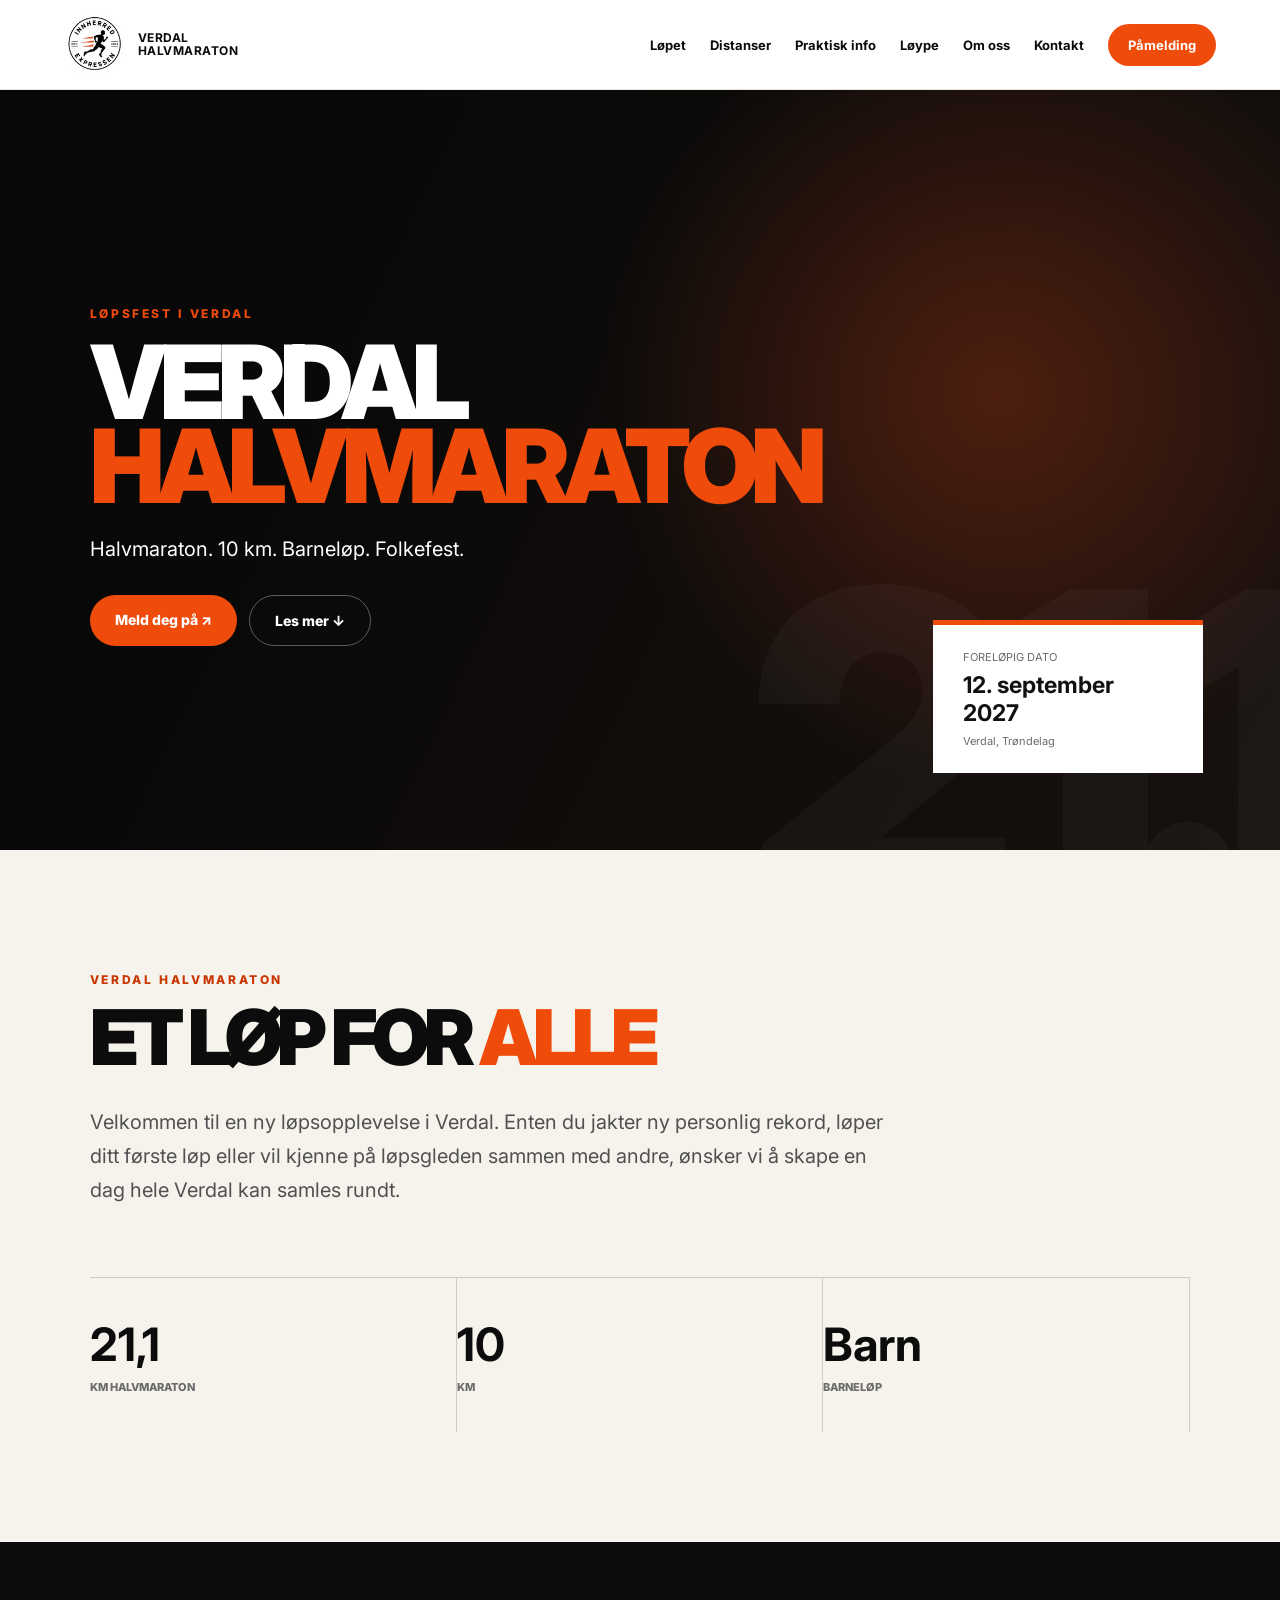
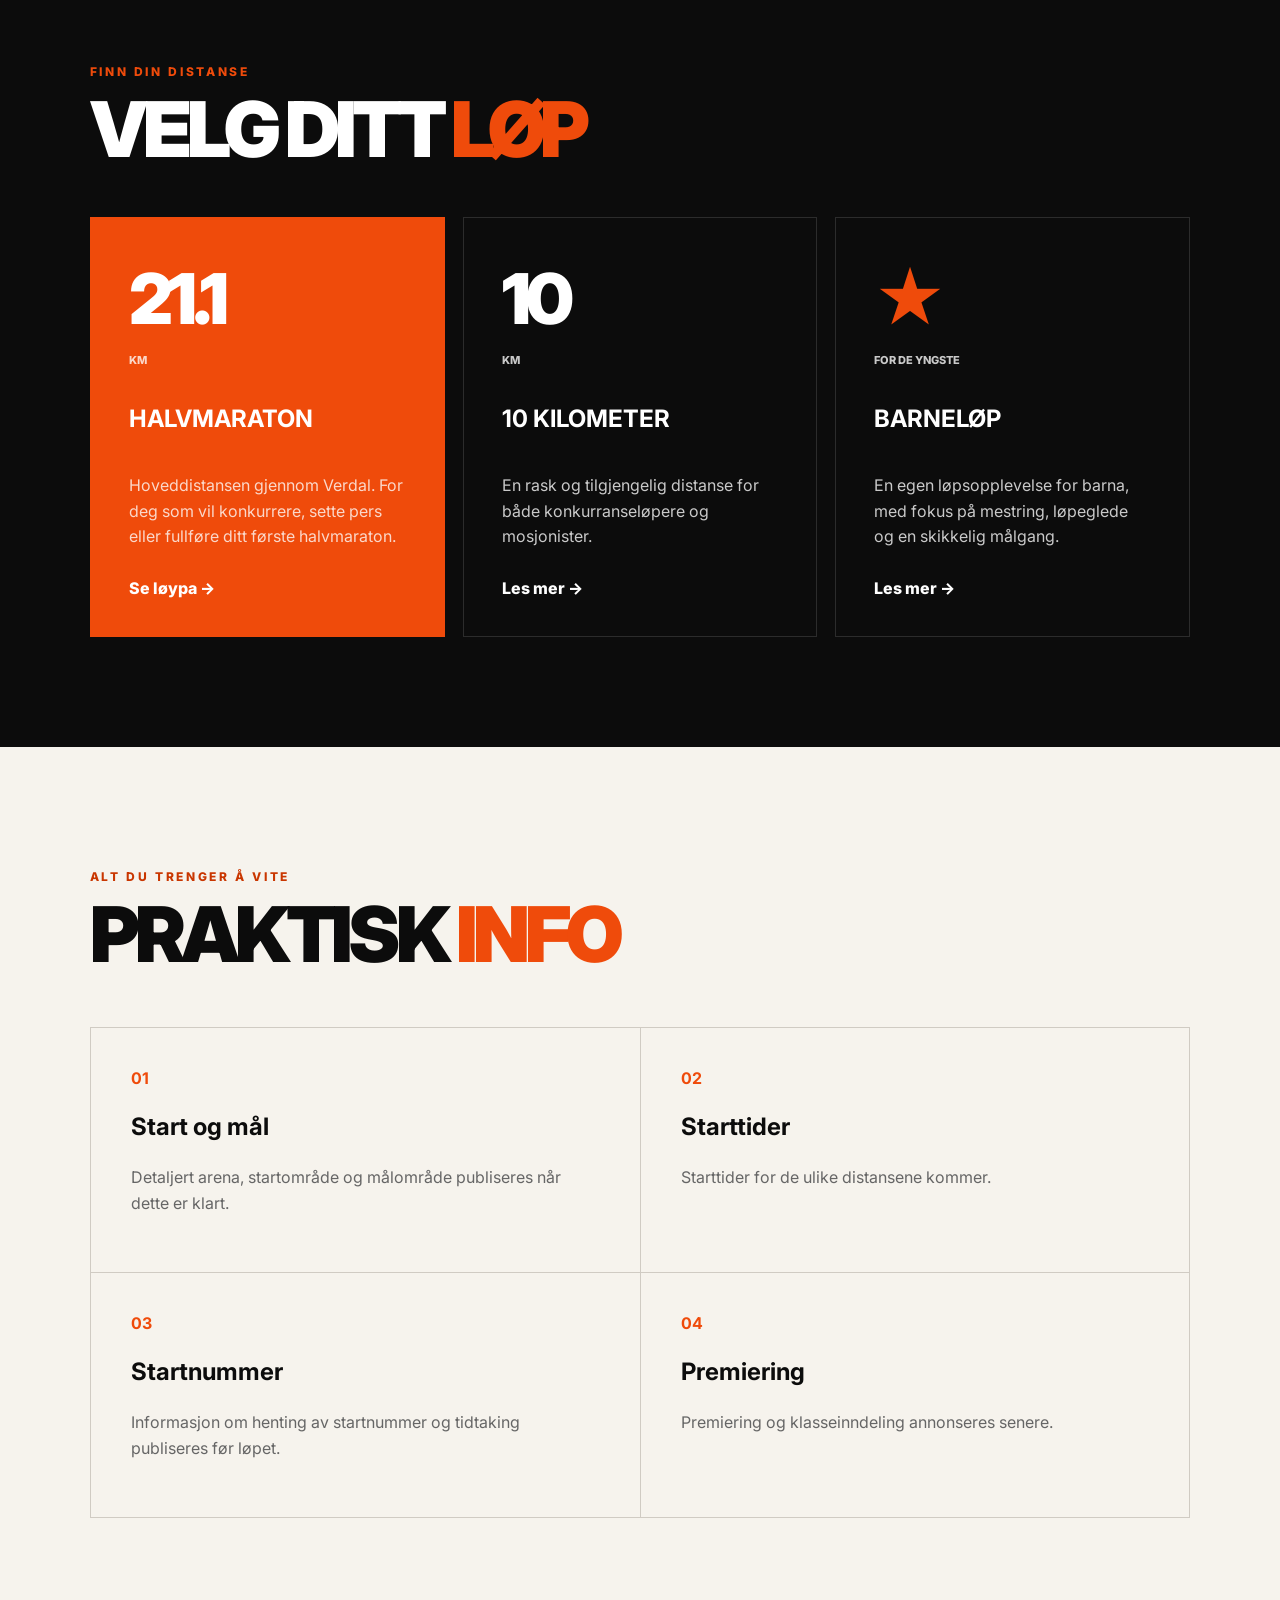
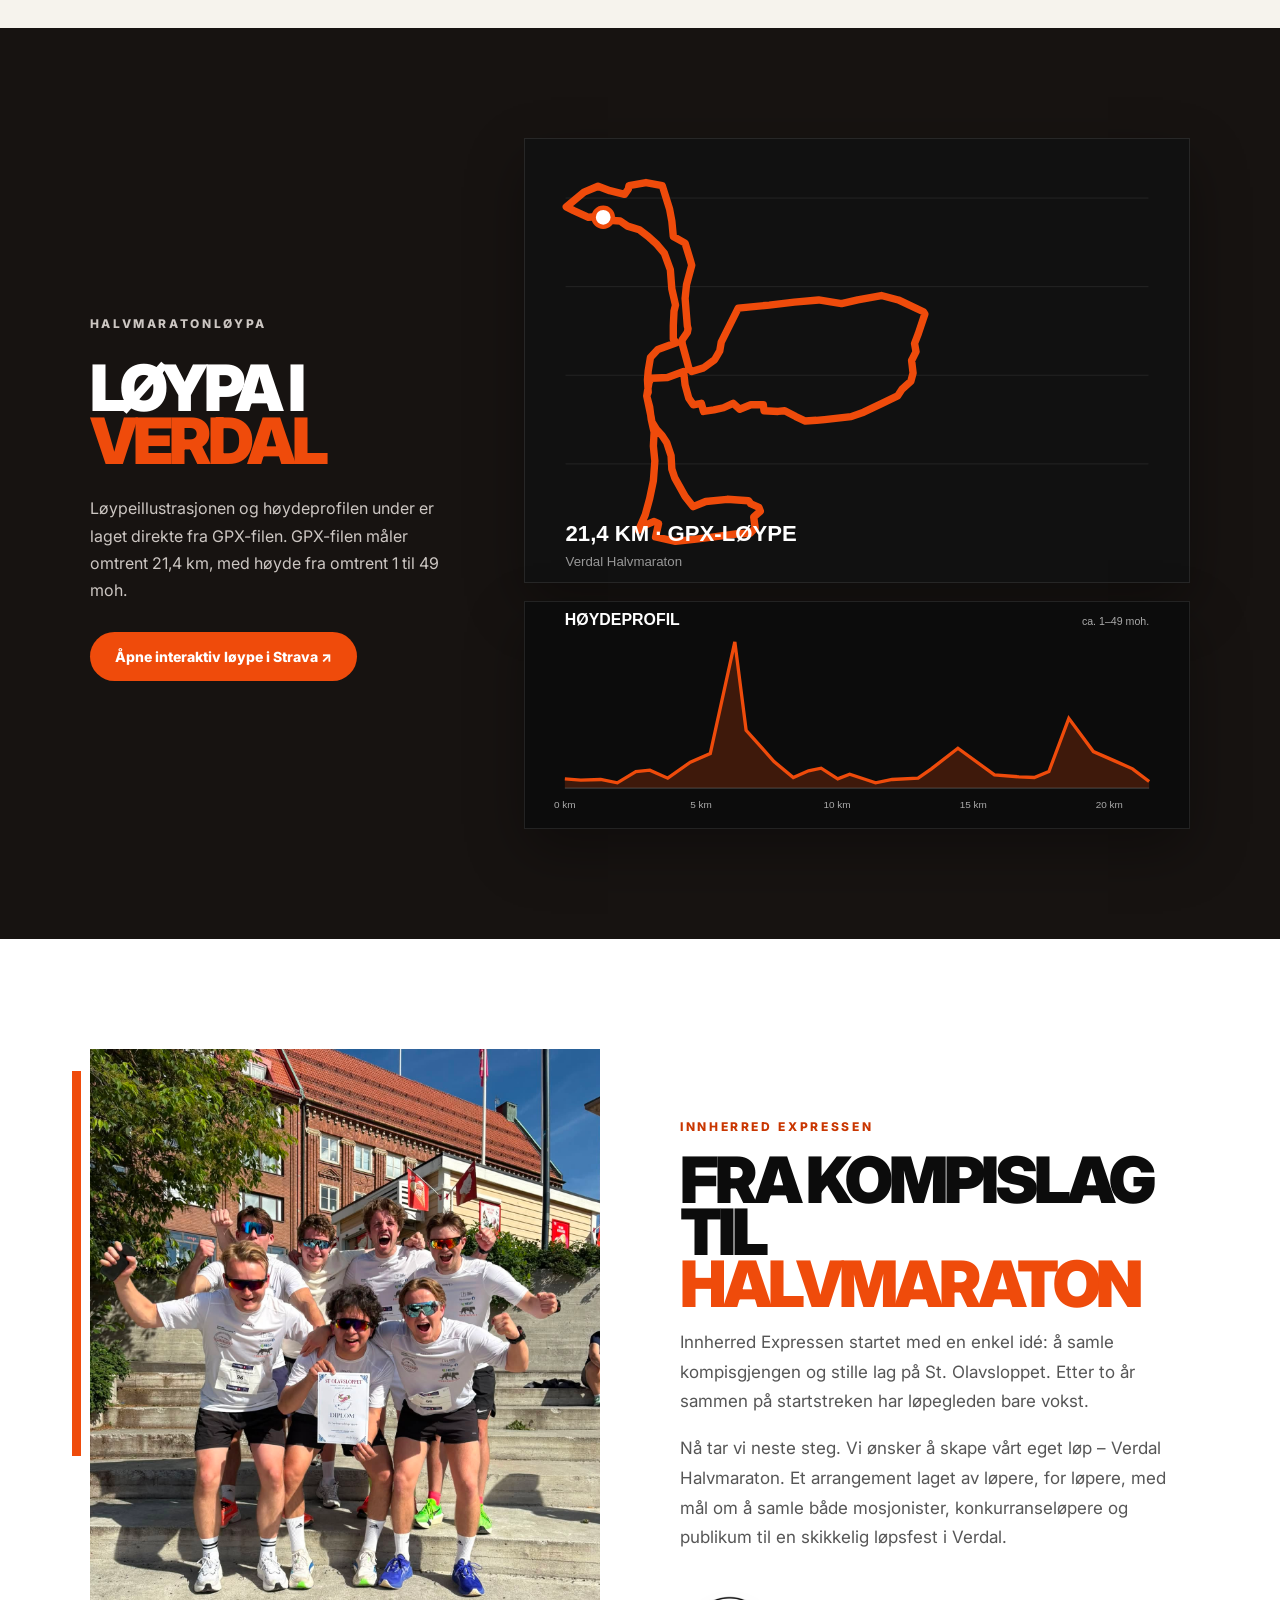
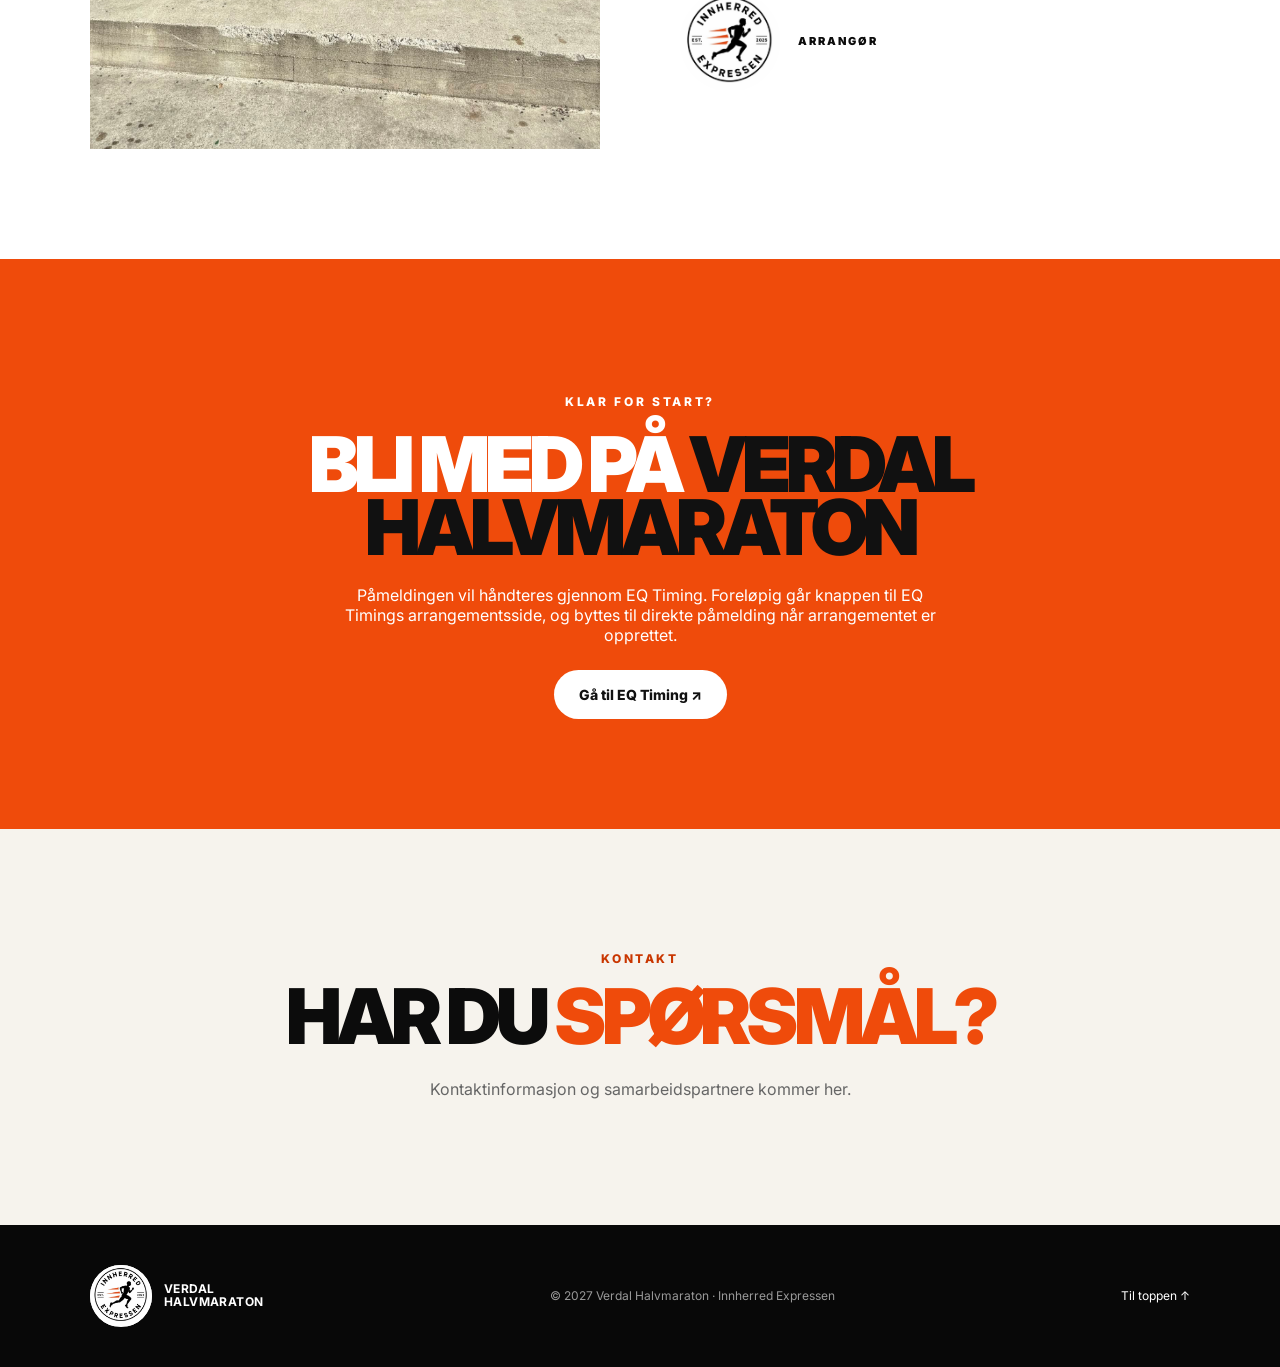
==== commit c1523118: "Oppdater dato til 2027 og legg inn EQ Timing påmelding" ====
--- a/index.html
+++ b/index.html
@@ -1 +1 @@
-<!doctype html><html lang="no"><head><meta charset="utf-8"><meta name="viewport" content="width=device-width,initial-scale=1"><meta name="description" content="Verdal Halvmaraton – løpsfest i Verdal, arrangert av Innherred Expressen."><title>Verdal Halvmaraton</title><link rel="preconnect" href="https://fonts.googleapis.com"><link rel="preconnect" href="https://fonts.gstatic.com" crossorigin><link href="https://fonts.googleapis.com/css2?family=Inter:wght@400;500;600;700;800;900&display=swap" rel="stylesheet"><link rel="stylesheet" href="styles.css"></head><body><header class="header"><a class="brand" href="#top"><img src="images/innherred-expressen-logo.jpg" alt="Innherred Expressen"><span>VERDAL<br><b>HALVMARATON</b></span></a><button class="menu" aria-label="Åpne meny">☰</button><nav><a href="#lopet">Løpet</a><a href="#distanser">Distanser</a><a href="#praktisk">Praktisk info</a><a href="#loype">Løype</a><a href="#omoss">Om oss</a><a href="#kontakt">Kontakt</a><a class="nav-cta" href="#pamelding">Påmelding</a></nav></header><main id="top"><section class="hero"><div class="hero-bg"></div><div class="hero-content"><p class="eyebrow">LØPSFEST I VERDAL</p><h1>VERDAL<br><span>HALVMARATON</span></h1><p class="lead">Halvmaraton. 10 km. Barneløp. Folkefest.</p><div class="hero-actions"><a class="btn primary" href="#pamelding">Meld deg på</a><a class="btn ghost" href="#lopet">Les mer ↓</a></div></div><div class="event-card"><span>FORELØPIG DATO</span><strong>12. september 2026</strong><small>Verdal, Trøndelag</small></div></section><section class="intro section" id="lopet"><p class="eyebrow dark">VERDAL HALVMARATON</p><h2>ET LØP FOR <span>ALLE</span></h2><p class="section-lead">Velkommen til en ny løpsopplevelse i Verdal. Enten du jakter ny personlig rekord, løper ditt første løp eller vil kjenne på løpsgleden sammen med andre, ønsker vi å skape en dag hele Verdal kan samles rundt.</p><div class="stats"><div><strong>21,1</strong><span>KM HALVMARATON</span></div><div><strong>10</strong><span>KM</span></div><div><strong>Barn</strong><span>BARNELØP</span></div></div></section><section class="dark-section section" id="distanser"><p class="eyebrow">FINN DIN DISTANSE</p><h2>VELG DITT <span>LØP</span></h2><div class="cards"><article class="race-card featured"><div class="race-number">21.1</div><p>KM</p><h3>HALVMARATON</h3><p>Hoveddistansen gjennom Verdal. For deg som vil konkurrere, sette pers eller fullføre ditt første halvmaraton.</p><a href="#loype">Se løypa →</a></article><article class="race-card"><div class="race-number">10</div><p>KM</p><h3>10 KILOMETER</h3><p>En rask og tilgjengelig distanse for både konkurranseløpere og mosjonister.</p><a href="#praktisk">Les mer →</a></article><article class="race-card"><div class="race-number child-run">★</div><p>FOR DE YNGSTE</p><h3>BARNELØP</h3><p>En egen løpsopplevelse for barna, med fokus på mestring, løpeglede og en skikkelig målgang.</p><a href="#praktisk">Les mer →</a></article></div></section><section class="section info" id="praktisk"><p class="eyebrow dark">ALT DU TRENGER Å VITE</p><h2>PRAKTISK <span>INFO</span></h2><div class="info-grid"><div><b>01</b><h3>Start og mål</h3><p>Detaljert arena, startområde og målområde publiseres når dette er klart.</p></div><div><b>02</b><h3>Starttider</h3><p>Starttider for de ulike distansene kommer.</p></div><div><b>03</b><h3>Startnummer</h3><p>Informasjon om henting av startnummer og tidtaking publiseres før løpet.</p></div><div><b>04</b><h3>Premiering</h3><p>Premiering og klasseinndeling annonseres senere.</p></div></div></section><section class="route section" id="loype"><div class="route-copy"><p class="eyebrow">HALVMARATONLØYPA</p><h2>LØYPA I <span>VERDAL</span></h2><p>Løypeillustrasjonen og høydeprofilen under er laget direkte fra GPX-filen. GPX-filen måler omtrent 21,4 km, med høyde fra omtrent 1 til 49 moh.</p><a class="btn primary" href="https://www.strava.com/routes/3534234472199984584" target="_blank" rel="noopener">Åpne interaktiv løype i Strava ↗</a></div><div class="gpx-visuals"><img src="images/halvmaraton-loype.svg" alt="Løypekart for Verdal Halvmaraton"><img class="elevation" src="images/halvmaraton-hoydeprofil.svg" alt="Høydeprofil for Verdal Halvmaraton"></div></section><section class="about section" id="omoss"><div class="about-photo"><img src="images/innherred-expressen.jpg" alt="Innherred Expressen på St. Olavsloppet"></div><div class="about-copy"><p class="eyebrow dark">INNHERRED EXPRESSEN</p><h2>FRA KOMPISLAG TIL <span>HALVMARATON</span></h2><p>Innherred Expressen startet med en enkel idé: å samle kompisgjengen og stille lag på St. Olavsloppet. Etter to år sammen på startstreken har løpegleden bare vokst.</p><p>Nå tar vi neste steg. Vi ønsker å skape vårt eget løp – Verdal Halvmaraton. Et arrangement laget av løpere, for løpere, med mål om å samle både mosjonister, konkurranseløpere og publikum til en skikkelig løpsfest i Verdal.</p><div class="about-logo"><img src="images/innherred-expressen-logo.jpg" alt="Innherred Expressen logo"><span>ARRANGØR</span></div></div></section><section class="signup section" id="pamelding"><p class="eyebrow">KLAR FOR START?</p><h2>BLI MED PÅ <span>VERDAL HALVMARATON</span></h2><p>Påmeldingen er ikke åpnet ennå. Påmeldingslenke og priser legges ut her.</p><a class="btn light" href="#kontakt">Hold meg oppdatert</a></section><section class="section contact" id="kontakt"><p class="eyebrow dark">KONTAKT</p><h2>HAR DU <span>SPØRSMÅL?</span></h2><p>Kontaktinformasjon og samarbeidspartnere kommer her.</p></section></main><footer><div class="brand footer-brand"><img src="images/innherred-expressen-logo.jpg" alt="Innherred Expressen"><span>VERDAL<br><b>HALVMARATON</b></span></div><p>© 2026 Verdal Halvmaraton · Innherred Expressen</p><a href="#top">Til toppen ↑</a></footer><script src="script.js"></script></body></html>+<!doctype html><html lang="no"><head><meta charset="utf-8"><meta name="viewport" content="width=device-width,initial-scale=1"><meta name="description" content="Verdal Halvmaraton – løpsfest i Verdal, arrangert av Innherred Expressen."><title>Verdal Halvmaraton</title><link rel="preconnect" href="https://fonts.googleapis.com"><link rel="preconnect" href="https://fonts.gstatic.com" crossorigin><link href="https://fonts.googleapis.com/css2?family=Inter:wght@400;500;600;700;800;900&display=swap" rel="stylesheet"><link rel="stylesheet" href="styles.css"></head><body><header class="header"><a class="brand" href="#top"><img src="images/innherred-expressen-logo.jpg" alt="Innherred Expressen"><span>VERDAL<br><b>HALVMARATON</b></span></a><button class="menu" aria-label="Åpne meny">☰</button><nav><a href="#lopet">Løpet</a><a href="#distanser">Distanser</a><a href="#praktisk">Praktisk info</a><a href="#loype">Løype</a><a href="#omoss">Om oss</a><a href="#kontakt">Kontakt</a><a class="nav-cta" href="https://events.eqtiming.com/eventlist?fullscreen=true&locale=no&theme=eqtiming" target="_blank" rel="noopener">Påmelding</a></nav></header><main id="top"><section class="hero"><div class="hero-bg"></div><div class="hero-content"><p class="eyebrow">LØPSFEST I VERDAL</p><h1>VERDAL<br><span>HALVMARATON</span></h1><p class="lead">Halvmaraton. 10 km. Barneløp. Folkefest.</p><div class="hero-actions"><a class="btn primary" href="https://events.eqtiming.com/eventlist?fullscreen=true&locale=no&theme=eqtiming" target="_blank" rel="noopener">Meld deg på ↗</a><a class="btn ghost" href="#lopet">Les mer ↓</a></div></div><div class="event-card"><span>FORELØPIG DATO</span><strong>12. september 2027</strong><small>Verdal, Trøndelag</small></div></section><section class="intro section" id="lopet"><p class="eyebrow dark">VERDAL HALVMARATON</p><h2>ET LØP FOR <span>ALLE</span></h2><p class="section-lead">Velkommen til en ny løpsopplevelse i Verdal. Enten du jakter ny personlig rekord, løper ditt første løp eller vil kjenne på løpsgleden sammen med andre, ønsker vi å skape en dag hele Verdal kan samles rundt.</p><div class="stats"><div><strong>21,1</strong><span>KM HALVMARATON</span></div><div><strong>10</strong><span>KM</span></div><div><strong>Barn</strong><span>BARNELØP</span></div></div></section><section class="dark-section section" id="distanser"><p class="eyebrow">FINN DIN DISTANSE</p><h2>VELG DITT <span>LØP</span></h2><div class="cards"><article class="race-card featured"><div class="race-number">21.1</div><p>KM</p><h3>HALVMARATON</h3><p>Hoveddistansen gjennom Verdal. For deg som vil konkurrere, sette pers eller fullføre ditt første halvmaraton.</p><a href="#loype">Se løypa →</a></article><article class="race-card"><div class="race-number">10</div><p>KM</p><h3>10 KILOMETER</h3><p>En rask og tilgjengelig distanse for både konkurranseløpere og mosjonister.</p><a href="#praktisk">Les mer →</a></article><article class="race-card"><div class="race-number child-run">★</div><p>FOR DE YNGSTE</p><h3>BARNELØP</h3><p>En egen løpsopplevelse for barna, med fokus på mestring, løpeglede og en skikkelig målgang.</p><a href="#praktisk">Les mer →</a></article></div></section><section class="section info" id="praktisk"><p class="eyebrow dark">ALT DU TRENGER Å VITE</p><h2>PRAKTISK <span>INFO</span></h2><div class="info-grid"><div><b>01</b><h3>Start og mål</h3><p>Detaljert arena, startområde og målområde publiseres når dette er klart.</p></div><div><b>02</b><h3>Starttider</h3><p>Starttider for de ulike distansene kommer.</p></div><div><b>03</b><h3>Startnummer</h3><p>Informasjon om henting av startnummer og tidtaking publiseres før løpet.</p></div><div><b>04</b><h3>Premiering</h3><p>Premiering og klasseinndeling annonseres senere.</p></div></div></section><section class="route section" id="loype"><div class="route-copy"><p class="eyebrow">HALVMARATONLØYPA</p><h2>LØYPA I <span>VERDAL</span></h2><p>Løypeillustrasjonen og høydeprofilen under er laget direkte fra GPX-filen. GPX-filen måler omtrent 21,4 km, med høyde fra omtrent 1 til 49 moh.</p><a class="btn primary" href="https://www.strava.com/routes/3534234472199984584" target="_blank" rel="noopener">Åpne interaktiv løype i Strava ↗</a></div><div class="gpx-visuals"><img src="images/halvmaraton-loype.svg" alt="Løypekart for Verdal Halvmaraton"><img class="elevation" src="images/halvmaraton-hoydeprofil.svg" alt="Høydeprofil for Verdal Halvmaraton"></div></section><section class="about section" id="omoss"><div class="about-photo"><img src="images/innherred-expressen.jpg" alt="Innherred Expressen på St. Olavsloppet"></div><div class="about-copy"><p class="eyebrow dark">INNHERRED EXPRESSEN</p><h2>FRA KOMPISLAG TIL <span>HALVMARATON</span></h2><p>Innherred Expressen startet med en enkel idé: å samle kompisgjengen og stille lag på St. Olavsloppet. Etter to år sammen på startstreken har løpegleden bare vokst.</p><p>Nå tar vi neste steg. Vi ønsker å skape vårt eget løp – Verdal Halvmaraton. Et arrangement laget av løpere, for løpere, med mål om å samle både mosjonister, konkurranseløpere og publikum til en skikkelig løpsfest i Verdal.</p><div class="about-logo"><img src="images/innherred-expressen-logo.jpg" alt="Innherred Expressen logo"><span>ARRANGØR</span></div></div></section><section class="signup section" id="pamelding"><p class="eyebrow">KLAR FOR START?</p><h2>BLI MED PÅ <span>VERDAL HALVMARATON</span></h2><p>Påmeldingen vil håndteres gjennom EQ Timing. Foreløpig går knappen til EQ Timings arrangementsside, og byttes til direkte påmelding når arrangementet er opprettet.</p><a class="btn light" href="https://events.eqtiming.com/eventlist?fullscreen=true&locale=no&theme=eqtiming" target="_blank" rel="noopener">Gå til EQ Timing ↗</a></section><section class="section contact" id="kontakt"><p class="eyebrow dark">KONTAKT</p><h2>HAR DU <span>SPØRSMÅL?</span></h2><p>Kontaktinformasjon og samarbeidspartnere kommer her.</p></section></main><footer><div class="brand footer-brand"><img src="images/innherred-expressen-logo.jpg" alt="Innherred Expressen"><span>VERDAL<br><b>HALVMARATON</b></span></div><p>© 2027 Verdal Halvmaraton · Innherred Expressen</p><a href="#top">Til toppen ↑</a></footer><script src="script.js"></script></body></html>
--- a/styles.css
+++ b/styles.css
@@ -1 +1 @@
-:root{--orange:#ef4b0b;--orange-dark:#c93600;--ink:#0c0c0c;--muted:#666;--cream:#f6f3ed;--white:#fff}*{box-sizing:border-box}html{scroll-behavior:smooth}body{margin:0;font-family:Inter,Arial,sans-serif;color:var(--ink);background:var(--cream)}a{color:inherit;text-decoration:none}.header{height:90px;padding:0 5vw;display:flex;align-items:center;justify-content:space-between;background:#fff;position:sticky;top:0;z-index:50;border-bottom:1px solid #e8e4de}.brand{display:flex;gap:12px;align-items:center;font-size:12px;line-height:1.05;font-weight:700;letter-spacing:.04em}.brand img{width:62px;height:62px;object-fit:contain;border-radius:50%}.header nav{display:flex;align-items:center;gap:24px;font-size:13px;font-weight:700}.header nav a:hover{color:var(--orange)}.nav-cta{background:var(--orange);color:#fff!important;padding:13px 20px;border-radius:99px}.menu{display:none;border:0;background:none;font-size:24px}.hero{min-height:760px;background:#111;color:white;position:relative;display:flex;align-items:center;padding:7vw;overflow:hidden}.hero-bg{position:absolute;inset:0;background:radial-gradient(circle at 78% 40%,#50200f 0,transparent 36%),linear-gradient(115deg,#080808 20%,#18110e 100%);opacity:.98}.hero:after{content:'21.1';position:absolute;right:-2vw;bottom:-9vw;font-size:34vw;line-height:1;font-weight:900;color:#ffffff08;letter-spacing:-.08em}.hero-content{position:relative;z-index:2}.eyebrow{font-size:12px;font-weight:800;letter-spacing:.22em;color:var(--orange);margin-bottom:20px}.eyebrow.dark{color:var(--orange-dark)}.hero h1,.section h2{font-size:clamp(54px,8vw,118px);line-height:.82;margin:0;letter-spacing:-.065em;font-weight:900}.hero h1 span,.section h2 span{color:var(--orange)}.lead{font-size:20px;margin:28px 0 34px}.hero-actions{display:flex;gap:12px}.btn{display:inline-block;padding:16px 25px;border-radius:99px;font-size:14px;font-weight:800}.primary{background:var(--orange);color:#fff}.ghost{border:1px solid #ffffff55}.event-card{position:absolute;z-index:3;right:6vw;bottom:6vw;background:#fff;color:#111;padding:25px 30px;width:270px;border-top:5px solid var(--orange)}.event-card span,.event-card small{display:block;font-size:11px;color:#6c6c6c}.event-card strong{display:block;font-size:23px;margin:7px 0}.section{padding:110px 7vw}.intro{background:var(--cream)}.section h2{font-size:clamp(45px,6vw,86px);max-width:1000px}.section-lead{font-size:20px;line-height:1.7;max-width:800px;color:#515151;margin:35px 0 70px}.stats{display:grid;grid-template-columns:repeat(3,1fr);border-top:1px solid #d0cbc3}.stats div{padding:38px 0;border-right:1px solid #d0cbc3}.stats strong,.stats span{display:block}.stats strong{font-size:46px}.stats span{font-size:11px;font-weight:800;margin-top:8px;color:#6b6b6b}.dark-section{background:var(--ink);color:#fff}.cards{display:grid;grid-template-columns:repeat(3,1fr);gap:18px;margin-top:55px}.race-card{border:1px solid #ffffff22;padding:38px;min-height:420px;display:flex;flex-direction:column}.race-card.featured{background:var(--orange);color:#fff;border-color:var(--orange)}.race-number{font-size:70px;font-weight:900;letter-spacing:-.06em}.child-run{color:var(--orange)}.race-card>p:first-of-type{font-size:11px;font-weight:800}.race-card h3{margin-top:auto;font-size:24px}.race-card p{line-height:1.6;color:inherit;opacity:.78}.race-card a{font-weight:800;margin-top:12px}.info-grid{display:grid;grid-template-columns:repeat(2,1fr);gap:1px;background:#d0cbc3;margin-top:60px;border:1px solid #d0cbc3}.info-grid>div{background:var(--cream);padding:40px}.info-grid b{color:var(--orange)}.info-grid h3{font-size:24px}.info-grid p{color:var(--muted);line-height:1.6}.route{background:#171311;color:white;display:grid;grid-template-columns:minmax(300px,.8fr) minmax(500px,1.2fr);gap:65px;align-items:center}.route h2{font-size:clamp(44px,5vw,75px)}.route p{max-width:560px;line-height:1.7;color:#ccc6c2;margin:28px 0}.strava-card{background:#fff;border-radius:3px;overflow:hidden;box-shadow:0 25px 60px #0006}.strava-card iframe{display:block;width:100%;height:620px;border:0;background:#fff}.profile-label{background:#0c0c0c;padding:18px 22px;display:flex;align-items:center;justify-content:space-between;gap:20px}.profile-label span{font-size:28px;font-weight:900;color:var(--orange)}.profile-label strong{font-size:10px;letter-spacing:.14em;color:#fff}.about{display:grid;grid-template-columns:minmax(0,1fr) minmax(0,1fr);gap:80px;align-items:center;background:#fff}.about-photo{position:relative}.about-photo:before{content:'';position:absolute;left:-18px;top:22px;width:9px;height:55%;background:var(--orange)}.about-photo img{display:block;width:100%;height:700px;object-fit:cover;object-position:center}.about-copy h2{font-size:clamp(42px,5vw,76px)}.about-copy>p:not(.eyebrow){font-size:17px;line-height:1.75;color:#565656;max-width:650px}.about-logo{margin-top:38px;display:flex;align-items:center;gap:18px;font-size:11px;font-weight:900;letter-spacing:.18em}.about-logo img{width:100px;height:100px;border-radius:50%;object-fit:contain}.signup{text-align:center;background:var(--orange);color:#fff}.signup .eyebrow{color:#fff}.signup h2{margin:auto;font-size:clamp(42px,6vw,82px)}.signup h2 span{color:#111}.signup p{margin:25px auto;max-width:600px}.light{background:white;color:#111}.contact{text-align:center}.contact h2{margin:auto}.contact p:last-child{color:var(--muted);margin-top:30px}footer{padding:40px 7vw;background:#080808;color:#fff;display:flex;justify-content:space-between;align-items:center;font-size:12px}.footer-brand img{background:#fff}footer p{color:#999}@media(max-width:1000px){.header nav{gap:14px}.about{gap:45px}.about-photo img{height:580px}.route{grid-template-columns:1fr}.strava-card iframe{height:600px}}@media(max-width:850px){.header nav{display:none}.header nav.open{display:flex;position:absolute;top:90px;left:0;right:0;background:white;flex-direction:column;padding:30px}.menu{display:block}.hero{min-height:680px;padding:70px 7vw}.event-card{display:none}.cards,.stats,.route,.about{grid-template-columns:1fr}.info-grid{grid-template-columns:1fr}.stats div{border-right:0;border-bottom:1px solid #d0cbc3}.section{padding:80px 7vw}.strava-card iframe{height:500px}.profile-label{align-items:flex-start;flex-direction:column}.about-photo img{height:auto;max-height:650px}.about-copy{order:-1}footer{gap:25px;flex-direction:column;align-items:flex-start}.brand img{width:54px;height:54px}}+:root{--orange:#ef4b0b;--orange-dark:#c93600;--ink:#0c0c0c;--muted:#666;--cream:#f6f3ed;--white:#fff}*{box-sizing:border-box}html{scroll-behavior:smooth}body{margin:0;font-family:Inter,Arial,sans-serif;color:var(--ink);background:var(--cream)}a{color:inherit;text-decoration:none}.header{height:90px;padding:0 5vw;display:flex;align-items:center;justify-content:space-between;background:#fff;position:sticky;top:0;z-index:50;border-bottom:1px solid #e8e4de}.brand{display:flex;gap:12px;align-items:center;font-size:12px;line-height:1.05;font-weight:700;letter-spacing:.04em}.brand img{width:62px;height:62px;object-fit:contain;border-radius:50%}.header nav{display:flex;align-items:center;gap:24px;font-size:13px;font-weight:700}.header nav a:hover{color:var(--orange)}.nav-cta{background:var(--orange);color:#fff!important;padding:13px 20px;border-radius:99px}.menu{display:none;border:0;background:none;font-size:24px}.hero{min-height:760px;background:#111;color:white;position:relative;display:flex;align-items:center;padding:7vw;overflow:hidden}.hero-bg{position:absolute;inset:0;background:radial-gradient(circle at 78% 40%,#50200f 0,transparent 36%),linear-gradient(115deg,#080808 20%,#18110e 100%);opacity:.98}.hero:after{content:'21.1';position:absolute;right:-2vw;bottom:-9vw;font-size:34vw;line-height:1;font-weight:900;color:#ffffff08;letter-spacing:-.08em}.hero-content{position:relative;z-index:2}.eyebrow{font-size:12px;font-weight:800;letter-spacing:.22em;color:var(--orange);margin-bottom:20px}.eyebrow.dark{color:var(--orange-dark)}.hero h1,.section h2{font-size:clamp(54px,8vw,118px);line-height:.82;margin:0;letter-spacing:-.065em;font-weight:900}.hero h1 span,.section h2 span{color:var(--orange)}.lead{font-size:20px;margin:28px 0 34px}.hero-actions{display:flex;gap:12px}.btn{display:inline-block;padding:16px 25px;border-radius:99px;font-size:14px;font-weight:800}.primary{background:var(--orange);color:#fff}.ghost{border:1px solid #ffffff55}.event-card{position:absolute;z-index:3;right:6vw;bottom:6vw;background:#fff;color:#111;padding:25px 30px;width:270px;border-top:5px solid var(--orange)}.event-card span,.event-card small{display:block;font-size:11px;color:#6c6c6c}.event-card strong{display:block;font-size:23px;margin:7px 0}.section{padding:110px 7vw}.intro{background:var(--cream)}.section h2{font-size:clamp(45px,6vw,86px);max-width:1000px}.section-lead{font-size:20px;line-height:1.7;max-width:800px;color:#515151;margin:35px 0 70px}.stats{display:grid;grid-template-columns:repeat(3,1fr);border-top:1px solid #d0cbc3}.stats div{padding:38px 0;border-right:1px solid #d0cbc3}.stats strong,.stats span{display:block}.stats strong{font-size:46px}.stats span{font-size:11px;font-weight:800;margin-top:8px;color:#6b6b6b}.dark-section{background:var(--ink);color:#fff}.cards{display:grid;grid-template-columns:repeat(3,1fr);gap:18px;margin-top:55px}.race-card{border:1px solid #ffffff22;padding:38px;min-height:420px;display:flex;flex-direction:column}.race-card.featured{background:var(--orange);color:#fff;border-color:var(--orange)}.race-number{font-size:70px;font-weight:900;letter-spacing:-.06em}.child-run{color:var(--orange)}.race-card>p:first-of-type{font-size:11px;font-weight:800}.race-card h3{margin-top:auto;font-size:24px}.race-card p{line-height:1.6;color:inherit;opacity:.78}.race-card a{font-weight:800;margin-top:12px}.info-grid{display:grid;grid-template-columns:repeat(2,1fr);gap:1px;background:#d0cbc3;margin-top:60px;border:1px solid #d0cbc3}.info-grid>div{background:var(--cream);padding:40px}.info-grid b{color:var(--orange)}.info-grid h3{font-size:24px}.info-grid p{color:var(--muted);line-height:1.6}.route{background:#171311;color:#fff;display:grid;grid-template-columns:minmax(300px,.72fr) minmax(560px,1.28fr);gap:60px;align-items:center}.route h2{font-size:clamp(44px,5vw,75px)}.route p{max-width:560px;line-height:1.7;color:#ccc6c2;margin:28px 0}.gpx-visuals{width:100%;display:flex;flex-direction:column;gap:18px}.gpx-visuals img{display:block;width:100%;height:auto;background:#111;border:1px solid #ffffff18;box-shadow:0 22px 55px #0005}.gpx-visuals .elevation{background:#0c0c0c}.about{display:grid;grid-template-columns:minmax(0,1fr) minmax(0,1fr);gap:80px;align-items:center;background:#fff}.about-photo{position:relative}.about-photo:before{content:'';position:absolute;left:-18px;top:22px;width:9px;height:55%;background:var(--orange)}.about-photo img{display:block;width:100%;height:700px;object-fit:cover;object-position:center}.about-copy h2{font-size:clamp(42px,5vw,76px)}.about-copy>p:not(.eyebrow){font-size:17px;line-height:1.75;color:#565656;max-width:650px}.about-logo{margin-top:38px;display:flex;align-items:center;gap:18px;font-size:11px;font-weight:900;letter-spacing:.18em}.about-logo img{width:100px;height:100px;border-radius:50%;object-fit:contain}.signup{text-align:center;background:var(--orange);color:#fff}.signup .eyebrow{color:#fff}.signup h2{margin:auto;font-size:clamp(42px,6vw,82px)}.signup h2 span{color:#111}.signup p{margin:25px auto;max-width:600px}.light{background:white;color:#111}.contact{text-align:center}.contact h2{margin:auto}.contact p:last-child{color:var(--muted);margin-top:30px}footer{padding:40px 7vw;background:#080808;color:#fff;display:flex;justify-content:space-between;align-items:center;font-size:12px}.footer-brand img{background:#fff}footer p{color:#999}@media(max-width:1000px){.header nav{gap:14px}.about{gap:45px}.about-photo img{height:580px}.route{grid-template-columns:1fr}.gpx-visuals{margin-top:20px}}@media(max-width:850px){.header nav{display:none}.header nav.open{display:flex;position:absolute;top:90px;left:0;right:0;background:white;flex-direction:column;padding:30px}.menu{display:block}.hero{min-height:680px;padding:70px 7vw}.event-card{display:none}.cards,.stats,.route,.about{grid-template-columns:1fr}.info-grid{grid-template-columns:1fr}.stats div{border-right:0;border-bottom:1px solid #d0cbc3}.section{padding:80px 7vw}.about-photo img{height:auto;max-height:650px}.about-copy{order:-1}footer{gap:25px;flex-direction:column;align-items:flex-start}.brand img{width:54px;height:54px}}
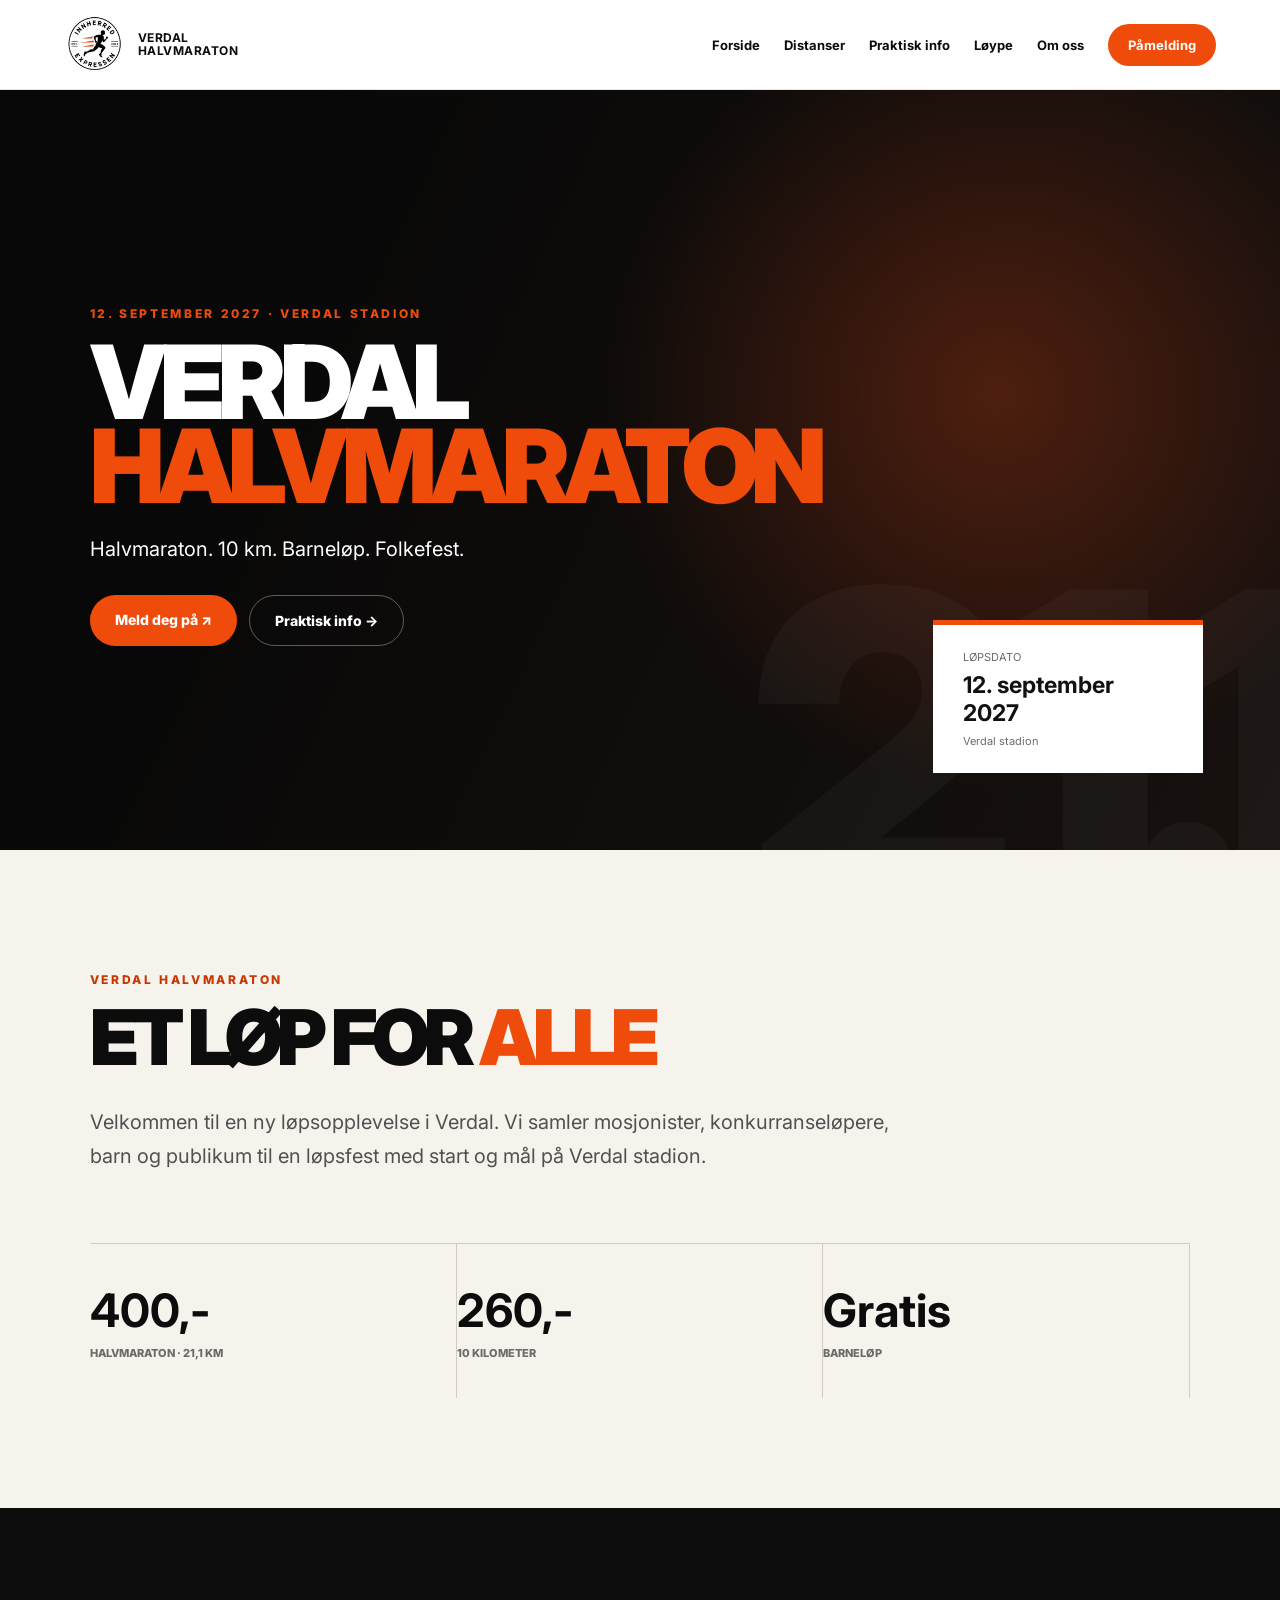
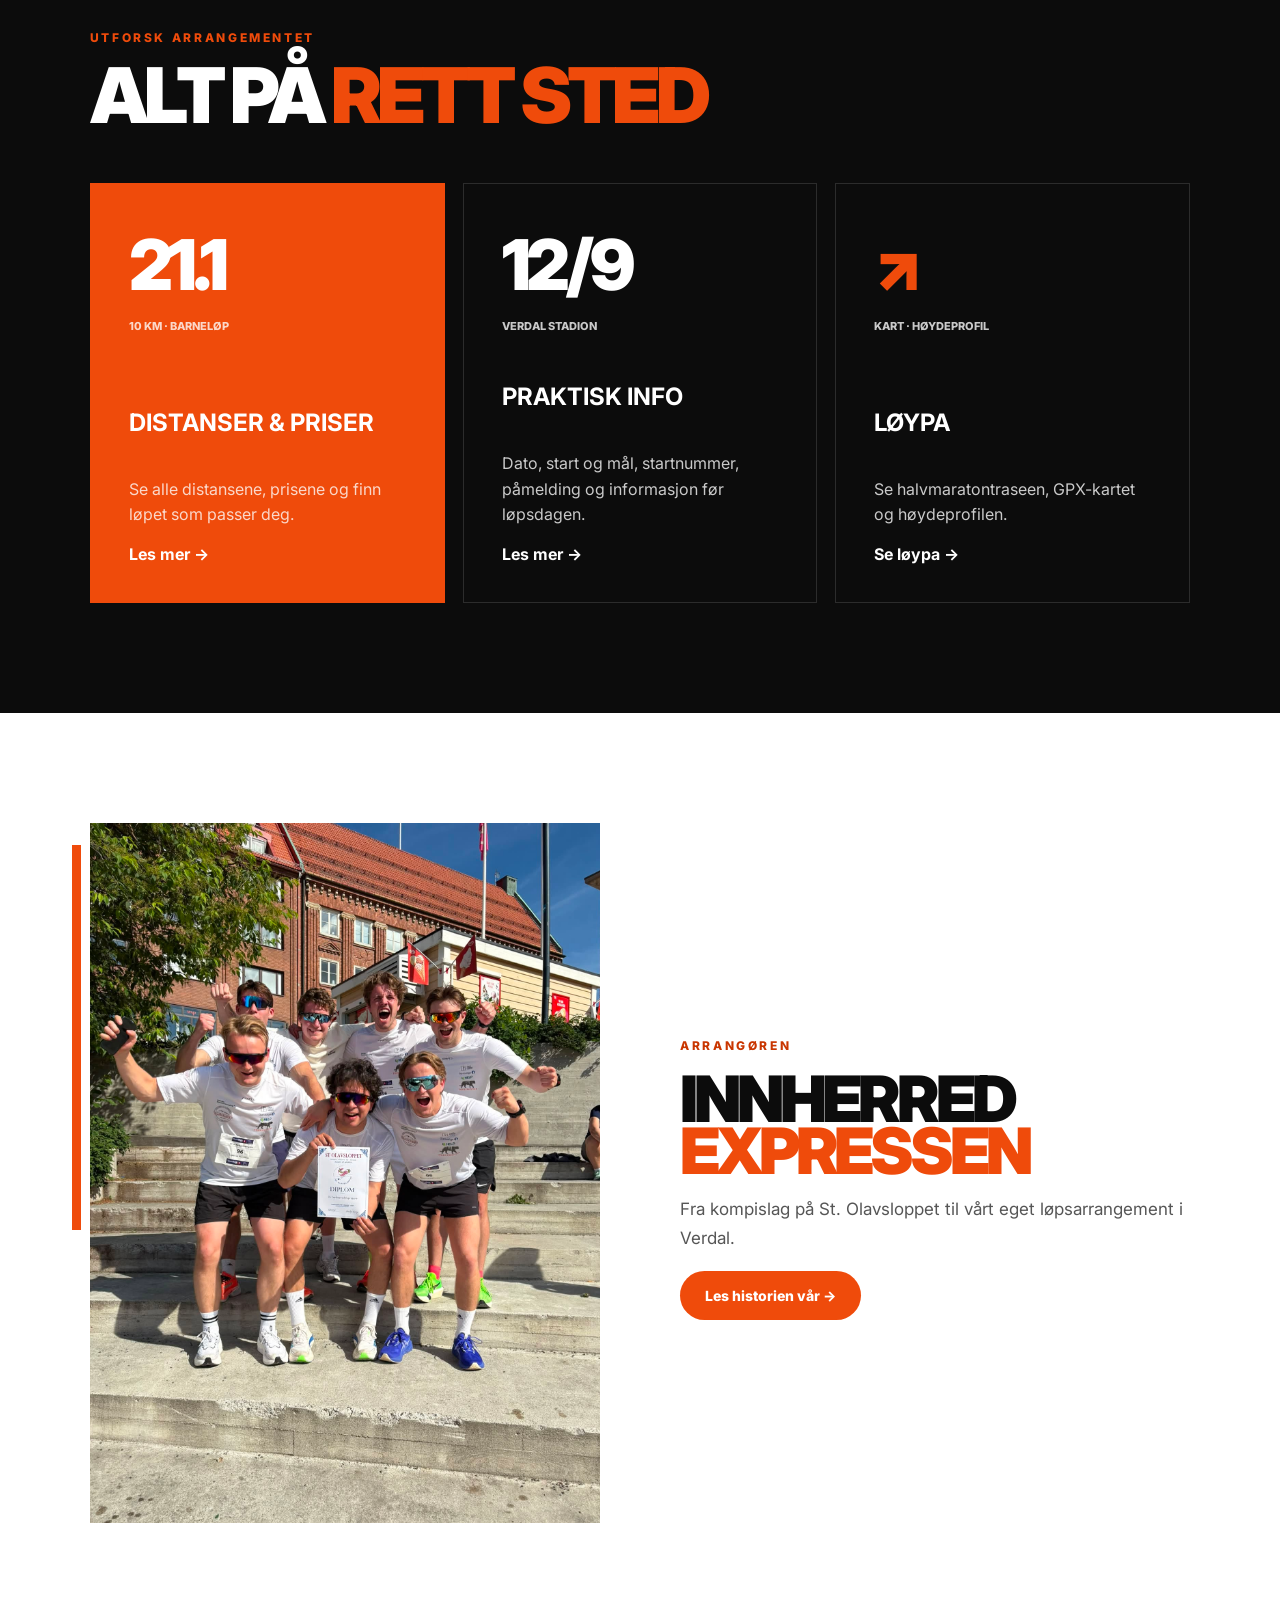
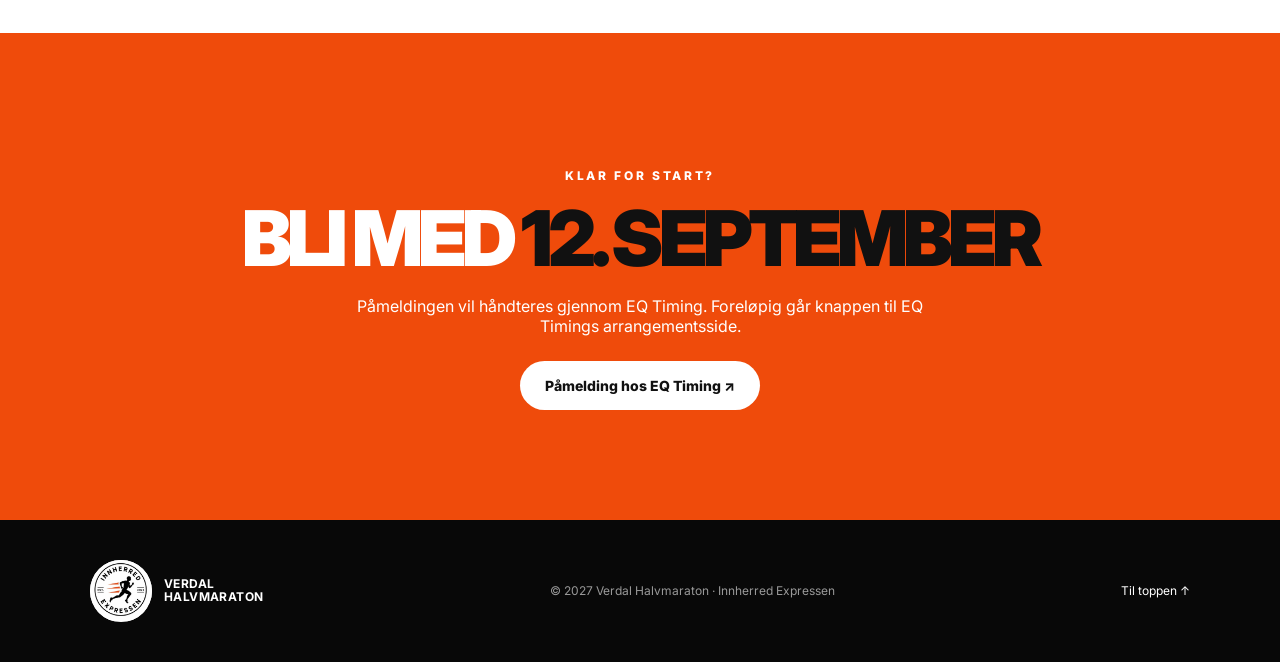
==== commit 326c1634: "Gjør forsiden til inngang til egne infosider" ====
--- a/index.html
+++ b/index.html
@@ -1 +1 @@
-<!doctype html><html lang="no"><head><meta charset="utf-8"><meta name="viewport" content="width=device-width,initial-scale=1"><meta name="description" content="Verdal Halvmaraton – løpsfest i Verdal, arrangert av Innherred Expressen."><title>Verdal Halvmaraton</title><link rel="preconnect" href="https://fonts.googleapis.com"><link rel="preconnect" href="https://fonts.gstatic.com" crossorigin><link href="https://fonts.googleapis.com/css2?family=Inter:wght@400;500;600;700;800;900&display=swap" rel="stylesheet"><link rel="stylesheet" href="styles.css"></head><body><header class="header"><a class="brand" href="#top"><img src="images/innherred-expressen-logo.jpg" alt="Innherred Expressen"><span>VERDAL<br><b>HALVMARATON</b></span></a><button class="menu" aria-label="Åpne meny">☰</button><nav><a href="#lopet">Løpet</a><a href="#distanser">Distanser</a><a href="#praktisk">Praktisk info</a><a href="#loype">Løype</a><a href="#omoss">Om oss</a><a href="#kontakt">Kontakt</a><a class="nav-cta" href="https://events.eqtiming.com/eventlist?fullscreen=true&locale=no&theme=eqtiming" target="_blank" rel="noopener">Påmelding</a></nav></header><main id="top"><section class="hero"><div class="hero-bg"></div><div class="hero-content"><p class="eyebrow">LØPSFEST I VERDAL</p><h1>VERDAL<br><span>HALVMARATON</span></h1><p class="lead">Halvmaraton. 10 km. Barneløp. Folkefest.</p><div class="hero-actions"><a class="btn primary" href="https://events.eqtiming.com/eventlist?fullscreen=true&locale=no&theme=eqtiming" target="_blank" rel="noopener">Meld deg på ↗</a><a class="btn ghost" href="#lopet">Les mer ↓</a></div></div><div class="event-card"><span>FORELØPIG DATO</span><strong>12. september 2027</strong><small>Verdal, Trøndelag</small></div></section><section class="intro section" id="lopet"><p class="eyebrow dark">VERDAL HALVMARATON</p><h2>ET LØP FOR <span>ALLE</span></h2><p class="section-lead">Velkommen til en ny løpsopplevelse i Verdal. Enten du jakter ny personlig rekord, løper ditt første løp eller vil kjenne på løpsgleden sammen med andre, ønsker vi å skape en dag hele Verdal kan samles rundt.</p><div class="stats"><div><strong>21,1</strong><span>KM HALVMARATON</span></div><div><strong>10</strong><span>KM</span></div><div><strong>Barn</strong><span>BARNELØP</span></div></div></section><section class="dark-section section" id="distanser"><p class="eyebrow">FINN DIN DISTANSE</p><h2>VELG DITT <span>LØP</span></h2><div class="cards"><article class="race-card featured"><div class="race-number">21.1</div><p>KM</p><h3>HALVMARATON</h3><p>Hoveddistansen gjennom Verdal. For deg som vil konkurrere, sette pers eller fullføre ditt første halvmaraton.</p><a href="#loype">Se løypa →</a></article><article class="race-card"><div class="race-number">10</div><p>KM</p><h3>10 KILOMETER</h3><p>En rask og tilgjengelig distanse for både konkurranseløpere og mosjonister.</p><a href="#praktisk">Les mer →</a></article><article class="race-card"><div class="race-number child-run">★</div><p>FOR DE YNGSTE</p><h3>BARNELØP</h3><p>En egen løpsopplevelse for barna, med fokus på mestring, løpeglede og en skikkelig målgang.</p><a href="#praktisk">Les mer →</a></article></div></section><section class="section info" id="praktisk"><p class="eyebrow dark">ALT DU TRENGER Å VITE</p><h2>PRAKTISK <span>INFO</span></h2><div class="info-grid"><div><b>01</b><h3>Start og mål</h3><p>Detaljert arena, startområde og målområde publiseres når dette er klart.</p></div><div><b>02</b><h3>Starttider</h3><p>Starttider for de ulike distansene kommer.</p></div><div><b>03</b><h3>Startnummer</h3><p>Informasjon om henting av startnummer og tidtaking publiseres før løpet.</p></div><div><b>04</b><h3>Premiering</h3><p>Premiering og klasseinndeling annonseres senere.</p></div></div></section><section class="route section" id="loype"><div class="route-copy"><p class="eyebrow">HALVMARATONLØYPA</p><h2>LØYPA I <span>VERDAL</span></h2><p>Løypeillustrasjonen og høydeprofilen under er laget direkte fra GPX-filen. GPX-filen måler omtrent 21,4 km, med høyde fra omtrent 1 til 49 moh.</p><a class="btn primary" href="https://www.strava.com/routes/3534234472199984584" target="_blank" rel="noopener">Åpne interaktiv løype i Strava ↗</a></div><div class="gpx-visuals"><img src="images/halvmaraton-loype.svg" alt="Løypekart for Verdal Halvmaraton"><img class="elevation" src="images/halvmaraton-hoydeprofil.svg" alt="Høydeprofil for Verdal Halvmaraton"></div></section><section class="about section" id="omoss"><div class="about-photo"><img src="images/innherred-expressen.jpg" alt="Innherred Expressen på St. Olavsloppet"></div><div class="about-copy"><p class="eyebrow dark">INNHERRED EXPRESSEN</p><h2>FRA KOMPISLAG TIL <span>HALVMARATON</span></h2><p>Innherred Expressen startet med en enkel idé: å samle kompisgjengen og stille lag på St. Olavsloppet. Etter to år sammen på startstreken har løpegleden bare vokst.</p><p>Nå tar vi neste steg. Vi ønsker å skape vårt eget løp – Verdal Halvmaraton. Et arrangement laget av løpere, for løpere, med mål om å samle både mosjonister, konkurranseløpere og publikum til en skikkelig løpsfest i Verdal.</p><div class="about-logo"><img src="images/innherred-expressen-logo.jpg" alt="Innherred Expressen logo"><span>ARRANGØR</span></div></div></section><section class="signup section" id="pamelding"><p class="eyebrow">KLAR FOR START?</p><h2>BLI MED PÅ <span>VERDAL HALVMARATON</span></h2><p>Påmeldingen vil håndteres gjennom EQ Timing. Foreløpig går knappen til EQ Timings arrangementsside, og byttes til direkte påmelding når arrangementet er opprettet.</p><a class="btn light" href="https://events.eqtiming.com/eventlist?fullscreen=true&locale=no&theme=eqtiming" target="_blank" rel="noopener">Gå til EQ Timing ↗</a></section><section class="section contact" id="kontakt"><p class="eyebrow dark">KONTAKT</p><h2>HAR DU <span>SPØRSMÅL?</span></h2><p>Kontaktinformasjon og samarbeidspartnere kommer her.</p></section></main><footer><div class="brand footer-brand"><img src="images/innherred-expressen-logo.jpg" alt="Innherred Expressen"><span>VERDAL<br><b>HALVMARATON</b></span></div><p>© 2027 Verdal Halvmaraton · Innherred Expressen</p><a href="#top">Til toppen ↑</a></footer><script src="script.js"></script></body></html>+<!doctype html><html lang="no"><head><meta charset="utf-8"><meta name="viewport" content="width=device-width,initial-scale=1"><meta name="description" content="Verdal Halvmaraton – løpsfest i Verdal, arrangert av Innherred Expressen."><title>Verdal Halvmaraton</title><link rel="preconnect" href="https://fonts.googleapis.com"><link rel="preconnect" href="https://fonts.gstatic.com" crossorigin><link href="https://fonts.googleapis.com/css2?family=Inter:wght@400;500;600;700;800;900&display=swap" rel="stylesheet"><link rel="stylesheet" href="styles.css"></head><body><header class="header"><a class="brand" href="index.html"><img src="images/innherred-expressen-logo.jpg" alt="Innherred Expressen"><span>VERDAL<br><b>HALVMARATON</b></span></a><button class="menu" aria-label="Åpne meny">☰</button><nav><a href="index.html">Forside</a><a href="distanser.html">Distanser</a><a href="praktisk.html">Praktisk info</a><a href="loype.html">Løype</a><a href="om-oss.html">Om oss</a><a class="nav-cta" href="https://events.eqtiming.com/eventlist?fullscreen=true&locale=no&theme=eqtiming" target="_blank" rel="noopener">Påmelding</a></nav></header><main id="top"><section class="hero"><div class="hero-bg"></div><div class="hero-content"><p class="eyebrow">12. SEPTEMBER 2027 · VERDAL STADION</p><h1>VERDAL<br><span>HALVMARATON</span></h1><p class="lead">Halvmaraton. 10 km. Barneløp. Folkefest.</p><div class="hero-actions"><a class="btn primary" href="https://events.eqtiming.com/eventlist?fullscreen=true&locale=no&theme=eqtiming" target="_blank" rel="noopener">Meld deg på ↗</a><a class="btn ghost" href="praktisk.html">Praktisk info →</a></div></div><div class="event-card"><span>LØPSDATO</span><strong>12. september 2027</strong><small>Verdal stadion</small></div></section><section class="intro section"><p class="eyebrow dark">VERDAL HALVMARATON</p><h2>ET LØP FOR <span>ALLE</span></h2><p class="section-lead">Velkommen til en ny løpsopplevelse i Verdal. Vi samler mosjonister, konkurranseløpere, barn og publikum til en løpsfest med start og mål på Verdal stadion.</p><div class="stats"><div><strong>400,-</strong><span>HALVMARATON · 21,1 KM</span></div><div><strong>260,-</strong><span>10 KILOMETER</span></div><div><strong>Gratis</strong><span>BARNELØP</span></div></div></section><section class="dark-section section"><p class="eyebrow">UTFORSK ARRANGEMENTET</p><h2>ALT PÅ <span>RETT STED</span></h2><div class="cards home-links"><a class="race-card featured" href="distanser.html"><div class="race-number">21.1</div><p>10 KM · BARNELØP</p><h3>DISTANSER & PRISER</h3><p>Se alle distansene, prisene og finn løpet som passer deg.</p><strong>Les mer →</strong></a><a class="race-card" href="praktisk.html"><div class="race-number">12/9</div><p>VERDAL STADION</p><h3>PRAKTISK INFO</h3><p>Dato, start og mål, startnummer, påmelding og informasjon før løpsdagen.</p><strong>Les mer →</strong></a><a class="race-card" href="loype.html"><div class="race-number child-run">↗</div><p>KART · HØYDEPROFIL</p><h3>LØYPA</h3><p>Se halvmaratontraseen, GPX-kartet og høydeprofilen.</p><strong>Se løypa →</strong></a></div></section><section class="about section"><div class="about-photo"><img src="images/innherred-expressen.jpg" alt="Innherred Expressen på St. Olavsloppet"></div><div class="about-copy"><p class="eyebrow dark">ARRANGØREN</p><h2>INNHERRED <span>EXPRESSEN</span></h2><p>Fra kompislag på St. Olavsloppet til vårt eget løpsarrangement i Verdal.</p><a class="btn primary" href="om-oss.html">Les historien vår →</a></div></section><section class="signup section"><p class="eyebrow">KLAR FOR START?</p><h2>BLI MED <span>12. SEPTEMBER</span></h2><p>Påmeldingen vil håndteres gjennom EQ Timing. Foreløpig går knappen til EQ Timings arrangementsside.</p><a class="btn light" href="https://events.eqtiming.com/eventlist?fullscreen=true&locale=no&theme=eqtiming" target="_blank" rel="noopener">Påmelding hos EQ Timing ↗</a></section></main><footer><div class="brand footer-brand"><img src="images/innherred-expressen-logo.jpg" alt="Innherred Expressen"><span>VERDAL<br><b>HALVMARATON</b></span></div><p>© 2027 Verdal Halvmaraton · Innherred Expressen</p><a href="#top">Til toppen ↑</a></footer><script src="script.js"></script></body></html>
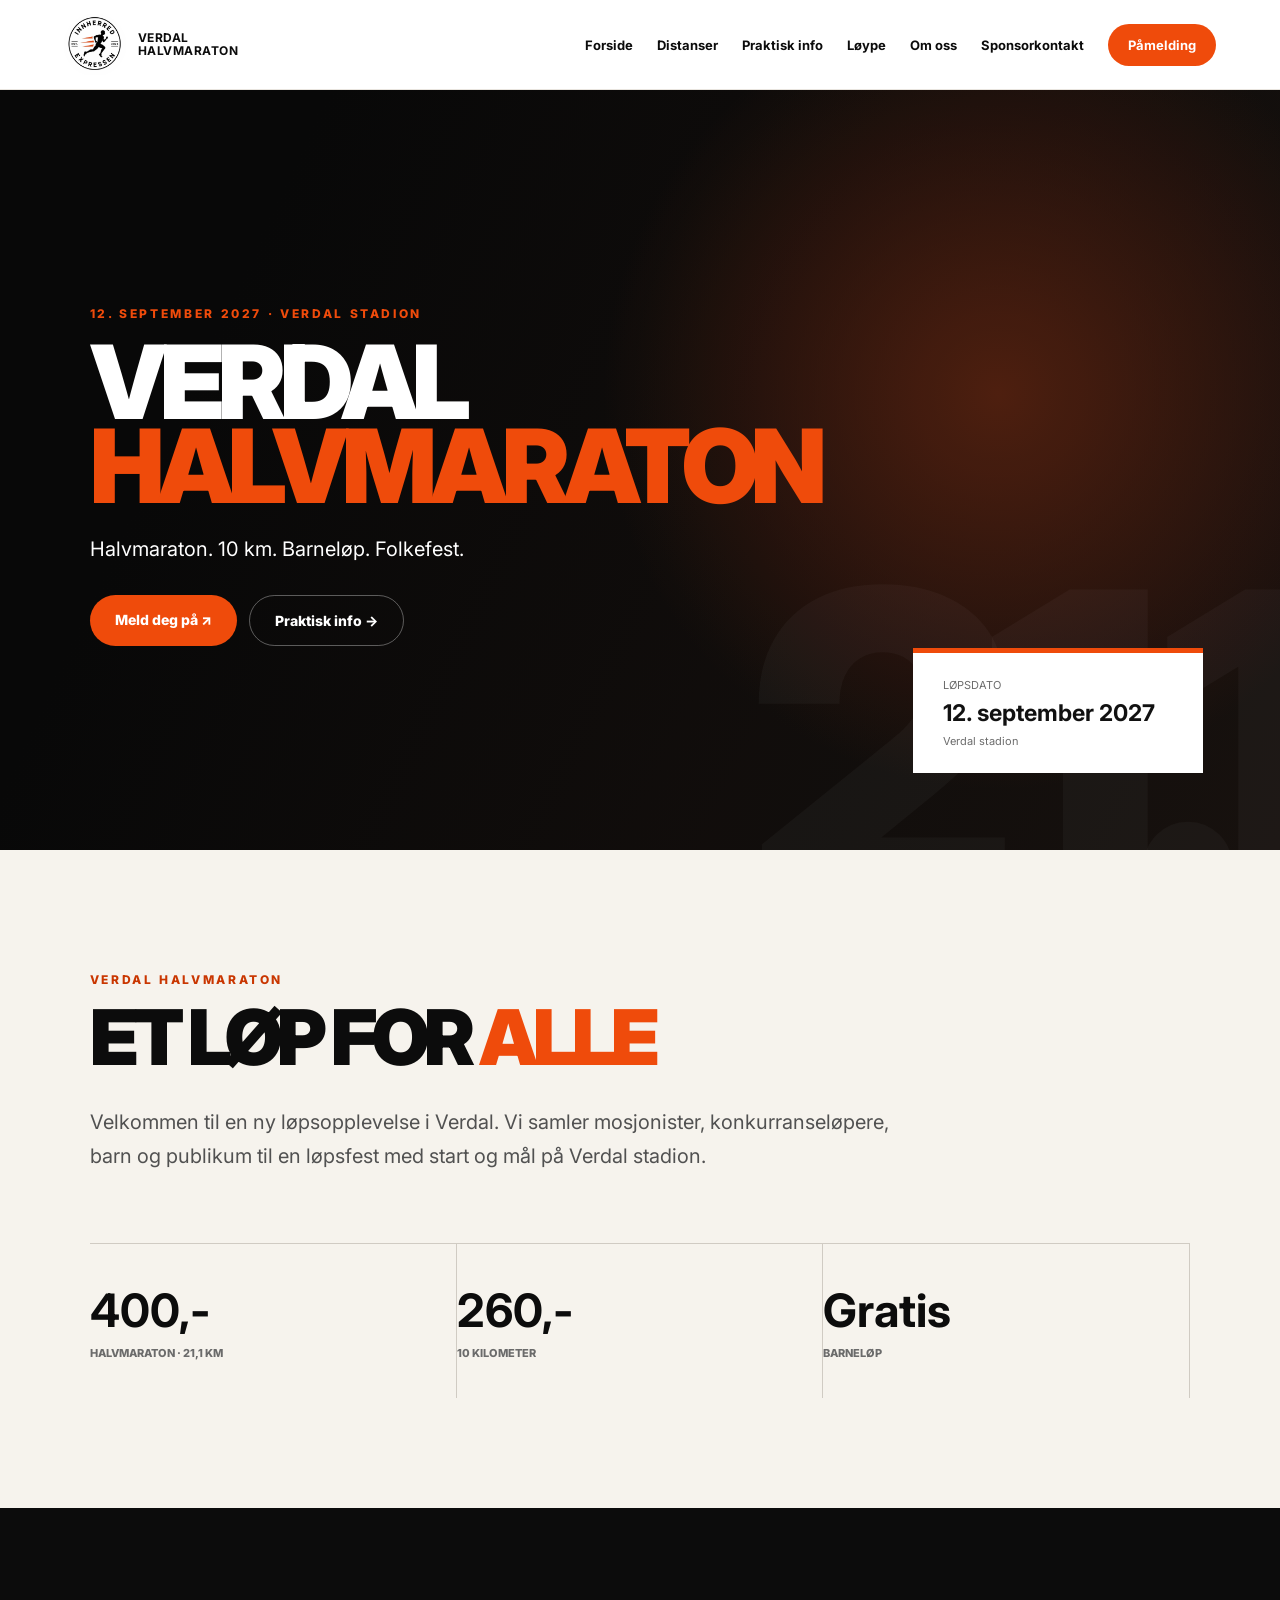
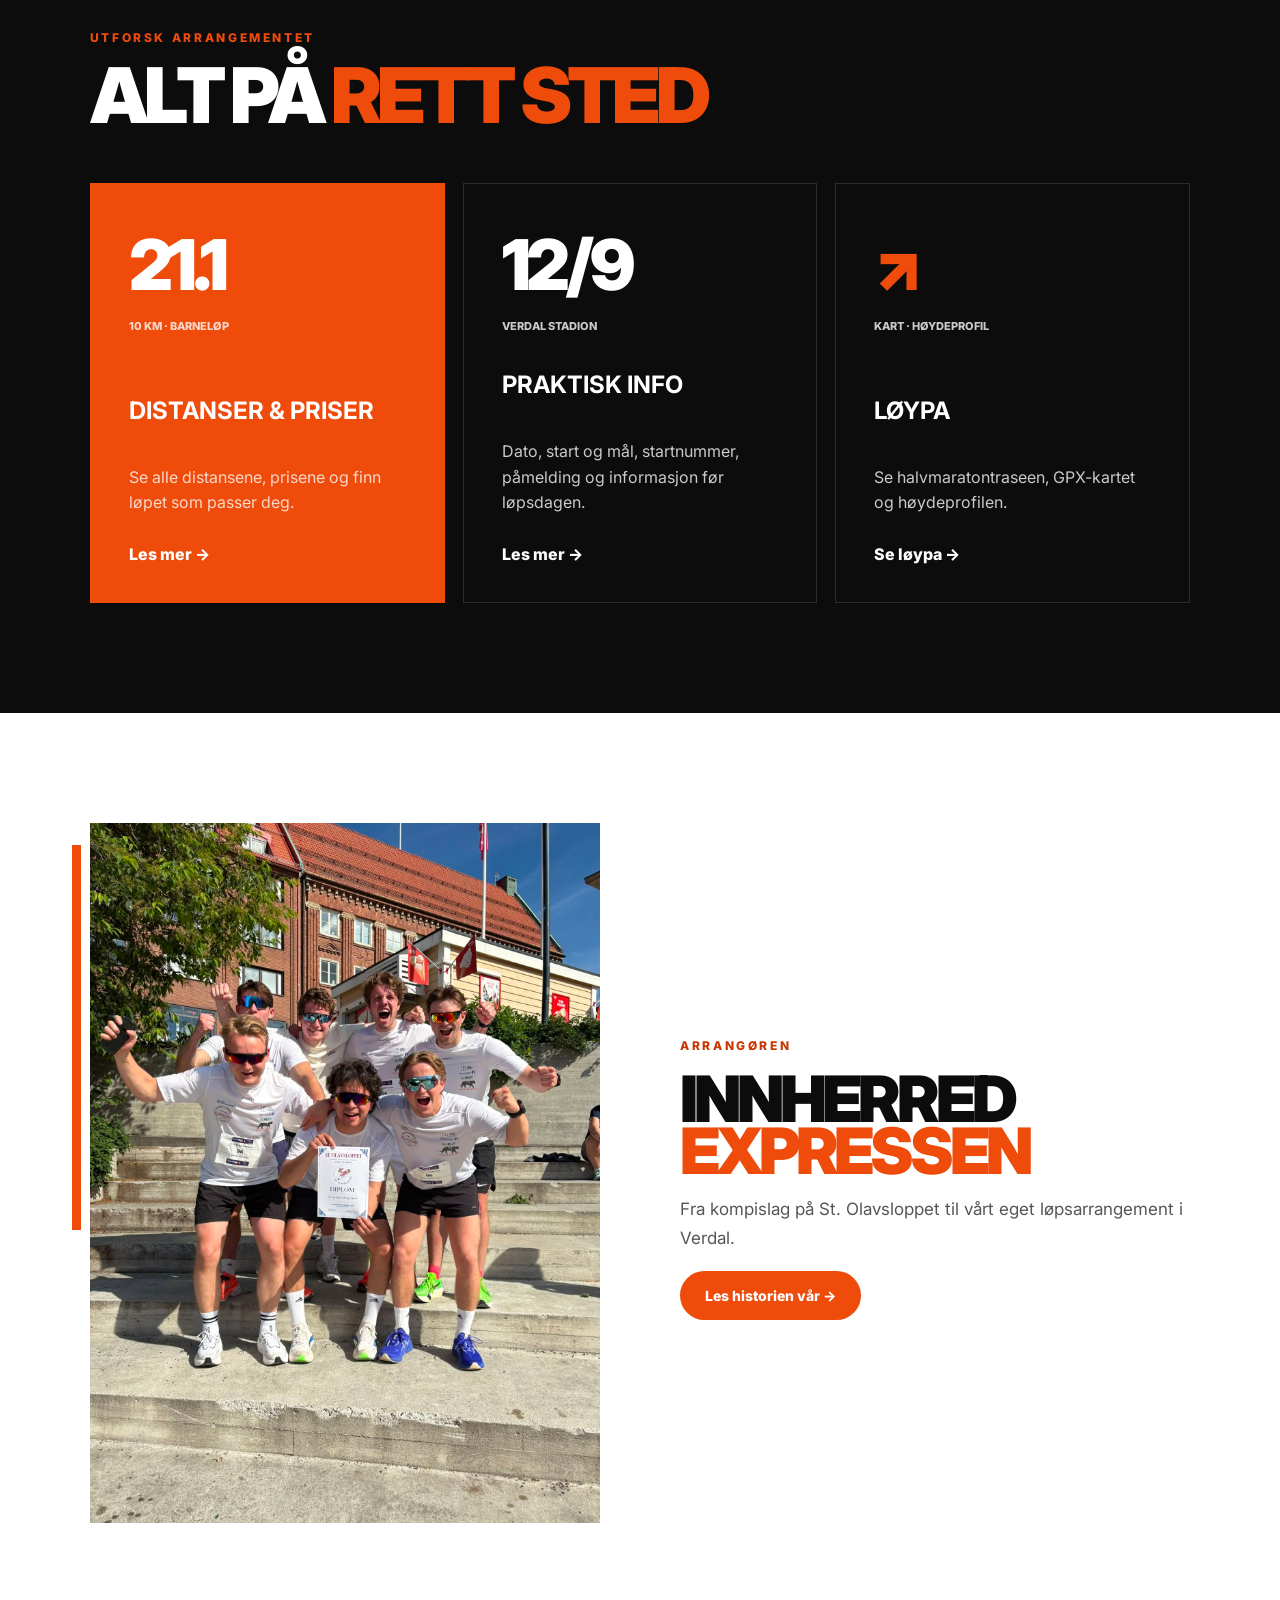
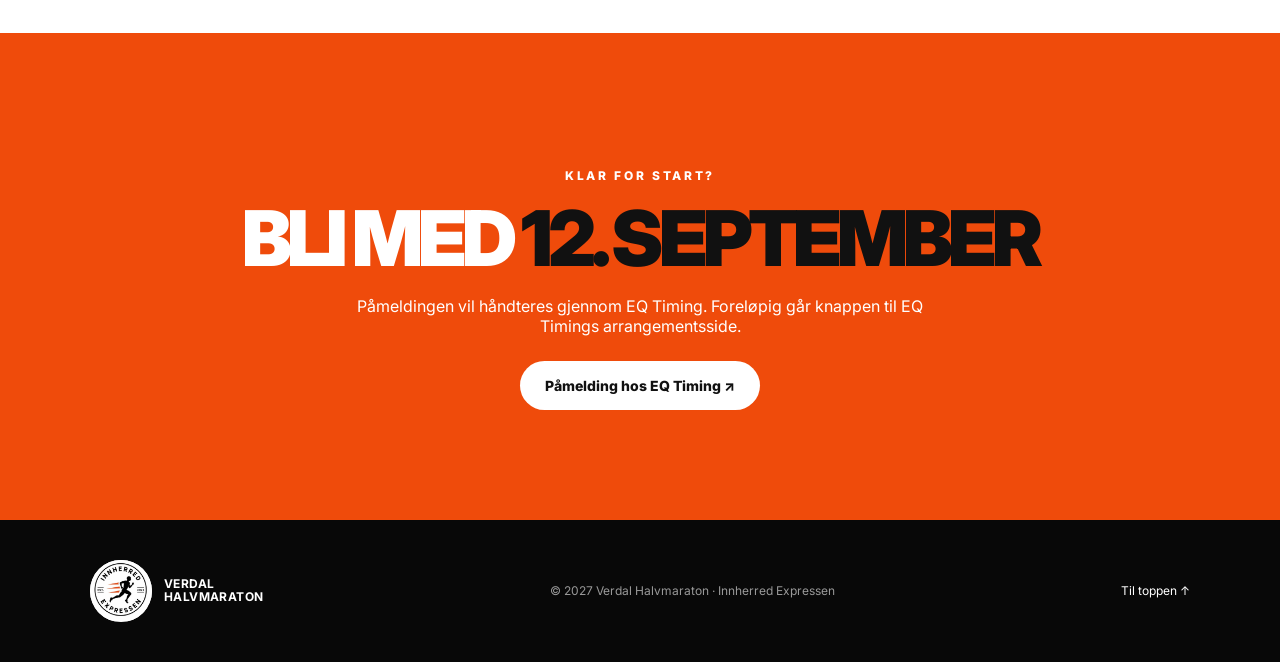
==== commit 2118f970: "Legg sponsorkontakt i hovedmenyen" ====
--- a/index.html
+++ b/index.html
@@ -1 +1 @@
-<!doctype html><html lang="no"><head><meta charset="utf-8"><meta name="viewport" content="width=device-width,initial-scale=1"><meta name="description" content="Verdal Halvmaraton – løpsfest i Verdal, arrangert av Innherred Expressen."><title>Verdal Halvmaraton</title><link rel="preconnect" href="https://fonts.googleapis.com"><link rel="preconnect" href="https://fonts.gstatic.com" crossorigin><link href="https://fonts.googleapis.com/css2?family=Inter:wght@400;500;600;700;800;900&display=swap" rel="stylesheet"><link rel="stylesheet" href="styles.css"></head><body><header class="header"><a class="brand" href="index.html"><img src="images/innherred-expressen-logo.jpg" alt="Innherred Expressen"><span>VERDAL<br><b>HALVMARATON</b></span></a><button class="menu" aria-label="Åpne meny">☰</button><nav><a href="index.html">Forside</a><a href="distanser.html">Distanser</a><a href="praktisk.html">Praktisk info</a><a href="loype.html">Løype</a><a href="om-oss.html">Om oss</a><a class="nav-cta" href="https://events.eqtiming.com/eventlist?fullscreen=true&locale=no&theme=eqtiming" target="_blank" rel="noopener">Påmelding</a></nav></header><main id="top"><section class="hero"><div class="hero-bg"></div><div class="hero-content"><p class="eyebrow">12. SEPTEMBER 2027 · VERDAL STADION</p><h1>VERDAL<br><span>HALVMARATON</span></h1><p class="lead">Halvmaraton. 10 km. Barneløp. Folkefest.</p><div class="hero-actions"><a class="btn primary" href="https://events.eqtiming.com/eventlist?fullscreen=true&locale=no&theme=eqtiming" target="_blank" rel="noopener">Meld deg på ↗</a><a class="btn ghost" href="praktisk.html">Praktisk info →</a></div></div><div class="event-card"><span>LØPSDATO</span><strong>12. september 2027</strong><small>Verdal stadion</small></div></section><section class="intro section"><p class="eyebrow dark">VERDAL HALVMARATON</p><h2>ET LØP FOR <span>ALLE</span></h2><p class="section-lead">Velkommen til en ny løpsopplevelse i Verdal. Vi samler mosjonister, konkurranseløpere, barn og publikum til en løpsfest med start og mål på Verdal stadion.</p><div class="stats"><div><strong>400,-</strong><span>HALVMARATON · 21,1 KM</span></div><div><strong>260,-</strong><span>10 KILOMETER</span></div><div><strong>Gratis</strong><span>BARNELØP</span></div></div></section><section class="dark-section section"><p class="eyebrow">UTFORSK ARRANGEMENTET</p><h2>ALT PÅ <span>RETT STED</span></h2><div class="cards home-links"><a class="race-card featured" href="distanser.html"><div class="race-number">21.1</div><p>10 KM · BARNELØP</p><h3>DISTANSER & PRISER</h3><p>Se alle distansene, prisene og finn løpet som passer deg.</p><strong>Les mer →</strong></a><a class="race-card" href="praktisk.html"><div class="race-number">12/9</div><p>VERDAL STADION</p><h3>PRAKTISK INFO</h3><p>Dato, start og mål, startnummer, påmelding og informasjon før løpsdagen.</p><strong>Les mer →</strong></a><a class="race-card" href="loype.html"><div class="race-number child-run">↗</div><p>KART · HØYDEPROFIL</p><h3>LØYPA</h3><p>Se halvmaratontraseen, GPX-kartet og høydeprofilen.</p><strong>Se løypa →</strong></a></div></section><section class="about section"><div class="about-photo"><img src="images/innherred-expressen.jpg" alt="Innherred Expressen på St. Olavsloppet"></div><div class="about-copy"><p class="eyebrow dark">ARRANGØREN</p><h2>INNHERRED <span>EXPRESSEN</span></h2><p>Fra kompislag på St. Olavsloppet til vårt eget løpsarrangement i Verdal.</p><a class="btn primary" href="om-oss.html">Les historien vår →</a></div></section><section class="signup section"><p class="eyebrow">KLAR FOR START?</p><h2>BLI MED <span>12. SEPTEMBER</span></h2><p>Påmeldingen vil håndteres gjennom EQ Timing. Foreløpig går knappen til EQ Timings arrangementsside.</p><a class="btn light" href="https://events.eqtiming.com/eventlist?fullscreen=true&locale=no&theme=eqtiming" target="_blank" rel="noopener">Påmelding hos EQ Timing ↗</a></section></main><footer><div class="brand footer-brand"><img src="images/innherred-expressen-logo.jpg" alt="Innherred Expressen"><span>VERDAL<br><b>HALVMARATON</b></span></div><p>© 2027 Verdal Halvmaraton · Innherred Expressen</p><a href="#top">Til toppen ↑</a></footer><script src="script.js"></script></body></html>+<!doctype html><html lang="no"><head><meta charset="utf-8"><meta name="viewport" content="width=device-width,initial-scale=1"><meta name="description" content="Verdal Halvmaraton – løpsfest i Verdal, arrangert av Innherred Expressen."><title>Verdal Halvmaraton</title><link rel="preconnect" href="https://fonts.googleapis.com"><link rel="preconnect" href="https://fonts.gstatic.com" crossorigin><link href="https://fonts.googleapis.com/css2?family=Inter:wght@400;500;600;700;800;900&display=swap" rel="stylesheet"><link rel="stylesheet" href="styles.css"></head><body><header class="header"><a class="brand" href="index.html"><img src="images/innherred-expressen-logo.jpg" alt="Innherred Expressen"><span>VERDAL<br><b>HALVMARATON</b></span></a><button class="menu" aria-label="Åpne meny">☰</button><nav><a href="index.html">Forside</a><a href="distanser.html">Distanser</a><a href="praktisk.html">Praktisk info</a><a href="loype.html">Løype</a><a href="om-oss.html">Om oss</a><a href="sponsor.html">Sponsorkontakt</a><a class="nav-cta" href="https://events.eqtiming.com/eventlist?fullscreen=true&locale=no&theme=eqtiming" target="_blank" rel="noopener">Påmelding</a></nav></header><main id="top"><section class="hero"><div class="hero-bg"></div><div class="hero-content"><p class="eyebrow">12. SEPTEMBER 2027 · VERDAL STADION</p><h1>VERDAL<br><span>HALVMARATON</span></h1><p class="lead">Halvmaraton. 10 km. Barneløp. Folkefest.</p><div class="hero-actions"><a class="btn primary" href="https://events.eqtiming.com/eventlist?fullscreen=true&locale=no&theme=eqtiming" target="_blank" rel="noopener">Meld deg på ↗</a><a class="btn ghost" href="praktisk.html">Praktisk info →</a></div></div><div class="event-card"><span>LØPSDATO</span><strong>12. september 2027</strong><small>Verdal stadion</small></div></section><section class="intro section"><p class="eyebrow dark">VERDAL HALVMARATON</p><h2>ET LØP FOR <span>ALLE</span></h2><p class="section-lead">Velkommen til en ny løpsopplevelse i Verdal. Vi samler mosjonister, konkurranseløpere, barn og publikum til en løpsfest med start og mål på Verdal stadion.</p><div class="stats"><div><strong>400,-</strong><span>HALVMARATON · 21,1 KM</span></div><div><strong>260,-</strong><span>10 KILOMETER</span></div><div><strong>Gratis</strong><span>BARNELØP</span></div></div></section><section class="dark-section section"><p class="eyebrow">UTFORSK ARRANGEMENTET</p><h2>ALT PÅ <span>RETT STED</span></h2><div class="cards home-links"><a class="race-card featured" href="distanser.html"><div class="race-number">21.1</div><p>10 KM · BARNELØP</p><h3>DISTANSER & PRISER</h3><p>Se alle distansene, prisene og finn løpet som passer deg.</p><strong>Les mer →</strong></a><a class="race-card" href="praktisk.html"><div class="race-number">12/9</div><p>VERDAL STADION</p><h3>PRAKTISK INFO</h3><p>Dato, start og mål, startnummer, påmelding og informasjon før løpsdagen.</p><strong>Les mer →</strong></a><a class="race-card" href="loype.html"><div class="race-number child-run">↗</div><p>KART · HØYDEPROFIL</p><h3>LØYPA</h3><p>Se halvmaratontraseen, GPX-kartet og høydeprofilen.</p><strong>Se løypa →</strong></a></div></section><section class="about section"><div class="about-photo"><img src="images/innherred-expressen.jpg" alt="Innherred Expressen på St. Olavsloppet"></div><div class="about-copy"><p class="eyebrow dark">ARRANGØREN</p><h2>INNHERRED <span>EXPRESSEN</span></h2><p>Fra kompislag på St. Olavsloppet til vårt eget løpsarrangement i Verdal.</p><a class="btn primary" href="om-oss.html">Les historien vår →</a></div></section><section class="signup section"><p class="eyebrow">KLAR FOR START?</p><h2>BLI MED <span>12. SEPTEMBER</span></h2><p>Påmeldingen vil håndteres gjennom EQ Timing. Foreløpig går knappen til EQ Timings arrangementsside.</p><a class="btn light" href="https://events.eqtiming.com/eventlist?fullscreen=true&locale=no&theme=eqtiming" target="_blank" rel="noopener">Påmelding hos EQ Timing ↗</a></section></main><footer><div class="brand footer-brand"><img src="images/innherred-expressen-logo.jpg" alt="Innherred Expressen"><span>VERDAL<br><b>HALVMARATON</b></span></div><p>© 2027 Verdal Halvmaraton · Innherred Expressen</p><a href="#top">Til toppen ↑</a></footer><script src="script.js"></script></body></html>
--- a/styles.css
+++ b/styles.css
@@ -1 +1 @@
-:root{--orange:#ef4b0b;--orange-dark:#c93600;--ink:#0c0c0c;--muted:#666;--cream:#f6f3ed;--white:#fff}*{box-sizing:border-box}html{scroll-behavior:smooth}body{margin:0;font-family:Inter,Arial,sans-serif;color:var(--ink);background:var(--cream)}a{color:inherit;text-decoration:none}.header{height:90px;padding:0 5vw;display:flex;align-items:center;justify-content:space-between;background:#fff;position:sticky;top:0;z-index:50;border-bottom:1px solid #e8e4de}.brand{display:flex;gap:12px;align-items:center;font-size:12px;line-height:1.05;font-weight:700;letter-spacing:.04em}.brand img{width:62px;height:62px;object-fit:contain;border-radius:50%}.header nav{display:flex;align-items:center;gap:24px;font-size:13px;font-weight:700}.header nav a:hover{color:var(--orange)}.nav-cta{background:var(--orange);color:#fff!important;padding:13px 20px;border-radius:99px}.menu{display:none;border:0;background:none;font-size:24px}.hero{min-height:760px;background:#111;color:white;position:relative;display:flex;align-items:center;padding:7vw;overflow:hidden}.hero-bg{position:absolute;inset:0;background:radial-gradient(circle at 78% 40%,#50200f 0,transparent 36%),linear-gradient(115deg,#080808 20%,#18110e 100%);opacity:.98}.hero:after{content:'21.1';position:absolute;right:-2vw;bottom:-9vw;font-size:34vw;line-height:1;font-weight:900;color:#ffffff08;letter-spacing:-.08em}.hero-content{position:relative;z-index:2}.eyebrow{font-size:12px;font-weight:800;letter-spacing:.22em;color:var(--orange);margin-bottom:20px}.eyebrow.dark{color:var(--orange-dark)}.hero h1,.section h2{font-size:clamp(54px,8vw,118px);line-height:.82;margin:0;letter-spacing:-.065em;font-weight:900}.hero h1 span,.section h2 span{color:var(--orange)}.lead{font-size:20px;margin:28px 0 34px}.hero-actions{display:flex;gap:12px}.btn{display:inline-block;padding:16px 25px;border-radius:99px;font-size:14px;font-weight:800}.primary{background:var(--orange);color:#fff}.ghost{border:1px solid #ffffff55}.event-card{position:absolute;z-index:3;right:6vw;bottom:6vw;background:#fff;color:#111;padding:25px 30px;width:270px;border-top:5px solid var(--orange)}.event-card span,.event-card small{display:block;font-size:11px;color:#6c6c6c}.event-card strong{display:block;font-size:23px;margin:7px 0}.section{padding:110px 7vw}.intro{background:var(--cream)}.section h2{font-size:clamp(45px,6vw,86px);max-width:1000px}.section-lead{font-size:20px;line-height:1.7;max-width:800px;color:#515151;margin:35px 0 70px}.stats{display:grid;grid-template-columns:repeat(3,1fr);border-top:1px solid #d0cbc3}.stats div{padding:38px 0;border-right:1px solid #d0cbc3}.stats strong,.stats span{display:block}.stats strong{font-size:46px}.stats span{font-size:11px;font-weight:800;margin-top:8px;color:#6b6b6b}.dark-section{background:var(--ink);color:#fff}.cards{display:grid;grid-template-columns:repeat(3,1fr);gap:18px;margin-top:55px}.race-card{border:1px solid #ffffff22;padding:38px;min-height:420px;display:flex;flex-direction:column}.race-card.featured{background:var(--orange);color:#fff;border-color:var(--orange)}.race-number{font-size:70px;font-weight:900;letter-spacing:-.06em}.child-run{color:var(--orange)}.race-card>p:first-of-type{font-size:11px;font-weight:800}.race-card h3{margin-top:auto;font-size:24px}.race-card p{line-height:1.6;color:inherit;opacity:.78}.race-card a{font-weight:800;margin-top:12px}.info-grid{display:grid;grid-template-columns:repeat(2,1fr);gap:1px;background:#d0cbc3;margin-top:60px;border:1px solid #d0cbc3}.info-grid>div{background:var(--cream);padding:40px}.info-grid b{color:var(--orange)}.info-grid h3{font-size:24px}.info-grid p{color:var(--muted);line-height:1.6}.route{background:#171311;color:#fff;display:grid;grid-template-columns:minmax(300px,.72fr) minmax(560px,1.28fr);gap:60px;align-items:center}.route h2{font-size:clamp(44px,5vw,75px)}.route p{max-width:560px;line-height:1.7;color:#ccc6c2;margin:28px 0}.gpx-visuals{width:100%;display:flex;flex-direction:column;gap:18px}.gpx-visuals img{display:block;width:100%;height:auto;background:#111;border:1px solid #ffffff18;box-shadow:0 22px 55px #0005}.gpx-visuals .elevation{background:#0c0c0c}.about{display:grid;grid-template-columns:minmax(0,1fr) minmax(0,1fr);gap:80px;align-items:center;background:#fff}.about-photo{position:relative}.about-photo:before{content:'';position:absolute;left:-18px;top:22px;width:9px;height:55%;background:var(--orange)}.about-photo img{display:block;width:100%;height:700px;object-fit:cover;object-position:center}.about-copy h2{font-size:clamp(42px,5vw,76px)}.about-copy>p:not(.eyebrow){font-size:17px;line-height:1.75;color:#565656;max-width:650px}.about-logo{margin-top:38px;display:flex;align-items:center;gap:18px;font-size:11px;font-weight:900;letter-spacing:.18em}.about-logo img{width:100px;height:100px;border-radius:50%;object-fit:contain}.signup{text-align:center;background:var(--orange);color:#fff}.signup .eyebrow{color:#fff}.signup h2{margin:auto;font-size:clamp(42px,6vw,82px)}.signup h2 span{color:#111}.signup p{margin:25px auto;max-width:600px}.light{background:white;color:#111}.contact{text-align:center}.contact h2{margin:auto}.contact p:last-child{color:var(--muted);margin-top:30px}footer{padding:40px 7vw;background:#080808;color:#fff;display:flex;justify-content:space-between;align-items:center;font-size:12px}.footer-brand img{background:#fff}footer p{color:#999}@media(max-width:1000px){.header nav{gap:14px}.about{gap:45px}.about-photo img{height:580px}.route{grid-template-columns:1fr}.gpx-visuals{margin-top:20px}}@media(max-width:850px){.header nav{display:none}.header nav.open{display:flex;position:absolute;top:90px;left:0;right:0;background:white;flex-direction:column;padding:30px}.menu{display:block}.hero{min-height:680px;padding:70px 7vw}.event-card{display:none}.cards,.stats,.route,.about{grid-template-columns:1fr}.info-grid{grid-template-columns:1fr}.stats div{border-right:0;border-bottom:1px solid #d0cbc3}.section{padding:80px 7vw}.about-photo img{height:auto;max-height:650px}.about-copy{order:-1}footer{gap:25px;flex-direction:column;align-items:flex-start}.brand img{width:54px;height:54px}}+:root{--orange:#ef4b0b;--orange-dark:#c93600;--ink:#0c0c0c;--muted:#666;--cream:#f6f3ed;--white:#fff}*{box-sizing:border-box}html{scroll-behavior:smooth}body{margin:0;font-family:Inter,Arial,sans-serif;color:var(--ink);background:var(--cream)}a{color:inherit;text-decoration:none}.header{height:90px;padding:0 5vw;display:flex;align-items:center;justify-content:space-between;background:#fff;position:sticky;top:0;z-index:50;border-bottom:1px solid #e8e4de}.brand{display:flex;gap:12px;align-items:center;font-size:12px;line-height:1.05;font-weight:700;letter-spacing:.04em}.brand img{width:62px;height:62px;object-fit:contain;border-radius:50%}.header nav{display:flex;align-items:center;gap:24px;font-size:13px;font-weight:700}.header nav a:hover{color:var(--orange)}.nav-cta{background:var(--orange);color:#fff!important;padding:13px 20px;border-radius:99px}.menu{display:none;border:0;background:none;font-size:24px}.hero{min-height:760px;background:#111;color:white;position:relative;display:flex;align-items:center;padding:7vw;overflow:hidden}.hero-bg{position:absolute;inset:0;background:radial-gradient(circle at 78% 40%,#50200f 0,transparent 36%),linear-gradient(115deg,#080808 20%,#18110e 100%);opacity:.98}.hero:after{content:'21.1';position:absolute;right:-2vw;bottom:-9vw;font-size:34vw;line-height:1;font-weight:900;color:#ffffff08;letter-spacing:-.08em}.hero-content{position:relative;z-index:2}.eyebrow{font-size:12px;font-weight:800;letter-spacing:.22em;color:var(--orange);margin-bottom:20px}.eyebrow.dark{color:var(--orange-dark)}.hero h1,.section h2,.page-hero h1{font-size:clamp(54px,8vw,118px);line-height:.82;margin:0;letter-spacing:-.065em;font-weight:900}.hero h1 span,.section h2 span,.page-hero h1 span{color:var(--orange)}.lead{font-size:20px;margin:28px 0 34px}.hero-actions{display:flex;gap:12px}.btn{display:inline-block;padding:16px 25px;border-radius:99px;font-size:14px;font-weight:800}.primary{background:var(--orange);color:#fff}.ghost{border:1px solid #ffffff55}.event-card{position:absolute;z-index:3;right:6vw;bottom:6vw;background:#fff;color:#111;padding:25px 30px;width:290px;border-top:5px solid var(--orange)}.event-card span,.event-card small{display:block;font-size:11px;color:#6c6c6c}.event-card strong{display:block;font-size:23px;margin:7px 0}.section{padding:110px 7vw}.intro{background:var(--cream)}.section h2{font-size:clamp(45px,6vw,86px);max-width:1000px}.section-lead{font-size:20px;line-height:1.7;max-width:800px;color:#515151;margin:35px 0 70px}.stats{display:grid;grid-template-columns:repeat(3,1fr);border-top:1px solid #d0cbc3}.stats div{padding:38px 0;border-right:1px solid #d0cbc3}.stats strong,.stats span{display:block}.stats strong{font-size:46px}.stats span{font-size:11px;font-weight:800;margin-top:8px;color:#6b6b6b}.dark-section{background:var(--ink);color:#fff}.cards{display:grid;grid-template-columns:repeat(3,1fr);gap:18px;margin-top:55px}.race-card{border:1px solid #ffffff22;padding:38px;min-height:420px;display:flex;flex-direction:column}.race-card.featured{background:var(--orange);color:#fff;border-color:var(--orange)}.race-number{font-size:70px;font-weight:900;letter-spacing:-.06em}.child-run{color:var(--orange)}.race-card>p:first-of-type{font-size:11px;font-weight:800}.race-card h3{margin-top:auto;font-size:24px}.race-card p{line-height:1.6;color:inherit;opacity:.78}.race-card a,.race-card>strong{font-weight:800;margin-top:12px}.home-links .race-card{transition:transform .2s,border-color .2s}.home-links .race-card:hover{transform:translateY(-6px);border-color:var(--orange)}.price{font-size:30px!important;color:var(--orange);margin-top:18px!important}.featured .price{color:#fff}.center-action{text-align:center;margin-top:45px}.route{background:#171311;color:#fff;display:grid;grid-template-columns:minmax(300px,.72fr) minmax(560px,1.28fr);gap:60px;align-items:center}.gpx-visuals{width:100%;display:flex;flex-direction:column;gap:18px}.gpx-visuals img{display:block;width:100%;height:auto;background:#111;border:1px solid #ffffff18;box-shadow:0 22px 55px #0005}.about{display:grid;grid-template-columns:minmax(0,1fr) minmax(0,1fr);gap:80px;align-items:center;background:#fff}.about-photo{position:relative}.about-photo:before{content:'';position:absolute;left:-18px;top:22px;width:9px;height:55%;background:var(--orange)}.about-photo img{display:block;width:100%;height:700px;object-fit:cover;object-position:center}.about-copy h2{font-size:clamp(42px,5vw,76px)}.about-copy>p:not(.eyebrow){font-size:17px;line-height:1.75;color:#565656;max-width:650px}.about-logo{margin-top:38px;display:flex;align-items:center;gap:18px;font-size:11px;font-weight:900;letter-spacing:.18em}.about-logo img{width:100px;height:100px;border-radius:50%;object-fit:contain}.signup{text-align:center;background:var(--orange);color:#fff}.signup .eyebrow{color:#fff}.signup h2{margin:auto;font-size:clamp(42px,6vw,82px)}.signup h2 span{color:#111}.signup p{margin:25px auto;max-width:600px}.light{background:white;color:#111}.page-hero{background:#111;color:#fff;padding:130px 7vw 100px;min-height:460px;display:flex;flex-direction:column;justify-content:flex-end}.page-hero h1{font-size:clamp(58px,8vw,110px);max-width:1200px}.page-hero>p:last-child{font-size:19px;line-height:1.7;color:#bbb;max-width:720px;margin-top:28px}.detail-grid{display:grid;grid-template-columns:repeat(2,1fr);gap:1px;background:#d0cbc3;border:1px solid #d0cbc3}.detail-grid article{background:var(--cream);padding:50px}.detail-grid article>span{color:var(--orange);font-weight:900}.detail-grid h2{font-size:30px;letter-spacing:-.04em;margin:20px 0}.detail-grid p{line-height:1.75;color:#555}.text-link{display:inline-block;color:var(--orange-dark);font-weight:800;margin-top:10px}.route-page{background:#171311;color:#fff}.route-page .gpx-visuals{max-width:1100px;margin:auto}.route-notes{max-width:1100px;margin:55px auto 0}.route-notes h2{font-size:60px}.route-notes p{color:#bbb;line-height:1.7;max-width:700px;margin-bottom:30px}footer{padding:40px 7vw;background:#080808;color:#fff;display:flex;justify-content:space-between;align-items:center;font-size:12px}.footer-brand img{background:#fff}footer p{color:#999}@media(max-width:1000px){.header nav{gap:14px}.about{gap:45px}.about-photo img{height:580px}.route{grid-template-columns:1fr}}@media(max-width:850px){.header nav{display:none}.header nav.open{display:flex;position:absolute;top:90px;left:0;right:0;background:white;flex-direction:column;padding:30px}.menu{display:block}.hero{min-height:680px;padding:70px 7vw}.event-card{display:none}.cards,.stats,.route,.about,.detail-grid{grid-template-columns:1fr}.stats div{border-right:0;border-bottom:1px solid #d0cbc3}.section{padding:80px 7vw}.page-hero{padding:100px 7vw 70px;min-height:390px}.about-photo img{height:auto;max-height:650px}.about-copy{order:-1}footer{gap:25px;flex-direction:column;align-items:flex-start}.brand img{width:54px;height:54px}}
